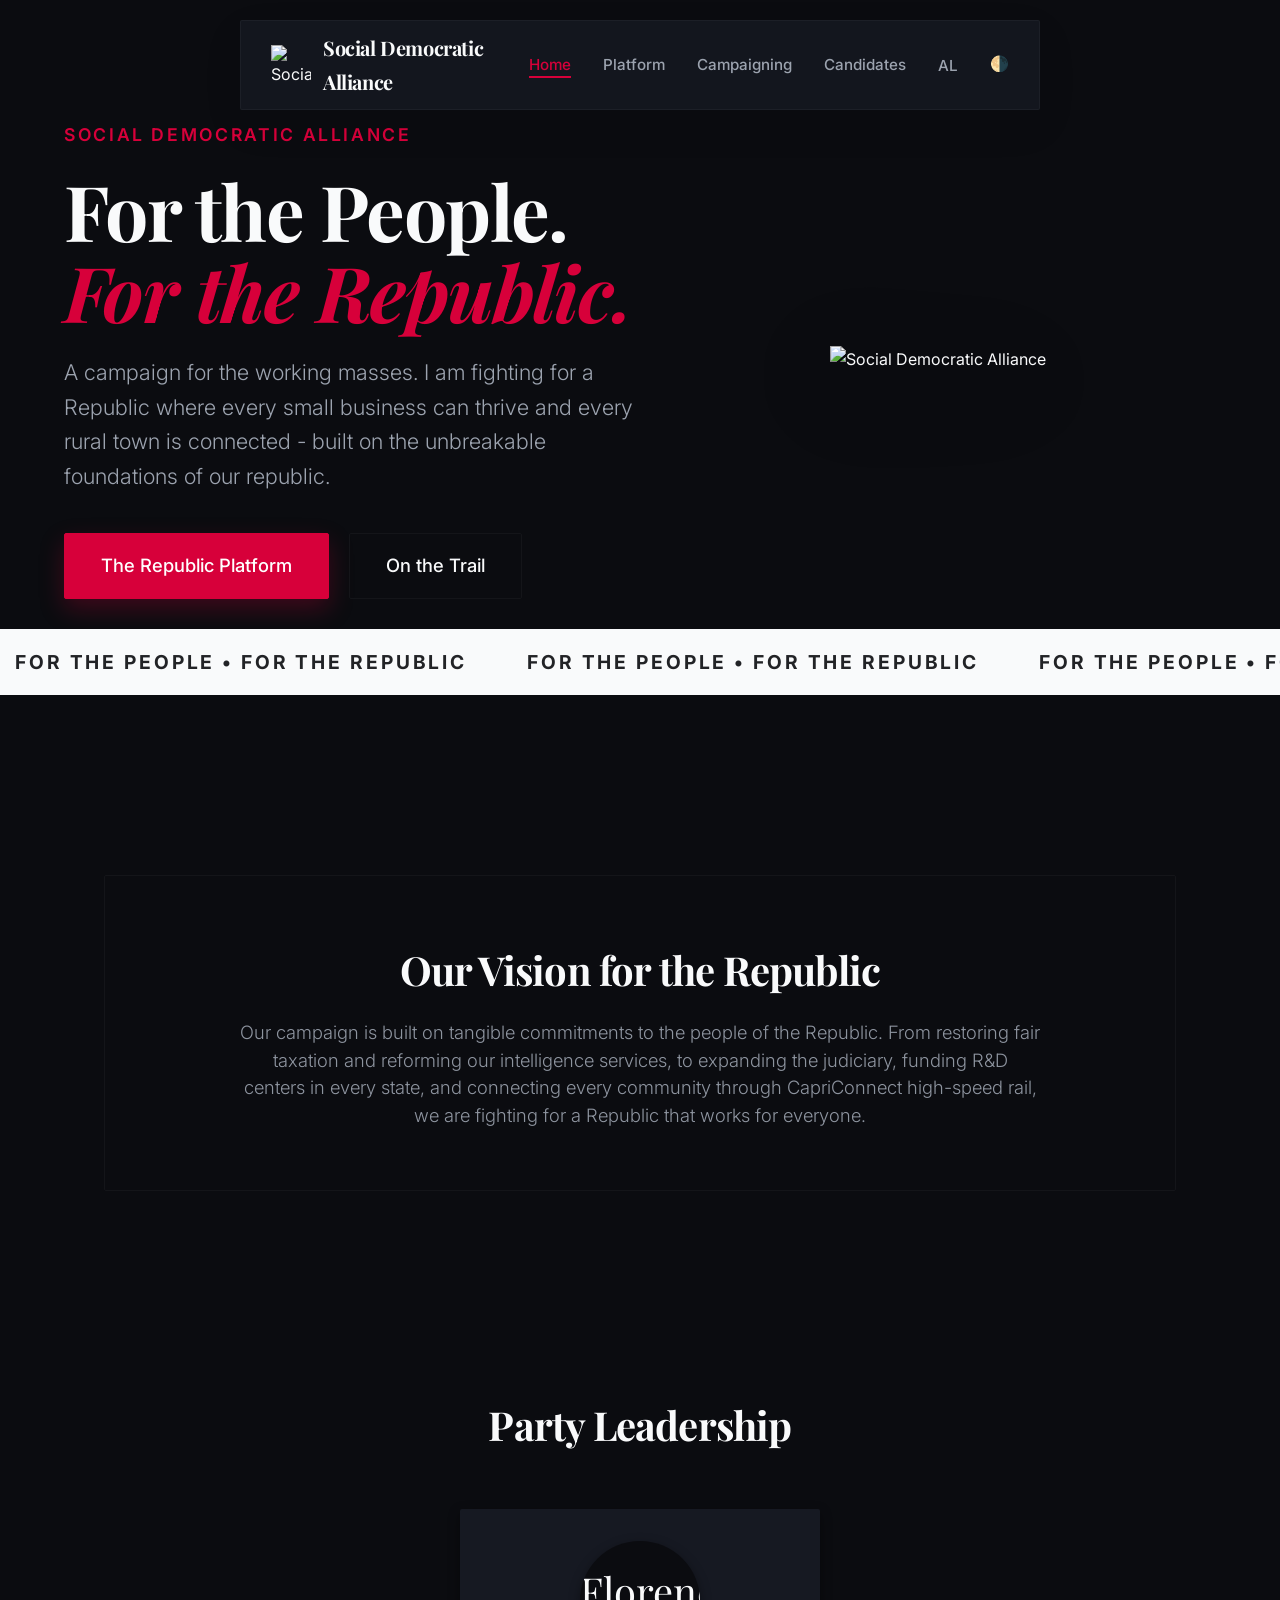
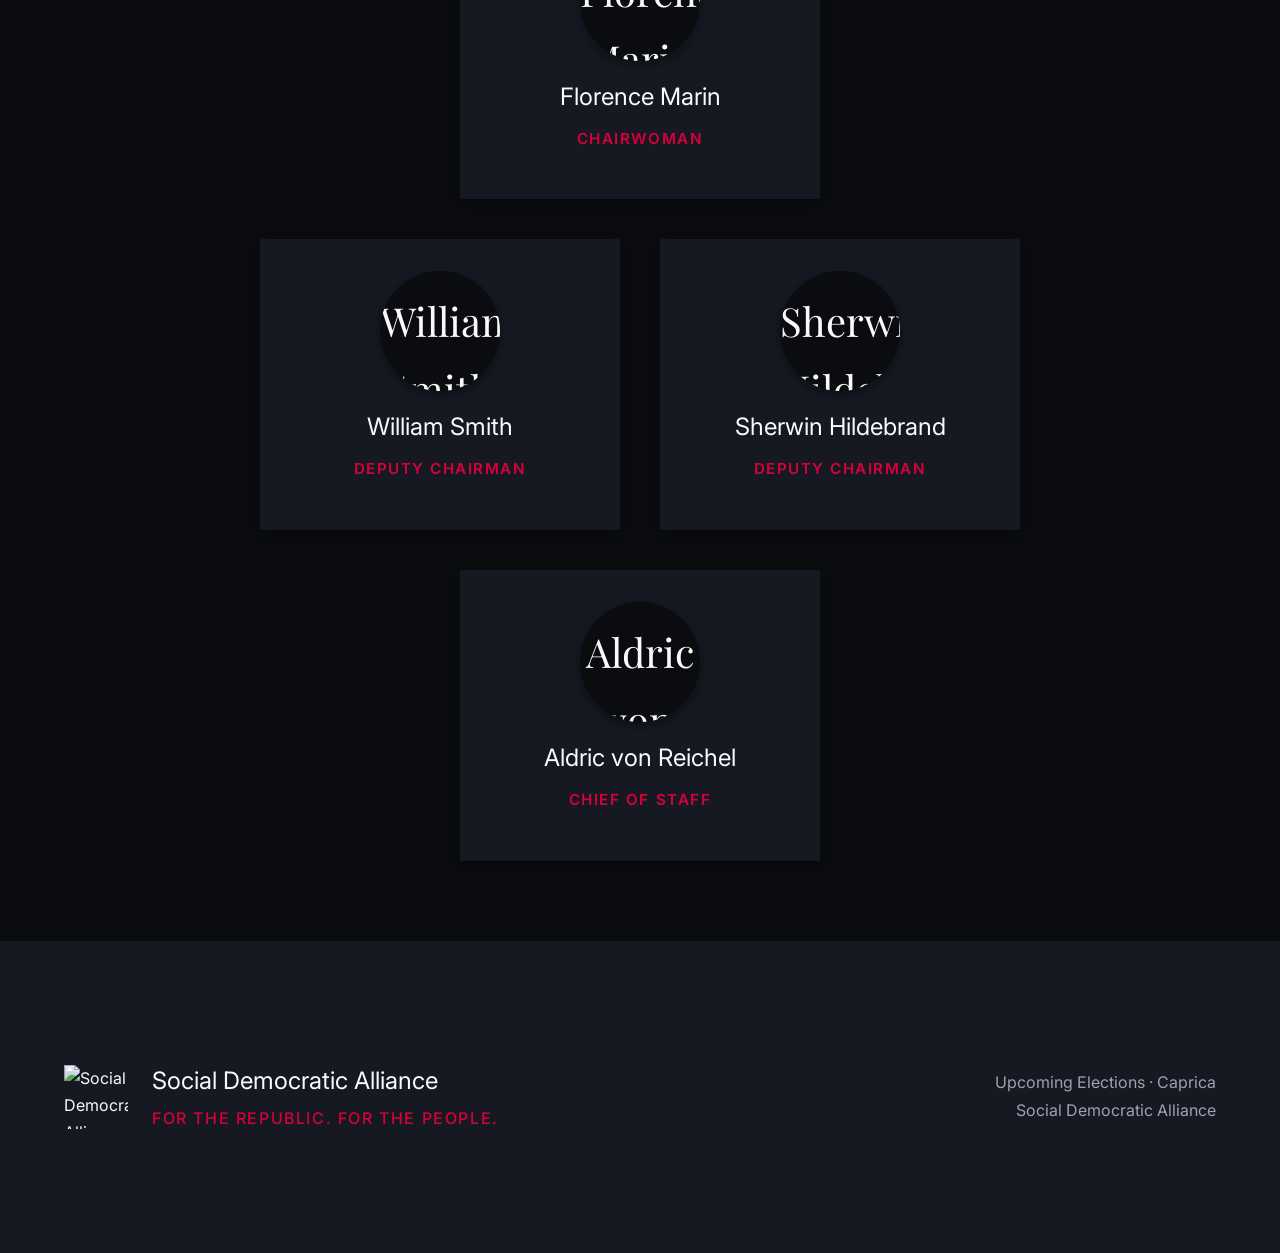
==== index.html @ 54a15a75 "fix: resolve mobile horizontal overflow and centering issues" ====
<!DOCTYPE html>

<html lang="en" translate="no">
<head>
<meta charset="utf-8"/>
<meta name="google" content="notranslate"/>
<meta content="width=device-width, initial-scale=1.0" name="viewport"/>
<title>Social Democratic Alliance - For the Republic</title>
<link href="https://fonts.googleapis.com/css2?family=Playfair+Display:wght@400;600;700;900&amp;family=Inter:wght@300;400;500;600&amp;display=swap" rel="stylesheet"/>
<link href="assets/css/style.css?v=7.1" rel="stylesheet"/>
<script>
    const savedTheme = localStorage.getItem('theme');
    if (savedTheme !== 'light') {
      document.documentElement.classList.add('dark-theme');
    }
  </script>
<script defer="" src="assets/js/translations.js?v=2.2"></script>
<link href="assets/images/favicon.png" rel="icon" type="image/png"/>
<meta content="Social Democratic Alliance" property="og:title"/>
<meta content="For the Republic. For the People." property="og:description"/>
<meta content="https://uumeet-zade.github.io/sdapage/assets/images/link_preview.png" property="og:image"/>
<meta content="website" property="og:type"/>
<meta content="summary_large_image" name="twitter:card"/>
<meta content="Social Democratic Alliance" name="twitter:title"/>
<meta content="For the Republic. For the People." name="twitter:description"/>
<meta content="https://uumeet-zade.github.io/sdapage/assets/images/link_preview.png" name="twitter:image"/>
</head>
<body>
<nav>
<a class="nav-brand" href="index.html" style="text-decoration: none; color: inherit;">
<img alt="Social Democratic Alliance Logo" class="nav-logo logo-light" src="assets/images/SDAlogo.svg"/>
<img alt="Social Democratic Alliance Logo" class="nav-logo logo-dark" src="assets/images/SDAlogo-dark.svg"/>
<span class="nav-name" data-i18n="nav-name">Social Democratic Alliance</span>
</a>
<button aria-label="Toggle Menu" class="mobile-menu-toggle" onclick="toggleMobileMenu()">☰</button>
<ul class="nav-links">
<li><a class="active" data-i18n="nav-home" href="index.html">Home</a></li>
<li><a data-i18n="nav-platform" href="platform.html">Platform</a></li>
<li><a data-i18n="nav-campaigning" href="events.html">Campaigning</a></li>
<li><a data-i18n="nav-candidates" href="candidates.html">Candidates</a></li>
<li class="lang-switcher">
<button aria-label="Change Language" class="lang-toggle">
<span class="lang-current">AL</span>
</button>
<div class="lang-dropdown">
<button class="lang-option active" data-i18n="auto-index-1" data-lang="al">Alanian</button>
<button class="lang-option" data-i18n="auto-index-2" data-lang="ga">Gallic</button>
<button class="lang-option" data-i18n="auto-index-3" data-lang="ac">Alcamerian</button>
<button class="lang-option" data-i18n="auto-index-4" data-lang="ra">Rälandic</button>
<button class="lang-option" data-i18n="auto-index-5" data-lang="my">Myrati</button>
<button class="lang-option" data-i18n="auto-index-6" data-lang="au">Austrumish</button>
<button class="lang-option" data-i18n="auto-index-7" data-lang="le">Leislandic</button>
</div>
</li>
<li><a class="theme-toggle" data-i18n="auto-index-9" href="#" onclick="toggleTheme(event)" title="Toggle Night Mode">🌗</a></li>
</ul>
</nav>
<section id="home" style="padding-top: 120px; padding-bottom: 20px;">
<div class="hero" style="display: flex; align-items: center; gap: 60px; padding: 0 5%; max-width: 1400px; margin: 0 auto; background: transparent; border: none; box-shadow: none; backdrop-filter: none;">
<div class="hero-content fade-up" style="flex: 1.2; z-index: 2;">
<div class="hero-eyebrow" data-i18n="idx-eyebrow" style="font-size: 1.1rem; color: var(--primary); letter-spacing: 0.15em; text-transform: uppercase; margin-bottom: 20px;">
          Social Democratic Alliance</div>
<h1 class="hero-title fade-up delay-1" data-i18n="idx-hero-title" style="font-size: clamp(3.5rem, 6vw, 6rem); line-height: 1.05; margin-bottom: 24px; ">For the
          People.<br/><span style="color: var(--primary);">For the Republic.</span></h1>
<p class="hero-subtitle fade-up delay-2" data-i18n="idx-hero-sub" style="font-size: 1.35rem; line-height: 1.6; color: var(--text-muted); margin-bottom: 40px; max-width: 600px;">
          A campaign for the working masses. I am fighting for a Republic where every small business can thrive and
          every
          rural town is connected - built on the unbreakable foundations of our republic.</p>
<div class="hero-buttons" style="display: flex; gap: 20px; align-items: center;">
<a class="btn-primary" data-i18n="idx-btn-plat" href="platform.html" style="text-decoration: none; padding: 16px 36px; font-size: 1.15rem;">The Republic Platform</a>
<a class="btn-outline" data-i18n="idx-btn-events" href="events.html" style="text-decoration: none; padding: 16px 36px; font-size: 1.15rem;">On the Trail</a>
</div>
</div>
<div class="hero-visual hover-float" style="flex: 0.8; display: flex; justify-content: center; position: relative; z-index: 2;">
<div style="position: relative; width: 100%; max-width: 420px; display: flex; justify-content: center; padding-top: 40px;">
<img alt="Social Democratic Alliance" class="logo-light" src="assets/images/SDAlogo.svg" style="width: 80%; height: auto; position: relative; z-index: 2; display: block; filter: drop-shadow(0 10px 30px rgba(0,0,0,0.1)); margin-bottom: 40px;"/>
<img alt="Social Democratic Alliance" class="logo-dark" src="assets/images/SDAlogo-dark.svg" style="width: 80%; height: auto; position: relative; z-index: 2; display: block; filter: drop-shadow(0 20px 50px rgba(0,0,0,0.4)); margin-bottom: 40px;"/>
</div>
</div>
</div>
<!-- Editorial Marquee -->
<div class="marquee-container" style="margin-top: 30px;">
<div class="marquee-track">
<div class="marquee-content">
<span class="marquee-text" data-i18n="marquee-text">For the People • For the Republic</span>
<span class="marquee-text" data-i18n="marquee-text">For the People • For the Republic</span>
<span class="marquee-text" data-i18n="marquee-text">For the People • For the Republic</span>
<span class="marquee-text" data-i18n="marquee-text">For the People • For the Republic</span>
<span class="marquee-text" data-i18n="marquee-text">For the People • For the Republic</span>
<span class="marquee-text" data-i18n="marquee-text">For the People • For the Republic</span>
<span class="marquee-text" data-i18n="marquee-text">For the People • For the Republic</span>
<span class="marquee-text" data-i18n="marquee-text">For the People • For the Republic</span>
<span class="marquee-text" data-i18n="marquee-text">For the People • For the Republic</span>
<span class="marquee-text" data-i18n="marquee-text">For the People • For the Republic</span>
</div>
<div aria-hidden="true" class="marquee-content">
<span class="marquee-text" data-i18n="marquee-text">For the People • For the Republic</span>
<span class="marquee-text" data-i18n="marquee-text">For the People • For the Republic</span>
<span class="marquee-text" data-i18n="marquee-text">For the People • For the Republic</span>
<span class="marquee-text" data-i18n="marquee-text">For the People • For the Republic</span>
<span class="marquee-text" data-i18n="marquee-text">For the People • For the Republic</span>
<span class="marquee-text" data-i18n="marquee-text">For the People • For the Republic</span>
<span class="marquee-text" data-i18n="marquee-text">For the People • For the Republic</span>
<span class="marquee-text" data-i18n="marquee-text">For the People • For the Republic</span>
<span class="marquee-text" data-i18n="marquee-text">For the People • For the Republic</span>
<span class="marquee-text" data-i18n="marquee-text">For the People • For the Republic</span>
</div>
</div>
</div>
</section>
<section class="bento-grid reveal-on-scroll" style="position: relative; z-index: 5; margin-top: 40px;">
<!-- Main Intro Card -->
<div class="bento-item bento-full" style="background: transparent; border: 1px solid var(--border-color); text-align: center; padding: 60px 20px; border-radius: 2px;">
<h2 data-i18n="idx-vision-title" style="font-size: 2.5rem;  margin-bottom: 15px; ">Our Vision for the Republic
      </h2>
<p data-i18n="idx-vision-desc" style="opacity: 0.9; font-size: 1.15rem; max-width: 800px; margin: 0 auto; line-height: 1.5;">Our campaign is
        built on tangible commitments to the people of the Republic. From restoring fair taxation and reforming our
        intelligence services, to expanding the judiciary, funding R&amp;D centers in every state, and connecting every
        community through CapriConnect high-speed rail, we are fighting for a Republic that works for everyone.</p>
</div>
</section>
<section class="leadership-section reveal-on-scroll" style="margin-top: 80px; text-align: center; padding: 0 5%;">
<h2 data-i18n="idx-leadership-title" style="font-size: 2.5rem; margin-bottom: 50px;">Party Leadership</h2>
<div class="leadership-tier" style="display: flex; justify-content: center; margin-bottom: 40px;">
<div class="featured-candidate-card hover-float" style="width: 100%; max-width: 360px; padding: 32px; flex-direction: column; text-align: center; gap: 16px;">
<img alt="Florence Marin" class="candidate-image" src="assets/images/portraits/FlorenceMarin.png" style="width: 120px; height: 120px; margin: 0 auto;"/>
<div class="candidate-details">
<div class="candidate-name" data-i18n="ld-name-florence" style="font-size: 1.5rem;">Florence Marin</div>
<div class="candidate-role" data-i18n="ld-role-chair">Chairwoman</div>
<div class="hidden-details" style="display: none;">
<p data-i18n="ld-bio-florence" style="margin-top: 15px;">Born on 5 April 2017 in Kazana, Florence Marin is a Former Senator and a prominent member of the well-known "Marin Family". Serving as the Leader of the Social Democratic Alliance since 2053, her strategic vision anchors our movement. She is the leading voice for our Foreign Policy and Economic revitalization, firmly opposing Caprexit, championing comprehensive CU Reform, and advocating for a progressive wealth tax that funds massive tax cuts for scaling small businesses.</p>
</div>
</div>
</div>
</div>
<div class="leadership-tier" style="display: flex; justify-content: center; gap: 40px; margin-bottom: 40px; flex-wrap: wrap;">
<div class="featured-candidate-card hover-float" style="width: 100%; max-width: 360px; padding: 32px; flex-direction: column; text-align: center; gap: 16px;">
<img alt="William Smith" class="candidate-image" src="assets/images/portraits/WillSmith.png" style="width: 120px; height: 120px; margin: 0 auto;"/>
<div class="candidate-details">
<div class="candidate-name" data-i18n="ld-name-william" style="font-size: 1.5rem;">William Smith</div>
<div class="candidate-role" data-i18n="ld-role-deputy">Deputy Chairman</div>
<div class="hidden-details" style="display: none;">
<p data-i18n="ld-bio-william" style="margin-top: 15px;">Born on 15 April 2028 in Cambria, William Smith is a dedicated Member of Parliament. Known for his steadfast advocacy on the national stage, he is the driving force behind our environmental and judicial agendas. He works tirelessly to push for MRP's nomination to the Supreme Court, empower the EPA, and promote regenerative agricultural practices to secure a sustainable future for the Republic.</p>
</div>
</div>
</div>
<div class="featured-candidate-card hover-float" style="width: 100%; max-width: 360px; padding: 32px; flex-direction: column; text-align: center; gap: 16px;">
<img alt="Sherwin Hildebrand" class="candidate-image" src="assets/images/portraits/SherwinHildebrand.png" style="width: 120px; height: 120px; margin: 0 auto;"/>
<div class="candidate-details">
<div class="candidate-name" data-i18n="ld-name-sherwin" style="font-size: 1.5rem;">Sherwin Hildebrand</div>
<div class="candidate-role" data-i18n="ld-role-deputy">Deputy Chairman</div>
<div class="hidden-details" style="display: none;">
<p data-i18n="ld-bio-sherwin" style="margin-top: 15px;">Born on 17 May 2024 in Mezata, Sherwin Hildebrand was elected Governor of Mezata in 2052. He played a crucial role in stabilizing the early phases of the Siege of the ManMan Building by directing local Mezata forces. Drawing from this frontline security experience, he spearheads our National Security agenda, advocating for the repeal of the Nuremberg Act and the strategic merging of domestic security back into COIN.</p>
</div>
</div>
</div>
</div>
<div class="leadership-tier" style="display: flex; justify-content: center; margin-bottom: 80px;">
<div class="featured-candidate-card hover-float" style="width: 100%; max-width: 360px; padding: 32px; flex-direction: column; text-align: center; gap: 16px;">
<img alt="Aldric von Reichel" class="candidate-image" src="assets/images/portraits/AldricvonReichel.png" style="width: 120px; height: 120px; margin: 0 auto;"/>
<div class="candidate-details">
<div class="candidate-name" data-i18n="ld-name-aldric" style="font-size: 1.5rem;">Aldric von Reichel</div>
<div class="candidate-role" data-i18n="ld-role-chief">Chief of Staff</div>
<div class="hidden-details" style="display: none;">
<p data-i18n="ld-bio-aldric" style="margin-top: 15px;">Born on 15 February 2035 in Ventura, Aldric von Reichel is a Member of Parliament and the architect of the Constitutional Review Commission. A former member of Res Publica (now Progressive Caprica), he joined the SDA in 2057. He leads the party's ambitious infrastructure and education agenda, fiercely championing the Caprican Archipelago Plan to expand rural express rail, the CapriConnect network, and the National Network of Regional R&amp;D Centers Act (NRRDA).</p>
</div>
</div>
</div>
</div>
</section>
<!-- Leadership Details Modal -->
<div class="modal-backdrop" id="leadership-modal">
<div class="modal-content" style="max-width: 600px;">
<button aria-label="Close modal" class="modal-close">×</button>
<div class="modal-header" style="margin-bottom: 24px;">
<h3 id="modal-ld-name">Name</h3>
<p class="candidate-role" data-i18n="auto-candidates-81" id="modal-ld-role" style="margin-bottom: 0;">Role</p>
</div>
<div class="modal-body" id="modal-ld-body" style="text-align: left; line-height: 1.6; color: var(--text-muted);">
<!-- Dynamic details go here -->
</div>
</div>
</div>
<footer>
<div class="footer-container">
<div class="footer-brand">
<img alt="Social Democratic Alliance" class="logo-light" src="assets/images/SDAlogo.svg"/>
<img alt="Social Democratic Alliance" class="logo-dark" src="assets/images/SDAlogo-dark.svg"/>
<div class="footer-brand-text">
<div class="footer-name" data-i18n="footer-name">Social Democratic Alliance</div>
<div class="footer-motto" data-i18n="footer-motto">For the Republic. For the People.</div>
</div>
</div>
<div class="footer-copy" data-i18n="footer-copy">
        Upcoming Elections · Caprica<br/>
        Social Democratic Alliance
      </div>
</div>
</footer>
<script>
    function toggleTheme(e) {
      if (e) e.preventDefault();
      const html = document.documentElement;
      if (html.classList.contains('dark-theme')) {
        html.classList.remove('dark-theme');
        localStorage.setItem('theme', 'light');
      } else {
        html.classList.add('dark-theme');
        localStorage.setItem('theme', 'dark');
      }
    }

    function toggleMobileMenu() {
      const navLinks = document.querySelector('.nav-links');
      navLinks.classList.toggle('mobile-active');
      document.body.style.overflow = navLinks.classList.contains('mobile-active') ? 'hidden' : '';
    }

    // Leadership Modal Logic
    const ldModal = document.getElementById('leadership-modal');
    if (ldModal) {
      const ldCloseBtn = ldModal.querySelector('.modal-close');
      const ldNameEl = document.getElementById('modal-ld-name');
      const ldRoleEl = document.getElementById('modal-ld-role');
      const ldBodyEl = document.getElementById('modal-ld-body');
      
      const ldCards = document.querySelectorAll('.leadership-section .featured-candidate-card');
      ldCards.forEach(card => {
        card.addEventListener('click', () => {
          const name = card.querySelector('.candidate-name').innerHTML;
          const role = card.querySelector('.candidate-role').innerHTML;
          const hiddenDetails = card.querySelector('.hidden-details').innerHTML;
          
          ldNameEl.innerHTML = name;
          ldRoleEl.innerHTML = role;
          
          // Re-create the structure beautifully inside the modal
          ldBodyEl.innerHTML = `
            <div style="border-top: 1px solid var(--border-color); padding-top: 24px;">
              ${hiddenDetails}
            </div>
          `;
          
          
          
          ldModal.classList.add('active');
          document.body.style.overflow = 'hidden';
        });
      });
      
      const closeLdModal = () => {
        ldModal.classList.remove('active');
        document.body.style.overflow = '';
      };
      
      ldCloseBtn.addEventListener('click', closeLdModal);
      ldModal.addEventListener('click', (e) => {
        if (e.target === ldModal) closeLdModal();
      });
      document.addEventListener('keydown', (e) => {
        if (e.key === 'Escape' && ldModal.classList.contains('active')) closeLdModal();
      });
    }

    // Scroll-Triggered Reveals
    document.addEventListener("DOMContentLoaded", function () {
      const observerOptions = {
        root: null,
        rootMargin: '0px',
        threshold: 0.15
      };

      const observer = new IntersectionObserver((entries, observer) => {
        entries.forEach(entry => {
          if (entry.isIntersecting) {
            entry.target.classList.add('is-visible');
            observer.unobserve(entry.target);
          }
        });
      }, observerOptions);

      document.querySelectorAll('.reveal-on-scroll').forEach((el) => {
        observer.observe(el);
      });
    });

  </script>
</body>
</html>
---- assets/css/style.css ----
/* SOCIAL DEMOCRATIC ALLIANCE - PREMIUM MINIMALIST DESIGN SYSTEM */

*,
*::before,
*::after {
  box-sizing: border-box;
  margin: 0;
  padding: 0;
}

:root {
  /* Core Palette */
  --primary: #D7003A;
  /* Official Rose Red */
  --primary-hover: #B0002F;
  --primary-glow: rgba(215, 0, 58, 0.15);

  /* Light Theme */
  --bg-body: #FFFFFF;
  --bg-surface: #F9FAFB;
  --text-main: #111827;
  --text-muted: #6B7280;
  --border-color: rgba(0, 0, 0, 0.04);

  /* Shared Elements */
  --radius-sm: 0px;
  --radius-md: 0px;
  --radius-lg: 2px;
  --radius-xl: 2px;
  --shadow-diffuse: 0 4px 12px rgba(0, 0, 0, 0.03);
  --shadow-hover: 0 8px 24px rgba(0, 0, 0, 0.06);
  --transition: all 0.4s cubic-bezier(0.16, 1, 0.3, 1);
}

html.dark-theme {
  --bg-body: #0B0C10;
  --bg-surface: #161922;
  --text-main: #F9FAFB;
  --text-muted: #9CA3AF;
  --border-color: rgba(255, 255, 255, 0.04);
  --shadow-diffuse: 0 4px 12px rgba(0, 0, 0, 0.4);
  --shadow-hover: 0 8px 24px rgba(0, 0, 0, 0.6);
  --primary-glow: rgba(215, 0, 58, 0.25);
}

html {
  scroll-behavior: smooth;
}

body {
  font-family: 'Inter', sans-serif;
  background: var(--bg-body);
  color: var(--text-main);
  min-height: 100vh;
  line-height: 1.7;
  -webkit-font-smoothing: antialiased;
  transition: background 0.4s ease, color 0.4s ease;
}

h1,
h2,
h3,
.nav-name {
  font-family: 'Playfair Display', serif;
  letter-spacing: -0.02em;
  color: var(--text-main);
}

/* ==========================================================================
   NAVIGATION
   ========================================================================== */
/* NAV (Glassmorphism) */
nav {
  position: fixed;
  top: 0;
  left: 0;
  right: 0;
  z-index: 100;
  background: rgba(255, 255, 255, 0.85);
  backdrop-filter: blur(12px);
  -webkit-backdrop-filter: blur(12px);
  border-bottom: 1px solid var(--border-color);
  padding: 16px 5%;
  display: flex;
  justify-content: space-between;
  align-items: center;
  transition: var(--transition);
}

.nav-brand {
  display: flex;
  align-items: center;
  gap: 12px;
  cursor: pointer;
}

.nav-logo {
  width: 40px;
  height: 40px;
  object-fit: contain;
  background-color: transparent;
  padding: 0;
}

.nav-name {
  font-size: 1.25rem;
  font-weight: 700;
  color: var(--text-main);
  letter-spacing: -0.02em;
}

.nav-links {
  display: flex;
  gap: 32px;
  list-style: none;
}

.nav-links a {
  text-decoration: none;
  color: var(--text-muted);
  font-size: 0.95rem;
  font-weight: 500;
  transition: var(--transition);
  position: relative;
}

.nav-links a:hover,
.nav-links a.active {
  color: var(--primary);
}

.nav-links a::after {
  content: '';
  position: absolute;
  left: 0;
  bottom: -4px;
  width: 100%;
  height: 2px;
  background: var(--primary);
  transform: scaleX(0);
  transform-origin: right;
  transition: transform 0.3s ease;
}

.nav-links a:hover::after,
.nav-links a.active::after {
  transform: scaleX(1);
  transform-origin: left;
}

/* LANG SWITCHER */
.lang-switcher {
  position: relative;
  display: flex;
  align-items: center;
  cursor: pointer;
}

.lang-toggle {
  background: none;
  border: none;
  font-size: 0.95rem;
  cursor: pointer;
  color: var(--text-muted);
  display: flex;
  align-items: center;
  gap: 6px;
  padding: 0;
  border-radius: 0;
  transition: var(--transition);
  font-weight: 500;
  font-family: inherit;
  position: relative;
}

.lang-toggle:hover,
.lang-switcher:hover .lang-toggle {
  background: none;
  color: var(--primary);
}

.lang-toggle::after {
  content: '';
  position: absolute;
  left: 0;
  bottom: -4px;
  width: 100%;
  height: 2px;
  background: var(--primary);
  transform: scaleX(0);
  transform-origin: right;
  transition: transform 0.3s ease;
}

.lang-toggle:hover::after,
.lang-switcher:hover .lang-toggle::after {
  transform: scaleX(1);
  transform-origin: left;
}

.lang-dropdown {
  position: absolute;
  top: 150%;
  right: 0;
  background: rgba(255, 255, 255, 0.95);
  backdrop-filter: blur(12px);
  -webkit-backdrop-filter: blur(12px);
  border: 1px solid var(--border-color);
  border-radius: 0;
  box-shadow: var(--shadow-md);
  min-width: 180px;
  opacity: 0;
  visibility: hidden;
  transform: translateY(-10px);
  transition: var(--transition);
  z-index: 200;
  overflow: hidden;
}

.lang-switcher:hover .lang-dropdown,
.lang-switcher:focus-within .lang-dropdown {
  opacity: 1;
  visibility: visible;
  transform: translateY(0);
}

.lang-option {
  display: flex;
  align-items: center;
  gap: 12px;
  padding: 12px 16px;
  width: 100%;
  background: none;
  border: none;
  text-align: left;
  font-size: 0.95rem;
  font-weight: 500;
  color: var(--text-main);
  cursor: pointer;
  transition: var(--transition);
  font-family: inherit;
}

.lang-option:hover {
  background: var(--primary-light);
  color: var(--primary);
}

.lang-option.active {
  color: var(--primary);
  background: rgba(215, 0, 58, 0.05);
  font-weight: 700;
}

/* PAGES */
.page {
  padding-top: 100px;
  /* offset for fixed nav */
}






html.dark-theme nav {
  background: rgba(30, 30, 30, 0.85);
  border-bottom: 1px solid var(--border-color);
}

html.dark-theme .lang-dropdown {
  background: rgba(30, 30, 30, 0.95);
}

html.dark-theme .lang-toggle:hover,
html.dark-theme .lang-option:hover {
  background: rgba(255, 255, 255, 0.1);
}

html.dark-theme .lang-option.active {
  background: rgba(215, 0, 58, 0.15);
}

.theme-toggle {
  font-size: 1.25rem;
  cursor: pointer;
  text-decoration: none;
  display: flex;
  align-items: center;
  justify-content: center;
  transition: transform 0.3s ease;
}

.theme-toggle:hover {
  transform: scale(1.1);
}



/* ==========================================================================
   BUTTONS
   ========================================================================== */
.btn-primary,
.btn-outline {
  padding: 18px 36px;
  font-size: 1.05rem;
  font-weight: 500;
  font-family: 'Inter', sans-serif;
  border-radius: 2px;
  cursor: pointer;
  transition: var(--transition);
  display: inline-flex;
  align-items: center;
  justify-content: center;
  text-decoration: none;
  position: relative;
  overflow: hidden;
  z-index: 1;
  white-space: nowrap;
}

.btn-primary {
  background: var(--primary);
  color: #FFFFFF;
  border: 1px solid var(--primary);
  box-shadow: 0 10px 25px var(--primary-glow);
}

.btn-primary:hover {
  transform: translateY(-4px);
  box-shadow: 0 15px 35px var(--primary-glow);
  background: var(--primary-hover);
}

.btn-outline {
  background: transparent;
  color: var(--text-main);
  border: 1px solid var(--border-color);
}

.btn-outline:hover {
  border-color: var(--primary);
  color: var(--primary);
  transform: translateY(-4px);
}

/* ==========================================================================
   HERO SECTION
   ========================================================================== */
.page-section {
  padding-top: 160px;
}

.hero {
  display: flex;
  align-items: center;
  gap: 80px;
  padding: 0 5%;
  max-width: 1400px;
  margin: 0 auto;
}

.hero-eyebrow {
  font-size: 0.9rem;
  font-weight: 600;
  color: var(--primary);
  text-transform: uppercase;
  letter-spacing: 0.2em;
  margin-bottom: 24px;
}

.hero-title {
  font-size: clamp(4rem, 7vw, 7rem);
  line-height: 1;
  margin-bottom: 32px;
}

.hero-title span {
  color: var(--primary);
  font-style: italic;
}

.hero-subtitle {
  font-size: 1.35rem;
  color: var(--text-muted);
  max-width: 600px;
  margin-bottom: 48px;
  font-weight: 300;
}

.hero-buttons {
  display: flex;
  gap: 24px;
}

.hero-visual img {
  width: 100%;
  max-width: 500px;
  opacity: 0.9;
}

/* Removed opacity reduction to keep logo bright in dark mode */
html.dark-theme .hero-visual img {
  opacity: 1;
}

/* ==========================================================================
   SHARED SECTIONS & BENTO
   ========================================================================== */
.bento-grid {
  padding: 120px 5%;
  max-width: 1200px;
  margin: 0 auto;
}

.bento-item {
  transition: transform 0.4s cubic-bezier(0.16, 1, 0.3, 1), border-color 0.4s cubic-bezier(0.16, 1, 0.3, 1), box-shadow 0.4s cubic-bezier(0.16, 1, 0.3, 1);
}

.bento-item:hover {
  transform: translateY(-4px);
  border-color: var(--primary) !important;
  box-shadow: 0 10px 30px var(--primary-glow) !important;
}

.bento-full {
  text-align: center;
  padding: 80px 20px;
}

.bento-full h2 {
  font-size: 3.5rem;
  margin-bottom: 24px;
}

.bento-full p {
  font-size: 1.25rem;
  max-width: 800px;
  margin: 0 auto;
  color: var(--text-muted);
  font-weight: 300;
}

/* ==========================================================================
   CANDIDATES
   ========================================================================== */
.candidates-section {
  padding: 80px 5% 160px;
  max-width: 1300px;
  margin: 0 auto;
}

.candidates-category {
  margin-bottom: 120px;
}

.category-label {
  font-size: 2rem;
  margin-bottom: 60px;
  color: var(--text-main);
  text-align: center;
}

.candidates-grid,
.masonry-candidates {
  display: grid;
  grid-template-columns: repeat(auto-fit, minmax(280px, 1fr));
  gap: 40px;
}

/* Feature Candidates (Executive) */
.featured-candidates {
  display: flex;
  flex-direction: column;
  gap: 40px;
  margin-bottom: 40px;
}

/* Universal Card Style for Candidates */
.candidate-card,
.featured-candidate-card {
  background: var(--bg-surface);
  border-radius: var(--radius-lg);
  padding: 48px;
  border: none;
  box-shadow: var(--shadow-diffuse);
  transition: var(--transition);
  cursor: pointer;
  text-align: center;
  display: flex;
  flex-direction: column;
  align-items: center;
}

.featured-candidate-card {
  flex-direction: row;
  text-align: left;
  align-items: center;
  gap: 48px;
}

.candidate-card:hover,
.featured-candidate-card:hover {
  transform: translateY(-8px);
  box-shadow: 0 15px 40px var(--primary-glow);
  border-color: var(--primary);
}

.candidate-image,
.candidate-initials {
  width: 120px;
  height: 120px;
  border-radius: 50%;
  object-fit: cover;
  margin-bottom: 32px;
  box-shadow: var(--shadow-diffuse);
  background: var(--bg-body);
  display: flex;
  align-items: center;
  justify-content: center;
  font-size: 2.5rem;
  font-family: 'Playfair Display', serif;
  color: var(--text-main);
}

.featured-candidate-card .candidate-image,
.featured-candidate-card .candidate-initials {
  width: 180px;
  height: 180px;
  margin-bottom: 0;
}

.candidate-name {
  font-size: 2rem;
  margin-bottom: 8px;
}

.candidate-role {
  font-family: 'Inter', sans-serif;
  font-size: 0.95rem;
  font-weight: 600;
  color: var(--primary);
  text-transform: uppercase;
  letter-spacing: 0.1em;
  margin-bottom: 16px;
}

.candidate-constituency {
  font-size: 0.95rem;
  color: var(--text-muted);
  margin-bottom: 24px;
}

.candidate-bio {
  font-size: 1.05rem;
  color: var(--text-muted);
  line-height: 1.7;
}

/* ==========================================================================
   EVENTS
   ========================================================================== */
.events-section {
  padding: 80px 5% 160px;
  max-width: 1100px;
  margin: 0 auto;
}

.event-filters {
  display: flex;
  justify-content: center;
  gap: 16px;
  margin-bottom: 80px;
  flex-wrap: wrap;
}

.filter-btn {
  background: transparent;
  border: none;
  padding: 12px 24px;
  font-size: 1rem;
  font-weight: 500;
  color: var(--text-muted);
  cursor: pointer;
  border-radius: 2px;
  transition: var(--transition);
}

.filter-btn:hover {
  color: var(--text-main);
}

.filter-btn.active {
  background: var(--text-main);
  color: var(--bg-body);
  box-shadow: var(--shadow-diffuse);
}

.events-list {
  display: flex;
  flex-direction: column;
  gap: 40px;
}

.event-card {
  background: var(--bg-surface);
  border-radius: var(--radius-lg);
  border: none;
  box-shadow: var(--shadow-diffuse);
  display: flex;
  transition: var(--transition);
  overflow: hidden;
}

.event-card:hover {
  transform: translateY(-8px);
  box-shadow: var(--shadow-hover);
}

.event-date {
  padding: 48px;
  display: flex;
  flex-direction: column;
  align-items: center;
  justify-content: center;
  background: var(--bg-body);
  min-width: 160px;
}

.event-date-month {
  font-size: 0.9rem;
  font-weight: 600;
  color: var(--primary);
  text-transform: uppercase;
  letter-spacing: 0.2em;
  margin-bottom: 8px;
}

.event-date-day {
  font-size: 4rem;
  font-weight: 300;
  font-family: 'Playfair Display', serif;
  line-height: 1;
}

.event-details {
  padding: 48px;
  flex-grow: 1;
}

.event-title {
  font-size: 2rem;
  margin-bottom: 16px;
}

.event-location,
.event-time {
  font-size: 1rem;
  color: var(--text-muted);
  margin-bottom: 12px;
  font-weight: 300;
}

.event-desc {
  margin-top: 24px;
  font-size: 1.1rem;
  color: var(--text-muted);
}

.event-action {
  padding: 48px;
  display: flex;
  align-items: center;
}

/* ==========================================================================
   PLATFORM ZIGZAG
   ========================================================================== */
.platform-zigzag {
  display: flex;
  flex-direction: column;
  gap: 120px;
  padding: 80px 5% 160px;
  max-width: 1200px;
  margin: 0 auto;
}

.zigzag-row {
  display: flex;
  align-items: center;
  gap: 80px;
}

.zigzag-row:nth-child(even) {
  flex-direction: row-reverse;
}

.zigzag-image-placeholder {
  flex: 0 0 auto;
  width: 100%;
  max-width: 440px;
  aspect-ratio: 4/3;
  background: var(--bg-surface);
  border-radius: var(--radius-lg);
  display: flex;
  align-items: center;
  justify-content: center;
  color: var(--text-muted);
  box-shadow: var(--shadow-diffuse);
}

.zigzag-content {
  flex: 1;
}

.zigzag-title {
  font-size: 2.5rem;
  margin-bottom: 24px;
}

.zigzag-desc {
  font-size: 1.15rem;
  color: var(--text-muted);
  font-weight: 300;
}

/* ==========================================================================
   PAGE HEADERS
   ========================================================================== */
.page-header {
  padding: 160px 5% 80px;
  max-width: 1000px;
  margin: 0 auto;
  text-align: center;
}

.page-header h1 {
  font-size: 4.5rem;
  margin-bottom: 24px;
}

.page-header p {
  font-size: 1.35rem;
  color: var(--text-muted);
  font-weight: 300;
}

/* ==========================================================================
   FOOTER
   ========================================================================== */
footer {
  padding: 120px 5%;
  background: var(--bg-surface);
}

.footer-container {
  max-width: 1400px;
  margin: 0 auto;
  display: flex;
  justify-content: space-between;
  align-items: center;
}

.footer-brand {
  display: flex;
  align-items: center;
  gap: 24px;
}

.footer-brand img {
  width: 64px;
  height: 64px;
}

.footer-name {
  font-size: 1.5rem;
  margin-bottom: 4px;
}

.footer-motto {
  font-size: 1rem;
  color: var(--primary);
  font-weight: 500;
  letter-spacing: 0.1em;
  text-transform: uppercase;
}

.footer-copy {
  text-align: right;
  font-size: 1rem;
  color: var(--text-muted);
}

/* ==========================================================================
   MODALS
   ========================================================================== */
.modal-backdrop {
  position: fixed;
  top: 0;
  left: 0;
  right: 0;
  bottom: 0;
  background: rgba(0, 0, 0, 0.4);
  backdrop-filter: blur(8px);
  -webkit-backdrop-filter: blur(8px);
  z-index: 1000;
  display: flex;
  justify-content: center;
  align-items: center;
  opacity: 0;
  visibility: hidden;
  transition: all 0.4s ease;
}

.modal-backdrop.active {
  opacity: 1;
  visibility: visible;
}

.modal-content {
  background: var(--bg-body);
  padding: 48px;
  border-radius: var(--radius-xl);
  width: 90%;
  max-width: 480px;
  position: relative;
  transform: translateY(40px) scale(0.95);
  opacity: 0;
  transition: all 0.5s cubic-bezier(0.16, 1, 0.3, 1);
  box-shadow: var(--shadow-hover);
}

.modal-backdrop.active .modal-content {
  transform: translateY(0) scale(1);
  opacity: 1;
}

.modal-close {
  position: absolute;
  top: 24px;
  right: 24px;
  background: none;
  border: none;
  font-size: 24px;
  cursor: pointer;
  color: var(--text-muted);
}

.modal-close:hover {
  color: var(--text-main);
}

.modal-header {
  text-align: center;
  margin-bottom: 40px;
}

.modal-header h3 {
  font-size: 2rem;
}

.modal-body {
  display: flex;
  flex-direction: column;
  gap: 20px;
}

.modal-action-btn {
  width: 100%;
  padding: 18px;
  border-radius: 2px;
  font-size: 1.05rem;
  font-weight: 500;
  cursor: pointer;
  border: none;
  font-family: 'Inter', sans-serif;
  transition: var(--transition);
}

.modal-action-btn.btn-primary {
  background: var(--primary);
  color: white;
}

.modal-action-btn.btn-primary:hover {
  background: var(--primary-hover);
  transform: translateY(-2px);
}

.modal-action-btn.btn-secondary {
  background: var(--bg-surface);
  color: var(--text-main);
}

.modal-action-btn.btn-secondary:hover {
  background: var(--bg-body);
  box-shadow: var(--shadow-diffuse);
  transform: translateY(-2px);
}

/* ==========================================================================
   MOBILE RESPONSIVENESS
   ========================================================================== */
@media (max-width: 1024px) {
  .hero {
    flex-direction: column;
    text-align: center;
    padding-top: 40px;
  }

  .hero-buttons {
    justify-content: center;
  }

  .featured-candidate-card {
    flex-direction: column;
    text-align: center;
  }

  .zigzag-row,
  .zigzag-row:nth-child(even) {
    flex-direction: column;
    text-align: center;
  }

  .event-card {
    flex-direction: column;
  }

  .event-date {
    flex-direction: row;
    gap: 16px;
    padding: 24px;
    border-bottom: 1px solid var(--border-color);
  }

  .event-action {
    padding: 24px;
    justify-content: center;
  }

  .footer-container {
    flex-direction: column;
    text-align: center;
    gap: 40px;
  }

  .footer-copy {
    text-align: center;
  }
}

.mobile-menu-toggle {
  display: none;
  background: none;
  border: none;
  font-size: 1.8rem;
  color: var(--text-main);
  cursor: pointer;
  z-index: 2001;
}

@media (max-width: 768px) {
  .mobile-menu-toggle {
    display: block;
  }

  .nav-links {
    position: fixed;
    top: 0;
    left: 0;
    right: 0;
    height: 100vh;
    background: var(--bg-surface);
    flex-direction: column;
    justify-content: center;
    align-items: center;
    gap: 32px;
    z-index: 1500;
    opacity: 0;
    visibility: hidden;
    transform: translateY(-20px);
    transition: var(--transition);
    margin: 0;
  }

  .nav-links.mobile-active {
    opacity: 1;
    visibility: visible;
    transform: translateY(0);
  }

  html.dark-theme .nav-links {
    background: #161922;
  }
  
  html, body {
    overflow-x: hidden;
    width: 100%;
  }

  .hero-buttons {
    flex-direction: column !important;
    width: 100%;
    gap: 16px !important;
  }

  .hero-buttons .btn-primary, 
  .hero-buttons .btn-outline {
    width: 100%;
    white-space: normal;
  }

  .hero-title {
    font-size: 2.8rem;
  }

  .bento-full h2 {
    font-size: 2.2rem;
  }

  .page-header h1 {
    font-size: 2.8rem;
  }
  
  .page-header {
    padding: 100px 5% 60px;
  }
  
  .platform-zigzag,
  .candidates-section,
  .events-section {
    padding: 60px 5% 80px;
  }
}


/* FLOATING HOVER NAV OVERRIDE */
nav {
  position: fixed !important;
  top: 20px !important;
  left: 50% !important;
  transform: translateX(-50%) !important;
  width: 90% !important;
  max-width: 800px !important;
  background: var(--bg-surface) !important;
  backdrop-filter: blur(20px) !important;
  -webkit-backdrop-filter: blur(20px) !important;
  border: 1px solid var(--border-color) !important;
  border-radius: 2px !important;
  padding: 10px 30px !important;
  z-index: 2000 !important;
  box-shadow: 0 15px 40px rgba(0, 0, 0, 0.08) !important;
  display: flex !important;
  justify-content: space-between !important;
  align-items: center !important;
  transition: all 0.3s ease !important;
}

html.dark-theme nav {
  background: rgba(22, 25, 34, 0.85) !important;
}

@media (max-width: 600px) {
  nav {
    padding: 10px 15px !important;
    width: 95% !important;
  }

  nav .nav-name {
    display: none !important;
  }
}

/* LOGO TOGGLING */
.logo-dark {
  display: none !important;
}

html.dark-theme .logo-light {
  display: none !important;
}

html.dark-theme .logo-dark {
  display: inline-block !important;
}

/* 2. Marquee Ticker */
.marquee-container {
  width: 100%;
  background: var(--text-main);
  color: var(--bg-body);
  padding: 16px 0;
  overflow: hidden;
  position: relative;
  z-index: 10;
  border-top: 1px solid var(--border-color);
  border-bottom: 1px solid var(--border-color);
  display: block;
}

.marquee-track {
  display: flex;
  width: max-content;
  animation: marquee-scroll 100s linear infinite;
}

.marquee-content {
  display: flex;
  flex-shrink: 0;
  white-space: nowrap;
  gap: 30px;
  padding-right: 30px;
}

.marquee-text {
  font-family: var(--font-heading);
  font-size: 1.2rem;
  letter-spacing: 0.15em;
  text-transform: uppercase;
  padding: 0 15px;
  opacity: 0.9;
  font-weight: 700;
}

@keyframes marquee-scroll {
  0% {
    transform: translate3d(0, 0, 0);
  }

  100% {
    transform: translate3d(-100%, 0, 0);
  }
}

/* 3. Entrance & Float Animations */
.fade-up {
  opacity: 0;
  transform: translateY(30px);
  animation: fadeUpAnim 1.2s forwards cubic-bezier(0.16, 1, 0.3, 1);
}

.delay-1 {
  animation-delay: 0.1s;
}

.delay-2 {
  animation-delay: 0.3s;
}

.delay-3 {
  animation-delay: 0.5s;
}

@keyframes fadeUpAnim {
  to {
    opacity: 1;
    transform: translateY(0);
  }
}

.reveal-on-scroll {
  opacity: 0;
  transform: translateY(30px);
  transition: opacity 1.2s cubic-bezier(0.16, 1, 0.3, 1), transform 1.2s cubic-bezier(0.16, 1, 0.3, 1);
}

.reveal-on-scroll.is-visible {
  opacity: 1;
  transform: translateY(0);
}

.hover-float {
  animation: gentle-float 6s ease-in-out infinite alternate;
}

@keyframes gentle-float {
  0% {
    transform: translateY(0);
  }

  100% {
    transform: translateY(-20px);
  }
}
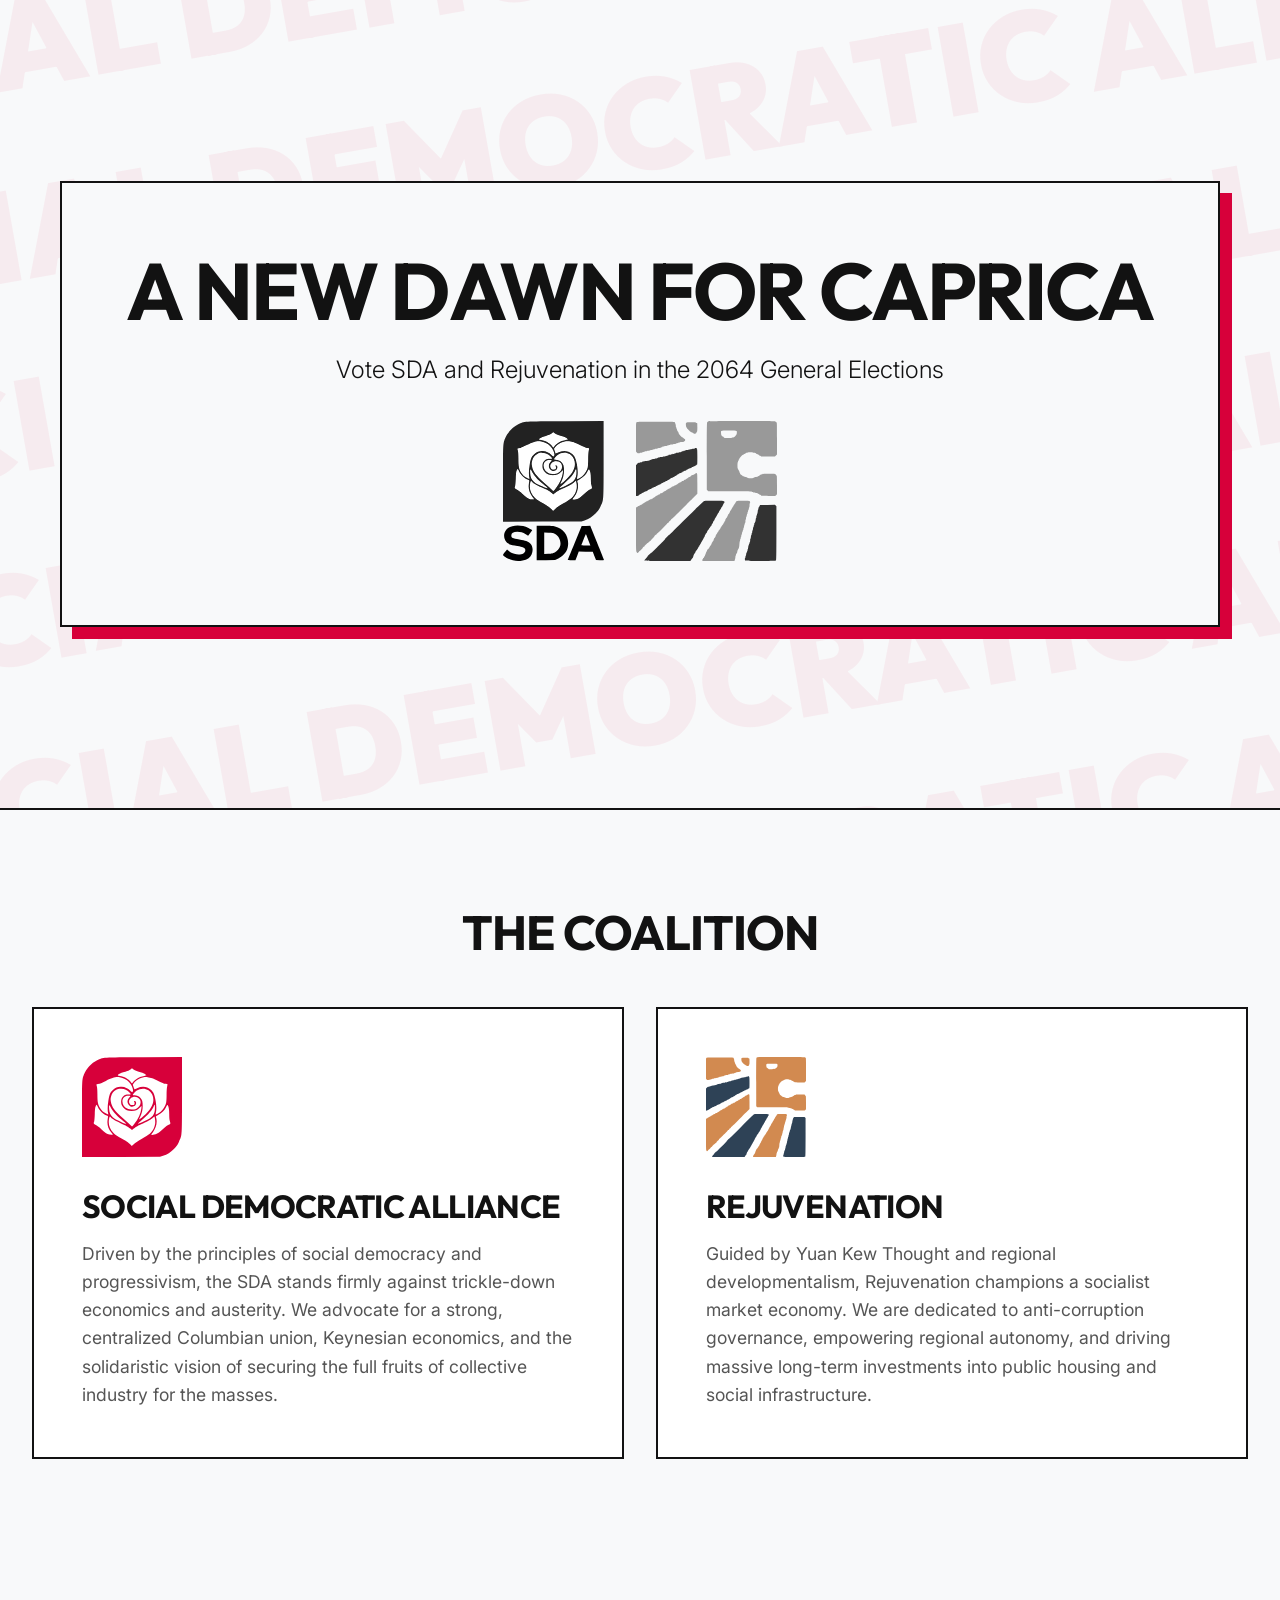
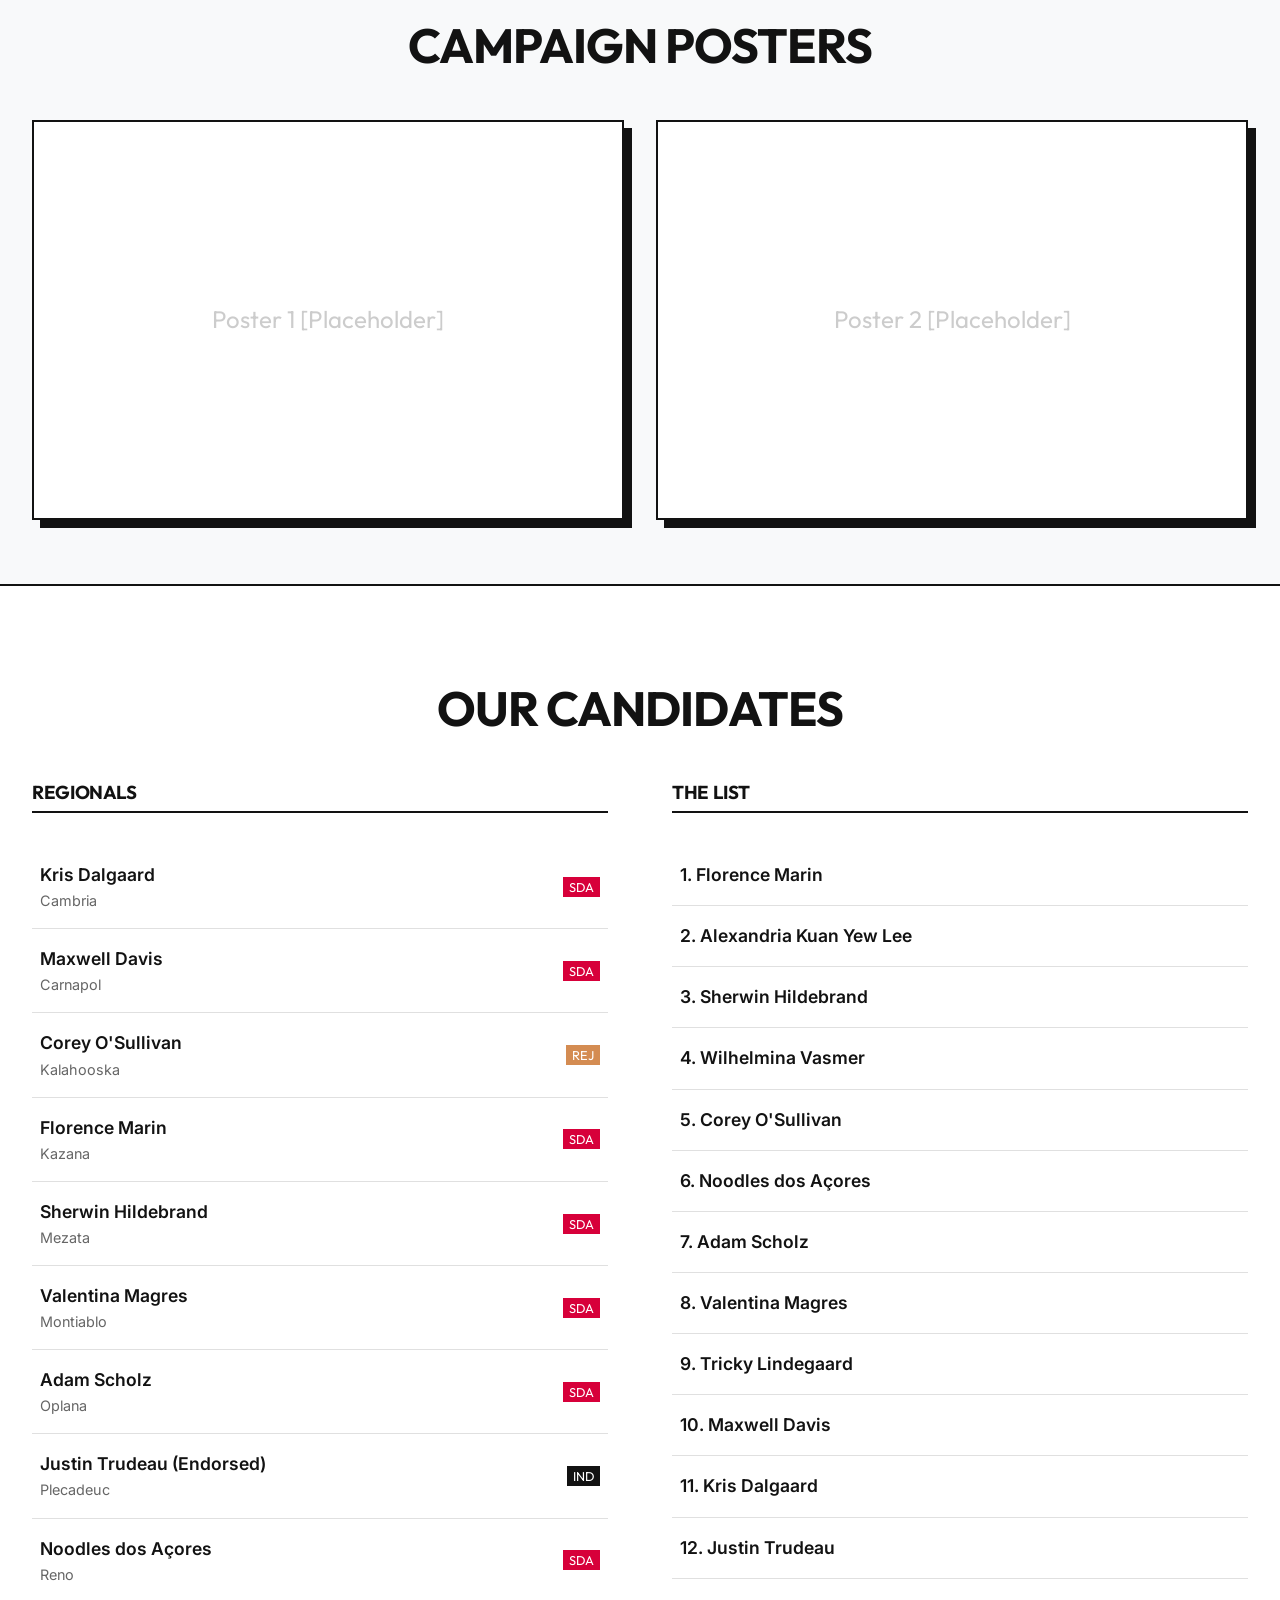
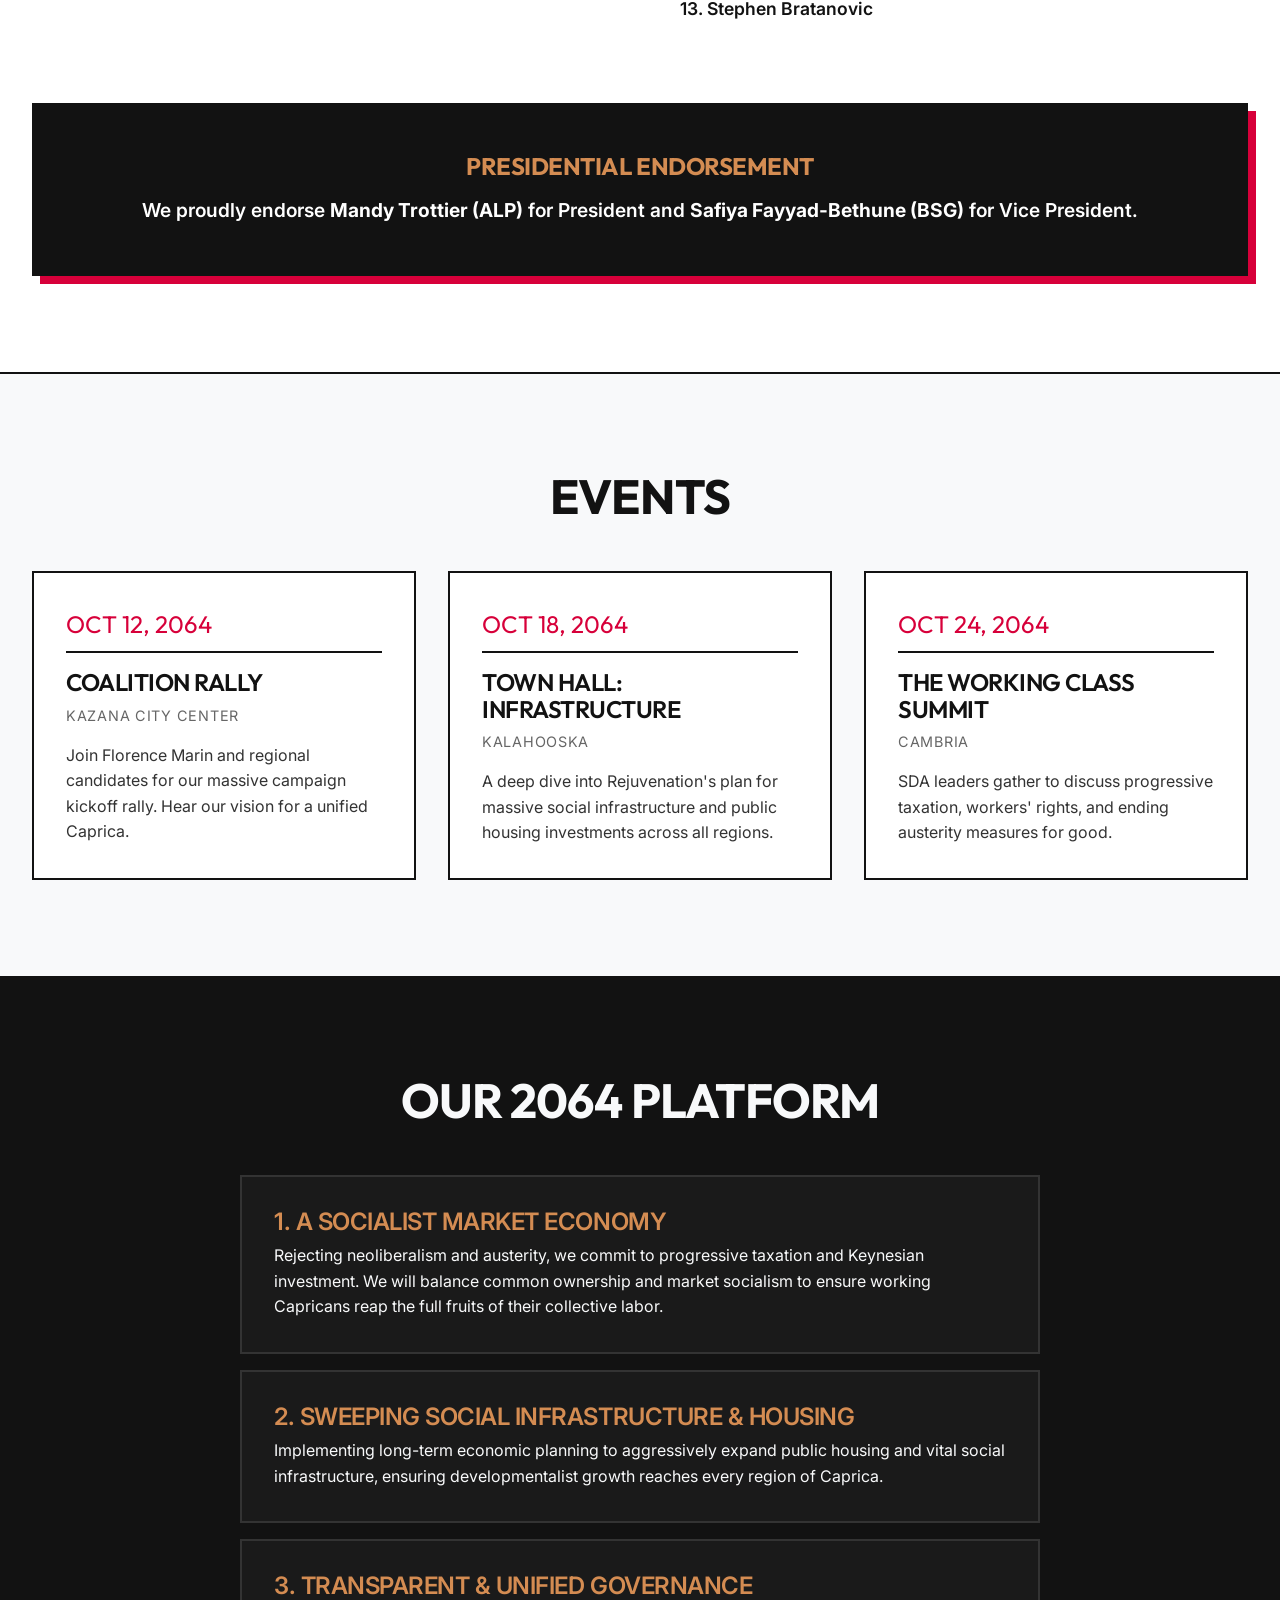
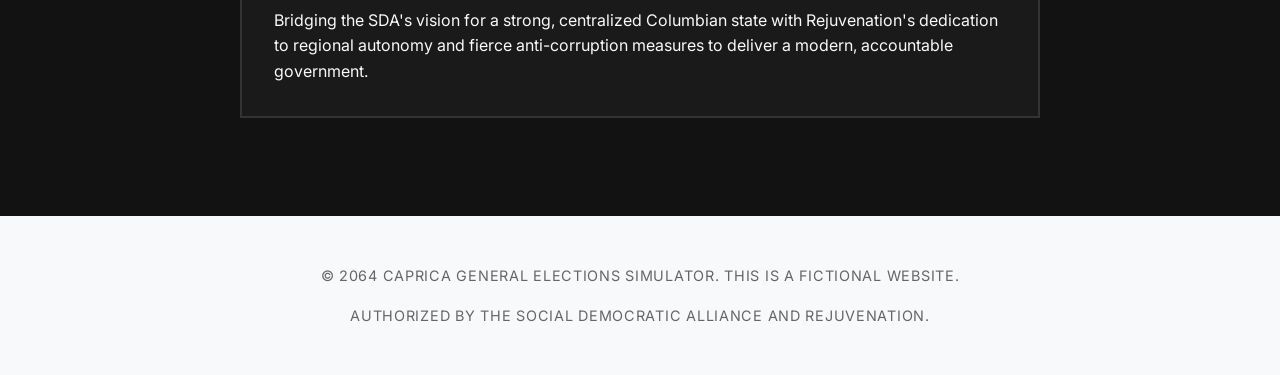
==== commit 15a336ce: "Initial commit" ====
--- a/index.html
+++ b/index.html
@@ -1,289 +1,245 @@
 <!DOCTYPE html>
-
-<html lang="en" translate="no">
+<html lang="en">
 <head>
-<meta charset="utf-8"/>
-<meta name="google" content="notranslate"/>
-<meta content="width=device-width, initial-scale=1.0" name="viewport"/>
-<title>Social Democratic Alliance - For the Republic</title>
-<link href="https://fonts.googleapis.com/css2?family=Playfair+Display:wght@400;600;700;900&amp;family=Inter:wght@300;400;500;600&amp;display=swap" rel="stylesheet"/>
-<link href="assets/css/style.css?v=7.1" rel="stylesheet"/>
-<script>
-    const savedTheme = localStorage.getItem('theme');
-    if (savedTheme !== 'light') {
-      document.documentElement.classList.add('dark-theme');
-    }
-  </script>
-<script defer="" src="assets/js/translations.js?v=2.2"></script>
-<link href="assets/images/favicon.png" rel="icon" type="image/png"/>
-<meta content="Social Democratic Alliance" property="og:title"/>
-<meta content="For the Republic. For the People." property="og:description"/>
-<meta content="https://uumeet-zade.github.io/sdapage/assets/images/link_preview.png" property="og:image"/>
-<meta content="website" property="og:type"/>
-<meta content="summary_large_image" name="twitter:card"/>
-<meta content="Social Democratic Alliance" name="twitter:title"/>
-<meta content="For the Republic. For the People." name="twitter:description"/>
-<meta content="https://uumeet-zade.github.io/sdapage/assets/images/link_preview.png" name="twitter:image"/>
+    <meta charset="UTF-8">
+    <meta name="viewport" content="width=device-width, initial-scale=1.0">
+    <title>SDA & Rejuvenation | 2064 Caprica Elections</title>
+    <meta name="description" content="The official campaign website for the Social Democratic Alliance and Rejuvenation for the 2064 General Elections of Caprica.">
+    <link rel="stylesheet" href="css/style.css">
 </head>
 <body>
-<nav>
-<a class="nav-brand" href="index.html" style="text-decoration: none; color: inherit;">
-<img alt="Social Democratic Alliance Logo" class="nav-logo logo-light" src="assets/images/SDAlogo.svg"/>
-<img alt="Social Democratic Alliance Logo" class="nav-logo logo-dark" src="assets/images/SDAlogo-dark.svg"/>
-<span class="nav-name" data-i18n="nav-name">Social Democratic Alliance</span>
-</a>
-<button aria-label="Toggle Menu" class="mobile-menu-toggle" onclick="toggleMobileMenu()">☰</button>
-<ul class="nav-links">
-<li><a class="active" data-i18n="nav-home" href="index.html">Home</a></li>
-<li><a data-i18n="nav-platform" href="platform.html">Platform</a></li>
-<li><a data-i18n="nav-campaigning" href="events.html">Campaigning</a></li>
-<li><a data-i18n="nav-candidates" href="candidates.html">Candidates</a></li>
-<li class="lang-switcher">
-<button aria-label="Change Language" class="lang-toggle">
-<span class="lang-current">AL</span>
-</button>
-<div class="lang-dropdown">
-<button class="lang-option active" data-i18n="auto-index-1" data-lang="al">Alanian</button>
-<button class="lang-option" data-i18n="auto-index-2" data-lang="ga">Gallic</button>
-<button class="lang-option" data-i18n="auto-index-3" data-lang="ac">Alcamerian</button>
-<button class="lang-option" data-i18n="auto-index-4" data-lang="ra">Rälandic</button>
-<button class="lang-option" data-i18n="auto-index-5" data-lang="my">Myrati</button>
-<button class="lang-option" data-i18n="auto-index-6" data-lang="au">Austrumish</button>
-<button class="lang-option" data-i18n="auto-index-7" data-lang="le">Leislandic</button>
-</div>
-</li>
-<li><a class="theme-toggle" data-i18n="auto-index-9" href="#" onclick="toggleTheme(event)" title="Toggle Night Mode">🌗</a></li>
-</ul>
-</nav>
-<section id="home" style="padding-top: 120px; padding-bottom: 20px;">
-<div class="hero" style="display: flex; align-items: center; gap: 60px; padding: 0 5%; max-width: 1400px; margin: 0 auto; background: transparent; border: none; box-shadow: none; backdrop-filter: none;">
-<div class="hero-content fade-up" style="flex: 1.2; z-index: 2;">
-<div class="hero-eyebrow" data-i18n="idx-eyebrow" style="font-size: 1.1rem; color: var(--primary); letter-spacing: 0.15em; text-transform: uppercase; margin-bottom: 20px;">
-          Social Democratic Alliance</div>
-<h1 class="hero-title fade-up delay-1" data-i18n="idx-hero-title" style="font-size: clamp(3.5rem, 6vw, 6rem); line-height: 1.05; margin-bottom: 24px; ">For the
-          People.<br/><span style="color: var(--primary);">For the Republic.</span></h1>
-<p class="hero-subtitle fade-up delay-2" data-i18n="idx-hero-sub" style="font-size: 1.35rem; line-height: 1.6; color: var(--text-muted); margin-bottom: 40px; max-width: 600px;">
-          A campaign for the working masses. I am fighting for a Republic where every small business can thrive and
-          every
-          rural town is connected - built on the unbreakable foundations of our republic.</p>
-<div class="hero-buttons" style="display: flex; gap: 20px; align-items: center;">
-<a class="btn-primary" data-i18n="idx-btn-plat" href="platform.html" style="text-decoration: none; padding: 16px 36px; font-size: 1.15rem;">The Republic Platform</a>
-<a class="btn-outline" data-i18n="idx-btn-events" href="events.html" style="text-decoration: none; padding: 16px 36px; font-size: 1.15rem;">On the Trail</a>
-</div>
-</div>
-<div class="hero-visual hover-float" style="flex: 0.8; display: flex; justify-content: center; position: relative; z-index: 2;">
-<div style="position: relative; width: 100%; max-width: 420px; display: flex; justify-content: center; padding-top: 40px;">
-<img alt="Social Democratic Alliance" class="logo-light" src="assets/images/SDAlogo.svg" style="width: 80%; height: auto; position: relative; z-index: 2; display: block; filter: drop-shadow(0 10px 30px rgba(0,0,0,0.1)); margin-bottom: 40px;"/>
-<img alt="Social Democratic Alliance" class="logo-dark" src="assets/images/SDAlogo-dark.svg" style="width: 80%; height: auto; position: relative; z-index: 2; display: block; filter: drop-shadow(0 20px 50px rgba(0,0,0,0.4)); margin-bottom: 40px;"/>
-</div>
-</div>
-</div>
-<!-- Editorial Marquee -->
-<div class="marquee-container" style="margin-top: 30px;">
-<div class="marquee-track">
-<div class="marquee-content">
-<span class="marquee-text" data-i18n="marquee-text">For the People • For the Republic</span>
-<span class="marquee-text" data-i18n="marquee-text">For the People • For the Republic</span>
-<span class="marquee-text" data-i18n="marquee-text">For the People • For the Republic</span>
-<span class="marquee-text" data-i18n="marquee-text">For the People • For the Republic</span>
-<span class="marquee-text" data-i18n="marquee-text">For the People • For the Republic</span>
-<span class="marquee-text" data-i18n="marquee-text">For the People • For the Republic</span>
-<span class="marquee-text" data-i18n="marquee-text">For the People • For the Republic</span>
-<span class="marquee-text" data-i18n="marquee-text">For the People • For the Republic</span>
-<span class="marquee-text" data-i18n="marquee-text">For the People • For the Republic</span>
-<span class="marquee-text" data-i18n="marquee-text">For the People • For the Republic</span>
-</div>
-<div aria-hidden="true" class="marquee-content">
-<span class="marquee-text" data-i18n="marquee-text">For the People • For the Republic</span>
-<span class="marquee-text" data-i18n="marquee-text">For the People • For the Republic</span>
-<span class="marquee-text" data-i18n="marquee-text">For the People • For the Republic</span>
-<span class="marquee-text" data-i18n="marquee-text">For the People • For the Republic</span>
-<span class="marquee-text" data-i18n="marquee-text">For the People • For the Republic</span>
-<span class="marquee-text" data-i18n="marquee-text">For the People • For the Republic</span>
-<span class="marquee-text" data-i18n="marquee-text">For the People • For the Republic</span>
-<span class="marquee-text" data-i18n="marquee-text">For the People • For the Republic</span>
-<span class="marquee-text" data-i18n="marquee-text">For the People • For the Republic</span>
-<span class="marquee-text" data-i18n="marquee-text">For the People • For the Republic</span>
-</div>
-</div>
-</div>
-</section>
-<section class="bento-grid reveal-on-scroll" style="position: relative; z-index: 5; margin-top: 40px;">
-<!-- Main Intro Card -->
-<div class="bento-item bento-full" style="background: transparent; border: 1px solid var(--border-color); text-align: center; padding: 60px 20px; border-radius: 2px;">
-<h2 data-i18n="idx-vision-title" style="font-size: 2.5rem;  margin-bottom: 15px; ">Our Vision for the Republic
-      </h2>
-<p data-i18n="idx-vision-desc" style="opacity: 0.9; font-size: 1.15rem; max-width: 800px; margin: 0 auto; line-height: 1.5;">Our campaign is
-        built on tangible commitments to the people of the Republic. From restoring fair taxation and reforming our
-        intelligence services, to expanding the judiciary, funding R&amp;D centers in every state, and connecting every
-        community through CapriConnect high-speed rail, we are fighting for a Republic that works for everyone.</p>
-</div>
-</section>
-<section class="leadership-section reveal-on-scroll" style="margin-top: 80px; text-align: center; padding: 0 5%;">
-<h2 data-i18n="idx-leadership-title" style="font-size: 2.5rem; margin-bottom: 50px;">Party Leadership</h2>
-<div class="leadership-tier" style="display: flex; justify-content: center; margin-bottom: 40px;">
-<div class="featured-candidate-card hover-float" style="width: 100%; max-width: 360px; padding: 32px; flex-direction: column; text-align: center; gap: 16px;">
-<img alt="Florence Marin" class="candidate-image" src="assets/images/portraits/FlorenceMarin.png" style="width: 120px; height: 120px; margin: 0 auto;"/>
-<div class="candidate-details">
-<div class="candidate-name" data-i18n="ld-name-florence" style="font-size: 1.5rem;">Florence Marin</div>
-<div class="candidate-role" data-i18n="ld-role-chair">Chairwoman</div>
-<div class="hidden-details" style="display: none;">
-<p data-i18n="ld-bio-florence" style="margin-top: 15px;">Born on 5 April 2017 in Kazana, Florence Marin is a Former Senator and a prominent member of the well-known "Marin Family". Serving as the Leader of the Social Democratic Alliance since 2053, her strategic vision anchors our movement. She is the leading voice for our Foreign Policy and Economic revitalization, firmly opposing Caprexit, championing comprehensive CU Reform, and advocating for a progressive wealth tax that funds massive tax cuts for scaling small businesses.</p>
-</div>
-</div>
-</div>
-</div>
-<div class="leadership-tier" style="display: flex; justify-content: center; gap: 40px; margin-bottom: 40px; flex-wrap: wrap;">
-<div class="featured-candidate-card hover-float" style="width: 100%; max-width: 360px; padding: 32px; flex-direction: column; text-align: center; gap: 16px;">
-<img alt="William Smith" class="candidate-image" src="assets/images/portraits/WillSmith.png" style="width: 120px; height: 120px; margin: 0 auto;"/>
-<div class="candidate-details">
-<div class="candidate-name" data-i18n="ld-name-william" style="font-size: 1.5rem;">William Smith</div>
-<div class="candidate-role" data-i18n="ld-role-deputy">Deputy Chairman</div>
-<div class="hidden-details" style="display: none;">
-<p data-i18n="ld-bio-william" style="margin-top: 15px;">Born on 15 April 2028 in Cambria, William Smith is a dedicated Member of Parliament. Known for his steadfast advocacy on the national stage, he is the driving force behind our environmental and judicial agendas. He works tirelessly to push for MRP's nomination to the Supreme Court, empower the EPA, and promote regenerative agricultural practices to secure a sustainable future for the Republic.</p>
-</div>
-</div>
-</div>
-<div class="featured-candidate-card hover-float" style="width: 100%; max-width: 360px; padding: 32px; flex-direction: column; text-align: center; gap: 16px;">
-<img alt="Sherwin Hildebrand" class="candidate-image" src="assets/images/portraits/SherwinHildebrand.png" style="width: 120px; height: 120px; margin: 0 auto;"/>
-<div class="candidate-details">
-<div class="candidate-name" data-i18n="ld-name-sherwin" style="font-size: 1.5rem;">Sherwin Hildebrand</div>
-<div class="candidate-role" data-i18n="ld-role-deputy">Deputy Chairman</div>
-<div class="hidden-details" style="display: none;">
-<p data-i18n="ld-bio-sherwin" style="margin-top: 15px;">Born on 17 May 2024 in Mezata, Sherwin Hildebrand was elected Governor of Mezata in 2052. He played a crucial role in stabilizing the early phases of the Siege of the ManMan Building by directing local Mezata forces. Drawing from this frontline security experience, he spearheads our National Security agenda, advocating for the repeal of the Nuremberg Act and the strategic merging of domestic security back into COIN.</p>
-</div>
-</div>
-</div>
-</div>
-<div class="leadership-tier" style="display: flex; justify-content: center; margin-bottom: 80px;">
-<div class="featured-candidate-card hover-float" style="width: 100%; max-width: 360px; padding: 32px; flex-direction: column; text-align: center; gap: 16px;">
-<img alt="Aldric von Reichel" class="candidate-image" src="assets/images/portraits/AldricvonReichel.png" style="width: 120px; height: 120px; margin: 0 auto;"/>
-<div class="candidate-details">
-<div class="candidate-name" data-i18n="ld-name-aldric" style="font-size: 1.5rem;">Aldric von Reichel</div>
-<div class="candidate-role" data-i18n="ld-role-chief">Chief of Staff</div>
-<div class="hidden-details" style="display: none;">
-<p data-i18n="ld-bio-aldric" style="margin-top: 15px;">Born on 15 February 2035 in Ventura, Aldric von Reichel is a Member of Parliament and the architect of the Constitutional Review Commission. A former member of Res Publica (now Progressive Caprica), he joined the SDA in 2057. He leads the party's ambitious infrastructure and education agenda, fiercely championing the Caprican Archipelago Plan to expand rural express rail, the CapriConnect network, and the National Network of Regional R&amp;D Centers Act (NRRDA).</p>
-</div>
-</div>
-</div>
-</div>
-</section>
-<!-- Leadership Details Modal -->
-<div class="modal-backdrop" id="leadership-modal">
-<div class="modal-content" style="max-width: 600px;">
-<button aria-label="Close modal" class="modal-close">×</button>
-<div class="modal-header" style="margin-bottom: 24px;">
-<h3 id="modal-ld-name">Name</h3>
-<p class="candidate-role" data-i18n="auto-candidates-81" id="modal-ld-role" style="margin-bottom: 0;">Role</p>
-</div>
-<div class="modal-body" id="modal-ld-body" style="text-align: left; line-height: 1.6; color: var(--text-muted);">
-<!-- Dynamic details go here -->
-</div>
-</div>
-</div>
-<footer>
-<div class="footer-container">
-<div class="footer-brand">
-<img alt="Social Democratic Alliance" class="logo-light" src="assets/images/SDAlogo.svg"/>
-<img alt="Social Democratic Alliance" class="logo-dark" src="assets/images/SDAlogo-dark.svg"/>
-<div class="footer-brand-text">
-<div class="footer-name" data-i18n="footer-name">Social Democratic Alliance</div>
-<div class="footer-motto" data-i18n="footer-motto">For the Republic. For the People.</div>
-</div>
-</div>
-<div class="footer-copy" data-i18n="footer-copy">
-        Upcoming Elections · Caprica<br/>
-        Social Democratic Alliance
-      </div>
-</div>
-</footer>
-<script>
-    function toggleTheme(e) {
-      if (e) e.preventDefault();
-      const html = document.documentElement;
-      if (html.classList.contains('dark-theme')) {
-        html.classList.remove('dark-theme');
-        localStorage.setItem('theme', 'light');
-      } else {
-        html.classList.add('dark-theme');
-        localStorage.setItem('theme', 'dark');
-      }
-    }
-
-    function toggleMobileMenu() {
-      const navLinks = document.querySelector('.nav-links');
-      navLinks.classList.toggle('mobile-active');
-      document.body.style.overflow = navLinks.classList.contains('mobile-active') ? 'hidden' : '';
-    }
-
-    // Leadership Modal Logic
-    const ldModal = document.getElementById('leadership-modal');
-    if (ldModal) {
-      const ldCloseBtn = ldModal.querySelector('.modal-close');
-      const ldNameEl = document.getElementById('modal-ld-name');
-      const ldRoleEl = document.getElementById('modal-ld-role');
-      const ldBodyEl = document.getElementById('modal-ld-body');
-      
-      const ldCards = document.querySelectorAll('.leadership-section .featured-candidate-card');
-      ldCards.forEach(card => {
-        card.addEventListener('click', () => {
-          const name = card.querySelector('.candidate-name').innerHTML;
-          const role = card.querySelector('.candidate-role').innerHTML;
-          const hiddenDetails = card.querySelector('.hidden-details').innerHTML;
-          
-          ldNameEl.innerHTML = name;
-          ldRoleEl.innerHTML = role;
-          
-          // Re-create the structure beautifully inside the modal
-          ldBodyEl.innerHTML = `
-            <div style="border-top: 1px solid var(--border-color); padding-top: 24px;">
-              ${hiddenDetails}
-            </div>
-          `;
-          
-          
-          
-          ldModal.classList.add('active');
-          document.body.style.overflow = 'hidden';
-        });
-      });
-      
-      const closeLdModal = () => {
-        ldModal.classList.remove('active');
-        document.body.style.overflow = '';
-      };
-      
-      ldCloseBtn.addEventListener('click', closeLdModal);
-      ldModal.addEventListener('click', (e) => {
-        if (e.target === ldModal) closeLdModal();
-      });
-      document.addEventListener('keydown', (e) => {
-        if (e.key === 'Escape' && ldModal.classList.contains('active')) closeLdModal();
-      });
-    }
-
-    // Scroll-Triggered Reveals
-    document.addEventListener("DOMContentLoaded", function () {
-      const observerOptions = {
-        root: null,
-        rootMargin: '0px',
-        threshold: 0.15
-      };
-
-      const observer = new IntersectionObserver((entries, observer) => {
-        entries.forEach(entry => {
-          if (entry.isIntersecting) {
-            entry.target.classList.add('is-visible');
-            observer.unobserve(entry.target);
-          }
-        });
-      }, observerOptions);
-
-      document.querySelectorAll('.reveal-on-scroll').forEach((el) => {
-        observer.observe(el);
-      });
-    });
-
-  </script>
+
+    <!-- Hero Section -->
+    <section class="hero">
+        <!-- Marquee Background -->
+        <div class="marquee-container" id="marquee-container">
+            <!-- Rows will be injected via JS for cleaner HTML, or we can hardcode a few -->
+        </div>
+
+        <!-- Foreground Content -->
+        <div class="hero-content">
+            <h1 class="hero-title">A New Dawn For Caprica</h1>
+            <p class="hero-subtitle">Vote SDA and Rejuvenation in the 2064 General Elections</p>
+            <div class="hero-logos">
+                <img src="assets/SDAlogo.svg" alt="Social Democratic Alliance Logo">
+                <img src="assets/RejuvenationLogo.svg" alt="Rejuvenation Logo">
+            </div>
+        </div>
+    </section>
+
+    <!-- Featured Parties Section -->
+    <section class="parties-section">
+        <div class="container">
+            <h2 class="section-header">The Coalition</h2>
+            <div class="parties-grid">
+                
+                <!-- SDA Card -->
+                <div class="party-card sda">
+                    <div class="party-logo-wrapper">
+                        <img src="assets/SDAsmall.svg" alt="SDA Logo">
+                    </div>
+                    <h3 class="party-name">Social Democratic Alliance</h3>
+                    <p class="party-desc">Driven by the principles of social democracy and progressivism, the SDA stands firmly against trickle-down economics and austerity. We advocate for a strong, centralized Columbian union, Keynesian economics, and the solidaristic vision of securing the full fruits of collective industry for the masses.</p>
+                </div>
+
+                <!-- Rejuvenation Card -->
+                <div class="party-card rej">
+                    <div class="party-logo-wrapper">
+                        <img src="assets/RejuvenationLogo.svg" alt="Rejuvenation Logo">
+                    </div>
+                    <h3 class="party-name">Rejuvenation</h3>
+                    <p class="party-desc">Guided by Yuan Kew Thought and regional developmentalism, Rejuvenation champions a socialist market economy. We are dedicated to anti-corruption governance, empowering regional autonomy, and driving massive long-term investments into public housing and social infrastructure.</p>
+                </div>
+
+            </div>
+        </div>
+    </section>
+
+    <!-- Posters Section -->
+    <section class="posters-section">
+        <div class="container">
+            <h2 class="section-header">Campaign Posters</h2>
+            <div class="posters-grid">
+                <div class="poster-placeholder">Poster 1 [Placeholder]</div>
+                <div class="poster-placeholder">Poster 2 [Placeholder]</div>
+            </div>
+        </div>
+    </section>
+
+    <!-- Candidates & Endorsements Section -->
+    <section class="candidates-section">
+        <div class="container">
+            <h2 class="section-header">Our Candidates</h2>
+            <div class="candidates-grid">
+                <!-- Regionals -->
+                <div class="list-box">
+                    <h3>Regionals</h3>
+                    
+                    <div class="candidate-item">
+                        <div>
+                            <div class="candidate-name">Kris Dalgaard</div>
+                            <div class="candidate-region">Cambria</div>
+                        </div>
+                        <div class="candidate-meta"><span class="candidate-party sda">SDA</span></div>
+                    </div>
+                    
+                    <div class="candidate-item">
+                        <div>
+                            <div class="candidate-name">Maxwell Davis</div>
+                            <div class="candidate-region">Carnapol</div>
+                        </div>
+                        <div class="candidate-meta"><span class="candidate-party sda">SDA</span></div>
+                    </div>
+                    
+                    <div class="candidate-item">
+                        <div>
+                            <div class="candidate-name">Corey O'Sullivan</div>
+                            <div class="candidate-region">Kalahooska</div>
+                        </div>
+                        <div class="candidate-meta"><span class="candidate-party rej">REJ</span></div>
+                    </div>
+                    
+                    <div class="candidate-item">
+                        <div>
+                            <div class="candidate-name">Florence Marin</div>
+                            <div class="candidate-region">Kazana</div>
+                        </div>
+                        <div class="candidate-meta"><span class="candidate-party sda">SDA</span></div>
+                    </div>
+                    
+                    <div class="candidate-item">
+                        <div>
+                            <div class="candidate-name">Sherwin Hildebrand</div>
+                            <div class="candidate-region">Mezata</div>
+                        </div>
+                        <div class="candidate-meta"><span class="candidate-party sda">SDA</span></div>
+                    </div>
+                    
+                    <div class="candidate-item">
+                        <div>
+                            <div class="candidate-name">Valentina Magres</div>
+                            <div class="candidate-region">Montiablo</div>
+                        </div>
+                        <div class="candidate-meta"><span class="candidate-party sda">SDA</span></div>
+                    </div>
+                    
+                    <div class="candidate-item">
+                        <div>
+                            <div class="candidate-name">Adam Scholz</div>
+                            <div class="candidate-region">Oplana</div>
+                        </div>
+                        <div class="candidate-meta"><span class="candidate-party sda">SDA</span></div>
+                    </div>
+                    
+                    <div class="candidate-item">
+                        <div>
+                            <div class="candidate-name">Justin Trudeau (Endorsed)</div>
+                            <div class="candidate-region">Plecadeuc</div>
+                        </div>
+                        <div class="candidate-meta"><span class="candidate-party">IND</span></div>
+                    </div>
+                    
+                    <div class="candidate-item">
+                        <div>
+                            <div class="candidate-name">Noodles dos Açores</div>
+                            <div class="candidate-region">Reno</div>
+                        </div>
+                        <div class="candidate-meta"><span class="candidate-party sda">SDA</span></div>
+                    </div>
+                    
+                </div>
+                
+                <!-- The List -->
+                <div class="list-box">
+                    <h3>The List</h3>
+                    <div class="candidate-item"><div class="candidate-name">1. Florence Marin</div></div>
+                    <div class="candidate-item"><div class="candidate-name">2. Alexandria Kuan Yew Lee</div></div>
+                    <div class="candidate-item"><div class="candidate-name">3. Sherwin Hildebrand</div></div>
+                    <div class="candidate-item"><div class="candidate-name">4. Wilhelmina Vasmer</div></div>
+                    <div class="candidate-item"><div class="candidate-name">5. Corey O'Sullivan</div></div>
+                    <div class="candidate-item"><div class="candidate-name">6. Noodles dos Açores</div></div>
+                    <div class="candidate-item"><div class="candidate-name">7. Adam Scholz</div></div>
+                    <div class="candidate-item"><div class="candidate-name">8. Valentina Magres</div></div>
+                    <div class="candidate-item"><div class="candidate-name">9. Tricky Lindegaard</div></div>
+                    <div class="candidate-item"><div class="candidate-name">10. Maxwell Davis</div></div>
+                    <div class="candidate-item"><div class="candidate-name">11. Kris Dalgaard</div></div>
+                    <div class="candidate-item"><div class="candidate-name">12. Justin Trudeau</div></div>
+                    <div class="candidate-item"><div class="candidate-name">13. Stephen Bratanovic</div></div>
+                </div>
+            </div>
+            
+            <div class="endorsement-banner">
+                <h2>Presidential Endorsement</h2>
+                <p>We proudly endorse <strong>Mandy Trottier (ALP)</strong> for President and <strong>Safiya Fayyad-Bethune (BSG)</strong> for Vice President.</p>
+            </div>
+        </div>
+    </section>
+
+    <!-- Events Section -->
+    <section class="events-section">
+        <div class="container">
+            <h2 class="section-header">Events</h2>
+            <div class="events-grid">
+                
+                <div class="event-card">
+                    <div class="event-date">OCT 12, 2064</div>
+                    <h3 class="event-title">Coalition Rally</h3>
+                    <div class="event-location">Kazana City Center</div>
+                    <p class="event-desc">Join Florence Marin and regional candidates for our massive campaign kickoff rally. Hear our vision for a unified Caprica.</p>
+                </div>
+
+                <div class="event-card">
+                    <div class="event-date">OCT 18, 2064</div>
+                    <h3 class="event-title">Town Hall: Infrastructure</h3>
+                    <div class="event-location">Kalahooska</div>
+                    <p class="event-desc">A deep dive into Rejuvenation's plan for massive social infrastructure and public housing investments across all regions.</p>
+                </div>
+
+                <div class="event-card">
+                    <div class="event-date">OCT 24, 2064</div>
+                    <h3 class="event-title">The Working Class Summit</h3>
+                    <div class="event-location">Cambria</div>
+                    <p class="event-desc">SDA leaders gather to discuss progressive taxation, workers' rights, and ending austerity measures for good.</p>
+                </div>
+
+            </div>
+        </div>
+    </section>
+
+    <!-- Manifesto / Platform Section -->
+    <section class="manifesto-section">
+        <div class="container">
+            <h2 class="section-header">Our 2064 Platform</h2>
+            <div class="manifesto-grid">
+                
+                <div class="manifesto-item">
+                    <h3>1. A Socialist Market Economy</h3>
+                    <p>Rejecting neoliberalism and austerity, we commit to progressive taxation and Keynesian investment. We will balance common ownership and market socialism to ensure working Capricans reap the full fruits of their collective labor.</p>
+                </div>
+                
+                <div class="manifesto-item">
+                    <h3>2. Sweeping Social Infrastructure & Housing</h3>
+                    <p>Implementing long-term economic planning to aggressively expand public housing and vital social infrastructure, ensuring developmentalist growth reaches every region of Caprica.</p>
+                </div>
+
+                <div class="manifesto-item">
+                    <h3>3. Transparent & Unified Governance</h3>
+                    <p>Bridging the SDA's vision for a strong, centralized Columbian state with Rejuvenation's dedication to regional autonomy and fierce anti-corruption measures to deliver a modern, accountable government.</p>
+                </div>
+
+            </div>
+        </div>
+    </section>
+
+    <!-- Footer -->
+    <footer>
+        <div class="container footer-content">
+            <p>&copy; 2064 Caprica General Elections Simulator. This is a fictional website.</p>
+            <p style="margin-top: 1rem;">Authorized by the Social Democratic Alliance and Rejuvenation.</p>
+        </div>
+    </footer>
+
+    <!-- JavaScript for Marquee injection -->
+    <script src="js/main.js"></script>
 </body>
-</html>+</html>
--- a/css/style.css
+++ b/css/style.css
@@ -0,0 +1,434 @@
+@import url('https://fonts.googleapis.com/css2?family=Inter:wght@300;400;600;800&family=Outfit:wght@800;900&display=swap');
+
+:root {
+  /* Core Colors */
+  --sda-red: #D7003A;
+  --rej-gold: #D48C52;
+  --bg-color: #F8F9FA;
+  --text-main: #121212;
+  --border-color: #121212;
+
+  /* Typography */
+  --font-main: 'Inter', sans-serif;
+  --font-display: 'Outfit', sans-serif;
+
+  /* Structural */
+  --border-width: 2px;
+  --border-radius: 0;
+}
+
+* {
+  box-sizing: border-box;
+  margin: 0;
+  padding: 0;
+}
+
+body {
+  font-family: var(--font-main);
+  background-color: var(--bg-color);
+  color: var(--text-main);
+  line-height: 1.6;
+  overflow-x: hidden;
+}
+
+/* Typography basics */
+h1, h2, h3, h4 {
+  font-family: var(--font-display);
+  text-transform: uppercase;
+  line-height: 1.1;
+  letter-spacing: -0.02em;
+}
+
+/* Sharp, structured container */
+.container {
+  max-width: 1400px;
+  margin: 0 auto;
+  padding: 0 2rem;
+}
+
+/* Characteristic Borders */
+.bordered-section {
+  border: var(--border-width) solid var(--border-color);
+  border-radius: var(--border-radius);
+  background-color: #FFFFFF;
+}
+
+/* Hero Section */
+.hero {
+  position: relative;
+  min-height: 90vh;
+  display: flex;
+  align-items: center;
+  justify-content: center;
+  overflow: hidden;
+  border-bottom: var(--border-width) solid var(--border-color);
+  background-color: var(--bg-color);
+}
+
+.hero-content {
+  position: relative;
+  z-index: 10;
+  text-align: center;
+  background: var(--bg-color);
+  padding: 4rem;
+  border: var(--border-width) solid var(--border-color);
+  box-shadow: 12px 12px 0 var(--sda-red);
+}
+
+.hero-title {
+  font-size: 5rem;
+  margin-bottom: 1rem;
+}
+
+.hero-subtitle {
+  font-size: 1.5rem;
+  font-weight: 300;
+  margin-bottom: 2rem;
+}
+
+.hero-logos {
+  display: flex;
+  justify-content: center;
+  gap: 2rem;
+  margin-top: 2rem;
+}
+
+.hero-logos img {
+  height: 140px;
+  width: auto;
+  filter: grayscale(100%) contrast(120%);
+  transition: filter 0.3s ease, transform 0.3s ease;
+}
+
+.hero-logos img:hover {
+  filter: grayscale(0%);
+  transform: scale(1.05);
+}
+
+/* Marquee Background */
+.marquee-container {
+  position: absolute;
+  top: -20%;
+  left: -20%;
+  width: 140%;
+  height: 140%;
+  z-index: 1;
+  pointer-events: none;
+  overflow: hidden;
+  display: flex;
+  flex-direction: column;
+  justify-content: center;
+  transform: rotate(-10deg);
+  opacity: 0.05;
+}
+
+.marquee-row {
+  display: flex;
+  white-space: nowrap;
+  margin-bottom: -1rem;
+  width: max-content;
+}
+
+.marquee-text {
+  font-family: var(--font-display);
+  font-size: 8rem;
+  font-weight: 900;
+  color: var(--border-color);
+  padding-right: 2rem;
+  text-transform: uppercase;
+}
+.marquee-sda {
+  color: var(--sda-red);
+}
+.marquee-rej {
+  color: var(--rej-gold);
+}
+
+/* Alternate directions for marquee */
+.marquee-row:nth-child(odd) {
+  animation: scroll-left 180s linear infinite;
+}
+.marquee-row:nth-child(even) {
+  animation: scroll-right 180s linear infinite;
+}
+
+@keyframes scroll-left {
+  0% { transform: translateX(0); }
+  100% { transform: translateX(-50%); }
+}
+
+@keyframes scroll-right {
+  0% { transform: translateX(-50%); }
+  100% { transform: translateX(0); }
+}
+
+/* Featured Parties */
+.parties-section {
+  padding: 6rem 0;
+}
+
+.section-header {
+  font-size: 3rem;
+  margin-bottom: 3rem;
+  text-align: center;
+}
+
+.parties-grid {
+  display: grid;
+  grid-template-columns: repeat(auto-fit, minmax(300px, 1fr));
+  gap: 2rem;
+}
+
+.party-card {
+  padding: 3rem;
+  border: var(--border-width) solid var(--border-color);
+  background: #FFF;
+  transition: transform 0.2s ease, box-shadow 0.2s ease;
+  position: relative;
+}
+
+.party-card:hover {
+  transform: translateY(-5px);
+}
+
+.party-card.sda:hover {
+  box-shadow: 8px 8px 0 var(--sda-red);
+}
+
+.party-card.rej:hover {
+  box-shadow: 8px 8px 0 var(--rej-gold);
+}
+
+.party-logo-wrapper {
+  height: 100px;
+  margin-bottom: 2rem;
+  display: flex;
+  align-items: center;
+}
+
+.party-logo-wrapper img {
+  max-height: 100%;
+  max-width: 100%;
+}
+
+.party-name {
+  font-size: 2rem;
+  margin-bottom: 1rem;
+}
+
+.party-desc {
+  font-size: 1.1rem;
+  color: #555;
+}
+
+/* Manifesto Section */
+.manifesto-section {
+  padding: 6rem 0;
+  background-color: #121212;
+  color: #F8F9FA;
+  border-top: var(--border-width) solid var(--border-color);
+}
+
+.manifesto-section .section-header {
+  color: #F8F9FA;
+}
+
+.manifesto-grid {
+  display: grid;
+  grid-template-columns: 1fr;
+  gap: 1rem;
+  max-width: 800px;
+  margin: 0 auto;
+}
+
+.manifesto-item {
+  border: var(--border-width) solid #333;
+  padding: 2rem;
+  background: #1A1A1A;
+  transition: all 0.3s ease;
+}
+
+.manifesto-item:hover {
+  border-color: var(--sda-red);
+  background: #121212;
+  box-shadow: -8px 8px 0 var(--sda-red);
+  transform: translateX(5px);
+}
+
+.manifesto-item h3 {
+  font-family: var(--font-main);
+  font-weight: 600;
+  font-size: 1.5rem;
+  margin-bottom: 0.5rem;
+  color: var(--rej-gold);
+}
+
+/* Footer */
+footer {
+  border-top: var(--border-width) solid var(--border-color);
+  padding: 3rem 0;
+  text-align: center;
+  background-color: var(--bg-color);
+}
+
+.footer-content {
+  font-size: 0.9rem;
+  color: #666;
+  text-transform: uppercase;
+  letter-spacing: 0.05em;
+}
+
+/* Responsive adjustments */
+@media (max-width: 768px) {
+  .hero-title { font-size: 3rem; }
+  .hero-content { padding: 2rem; }
+  .marquee-text { font-size: 4rem; }
+}
+
+/* Posters Section */
+.posters-section {
+  padding: 4rem 0;
+  background: var(--bg-color);
+}
+.posters-grid {
+  display: grid;
+  grid-template-columns: repeat(auto-fit, minmax(300px, 1fr));
+  gap: 2rem;
+}
+.poster-placeholder {
+  border: var(--border-width) solid var(--border-color);
+  background: #FFF;
+  min-height: 400px;
+  display: flex;
+  align-items: center;
+  justify-content: center;
+  font-family: var(--font-display);
+  font-size: 1.5rem;
+  color: #CCC;
+  box-shadow: 8px 8px 0 var(--border-color);
+}
+
+/* Candidates & Endorsements */
+.candidates-section {
+  padding: 6rem 0;
+  background: #FFF;
+  border-top: var(--border-width) solid var(--border-color);
+}
+.candidates-grid {
+  display: grid;
+  grid-template-columns: 1fr 1fr;
+  gap: 4rem;
+}
+@media (max-width: 768px) {
+  .candidates-grid { grid-template-columns: 1fr; gap: 2rem; }
+}
+
+.list-box h3 { 
+  margin-bottom: 2rem; 
+  color: var(--text-main); 
+  border-bottom: var(--border-width) solid var(--border-color);
+  padding-bottom: 0.5rem;
+}
+
+.candidate-item {
+  padding: 1rem 0.5rem;
+  border-bottom: 1px solid #E0E0E0;
+  display: flex;
+  justify-content: space-between;
+  align-items: center;
+  transition: all 0.2s ease;
+  border-left: 0px solid transparent;
+}
+.candidate-item:hover {
+  background-color: var(--bg-color);
+  padding-left: 1rem;
+  border-left: 4px solid var(--sda-red);
+  transform: translateX(5px);
+}
+.candidate-item:last-child { border-bottom: none; }
+.candidate-name { font-weight: 600; font-size: 1.1rem; }
+.candidate-region { color: #666; font-size: 0.9rem; }
+.candidate-meta { text-align: right; }
+.candidate-party { 
+  font-family: var(--font-display);
+  font-size: 0.8rem;
+  background: var(--text-main);
+  color: #FFF;
+  padding: 2px 6px;
+  margin-left: 10px;
+}
+.candidate-party.sda { background: var(--sda-red); }
+.candidate-party.rej { background: var(--rej-gold); }
+
+/* Endorsement Banner */
+@keyframes endorsement-pulse {
+  0% { box-shadow: 8px 8px 0 var(--sda-red); }
+  100% { box-shadow: 12px 12px 0 var(--rej-gold); }
+}
+
+.endorsement-banner {
+  margin-top: 4rem;
+  padding: 3rem;
+  background: var(--text-main);
+  color: #FFF;
+  text-align: center;
+  border: var(--border-width) solid var(--border-color);
+  box-shadow: 8px 8px 0 var(--sda-red);
+  animation: endorsement-pulse 3s infinite alternate;
+  transition: transform 0.3s ease;
+}
+.endorsement-banner:hover {
+  transform: translateY(-5px);
+}
+.endorsement-banner h2 { color: var(--rej-gold); margin-bottom: 1rem; }
+.endorsement-banner p { font-size: 1.2rem; font-weight: 600; }
+
+/* Events Section */
+.events-section {
+  padding: 6rem 0;
+  background: var(--bg-color);
+  border-top: var(--border-width) solid var(--border-color);
+}
+.events-grid {
+  display: grid;
+  grid-template-columns: repeat(auto-fit, minmax(300px, 1fr));
+  gap: 2rem;
+}
+.event-card {
+  background: #FFF;
+  border: var(--border-width) solid var(--border-color);
+  padding: 2rem;
+  transition: transform 0.2s ease, box-shadow 0.2s ease;
+  display: flex;
+  flex-direction: column;
+}
+.event-card:hover {
+  transform: translateY(-5px);
+  box-shadow: 8px 8px 0 var(--text-main);
+}
+.event-date {
+  font-family: var(--font-display);
+  font-size: 1.5rem;
+  color: var(--sda-red);
+  margin-bottom: 1rem;
+  border-bottom: 2px solid var(--border-color);
+  padding-bottom: 0.5rem;
+}
+.event-title {
+  font-size: 1.5rem;
+  font-weight: 600;
+  margin-bottom: 0.5rem;
+}
+.event-location {
+  font-size: 0.9rem;
+  color: #666;
+  text-transform: uppercase;
+  letter-spacing: 0.05em;
+  margin-bottom: 1rem;
+}
+.event-desc {
+  font-size: 1rem;
+  color: #333;
+  flex-grow: 1;
+}
+
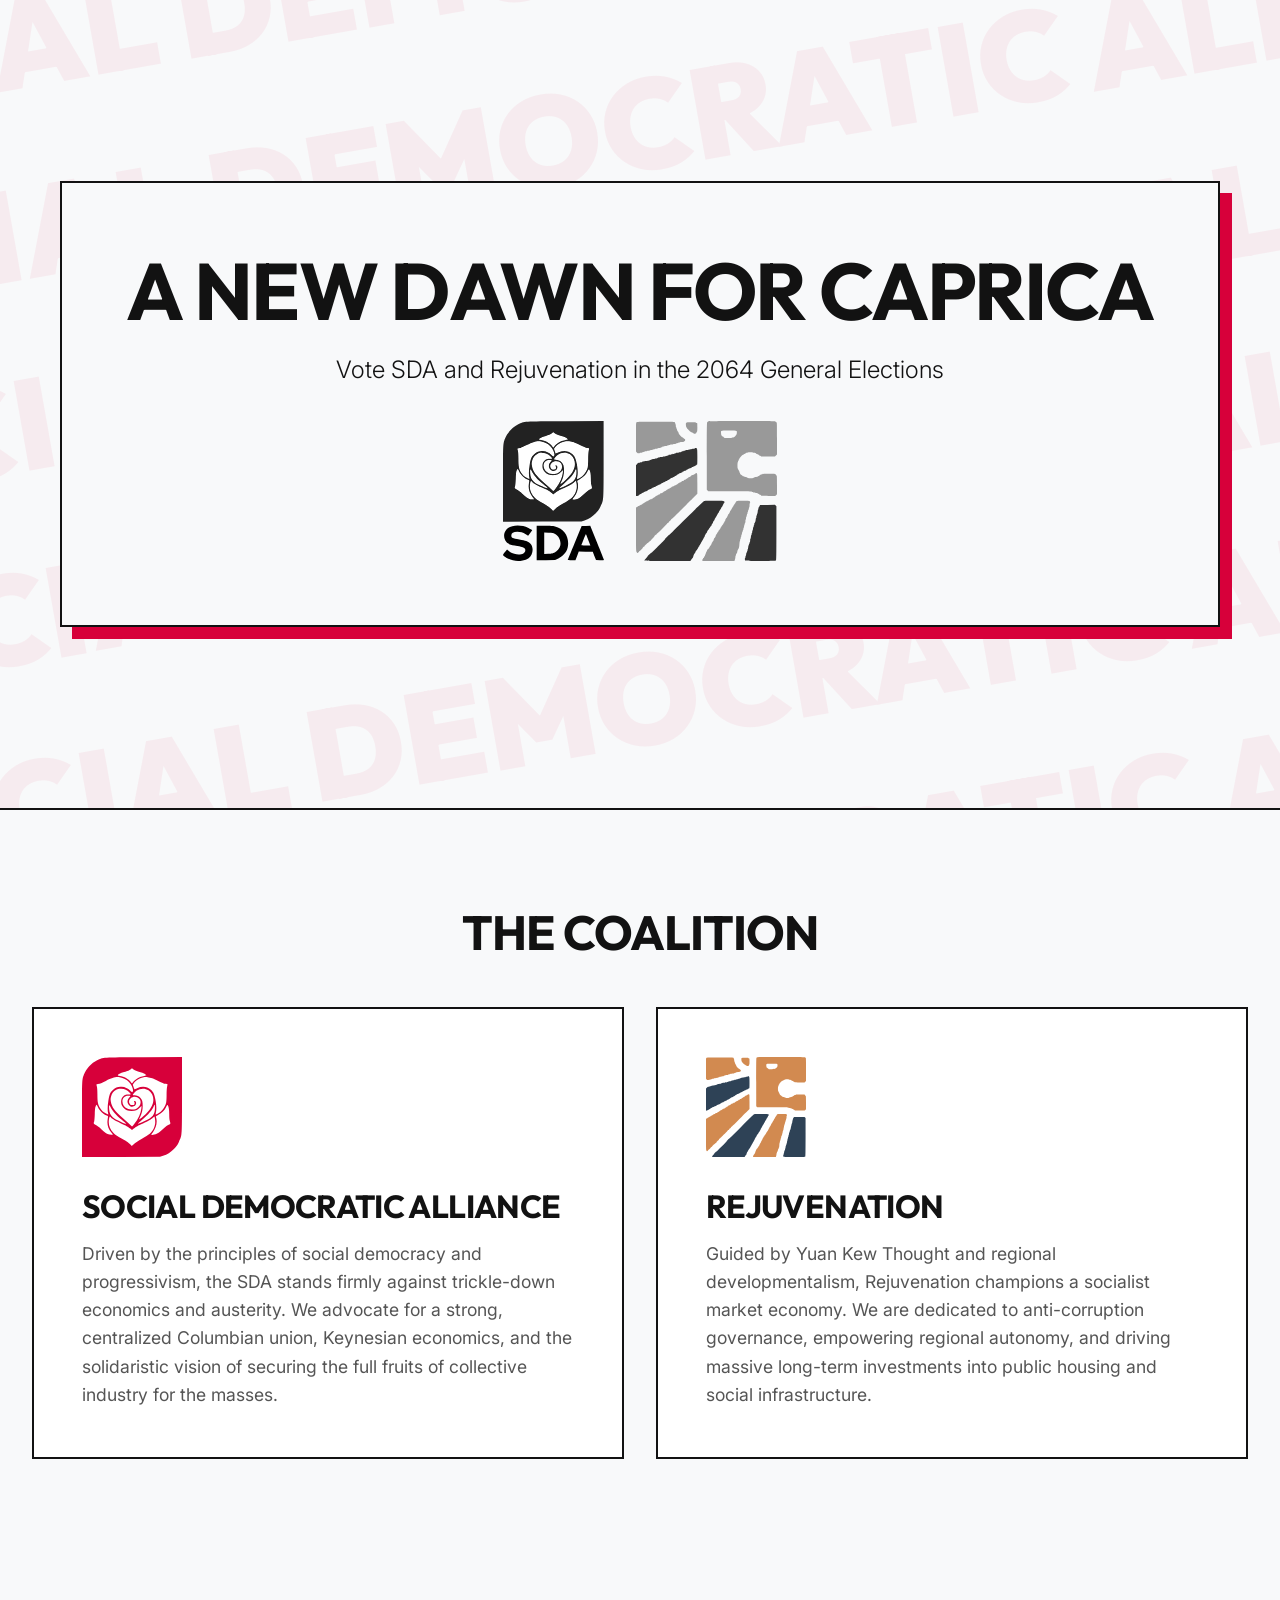
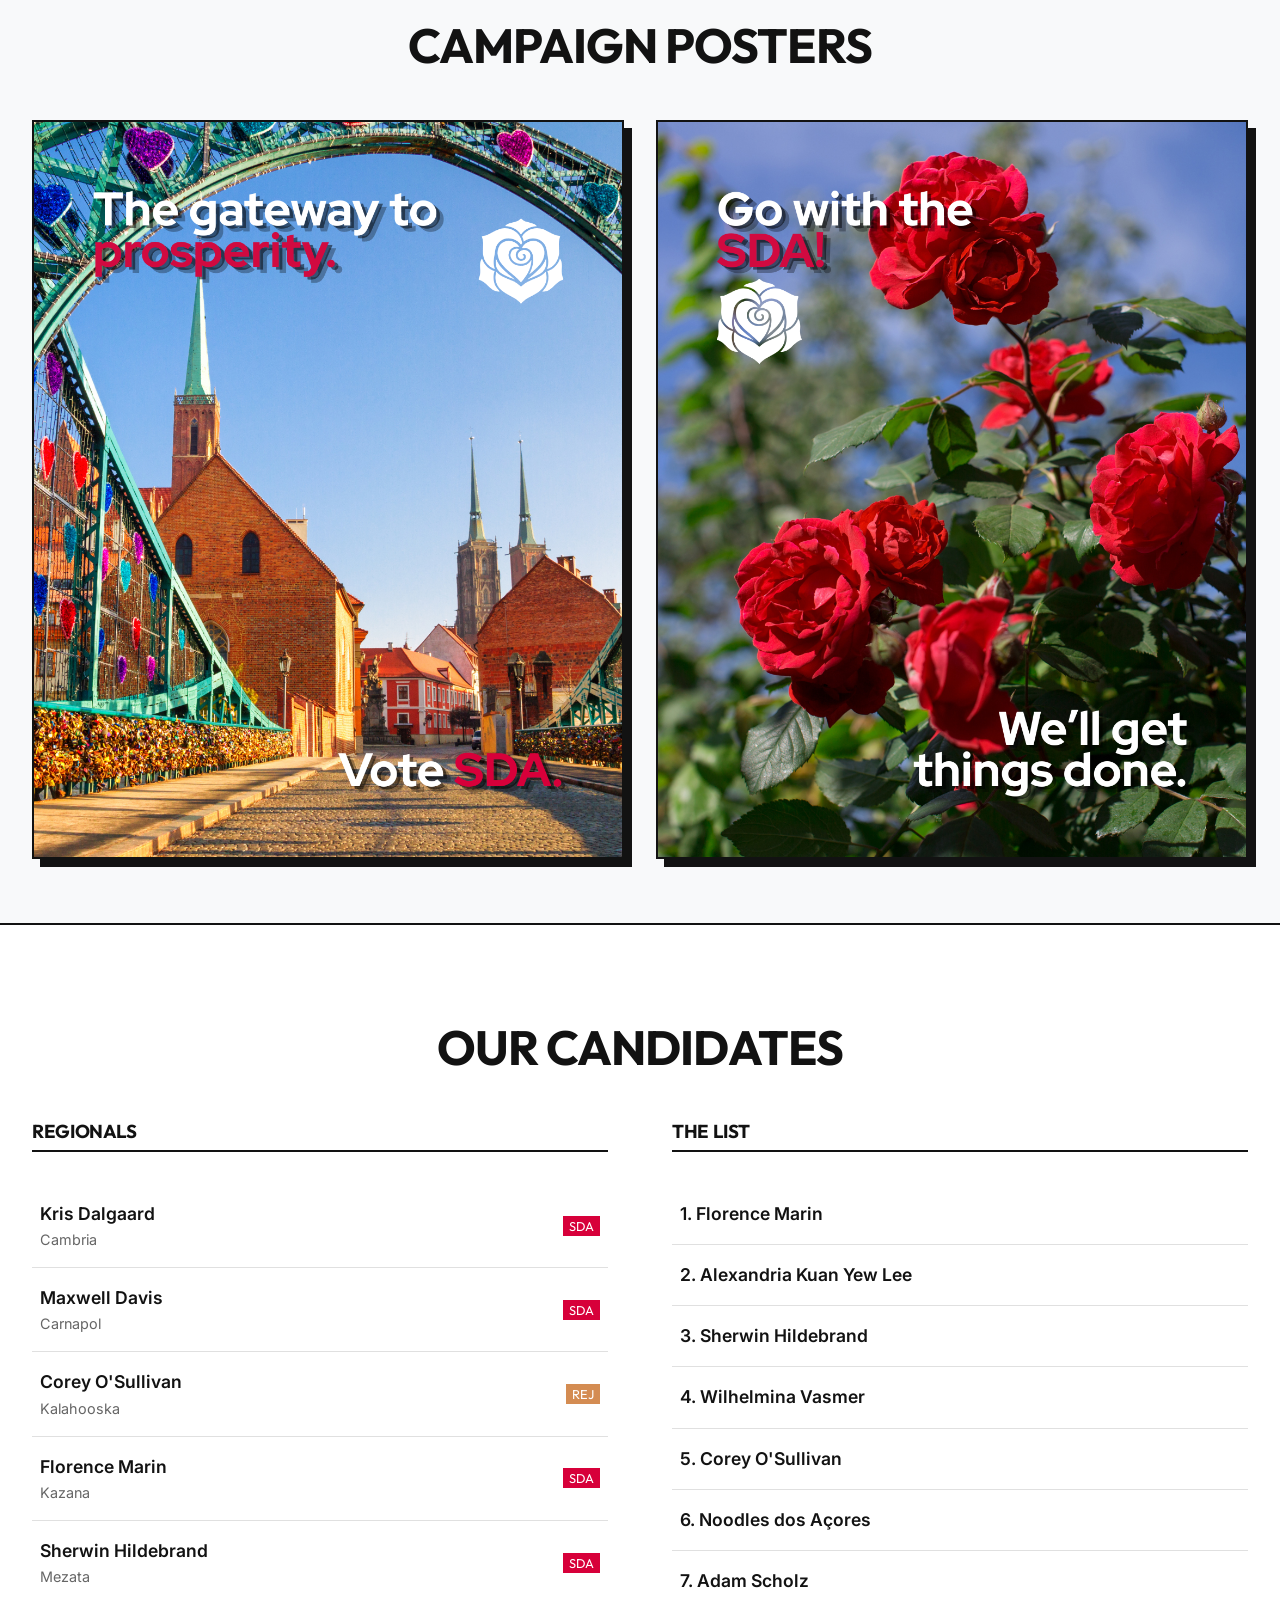
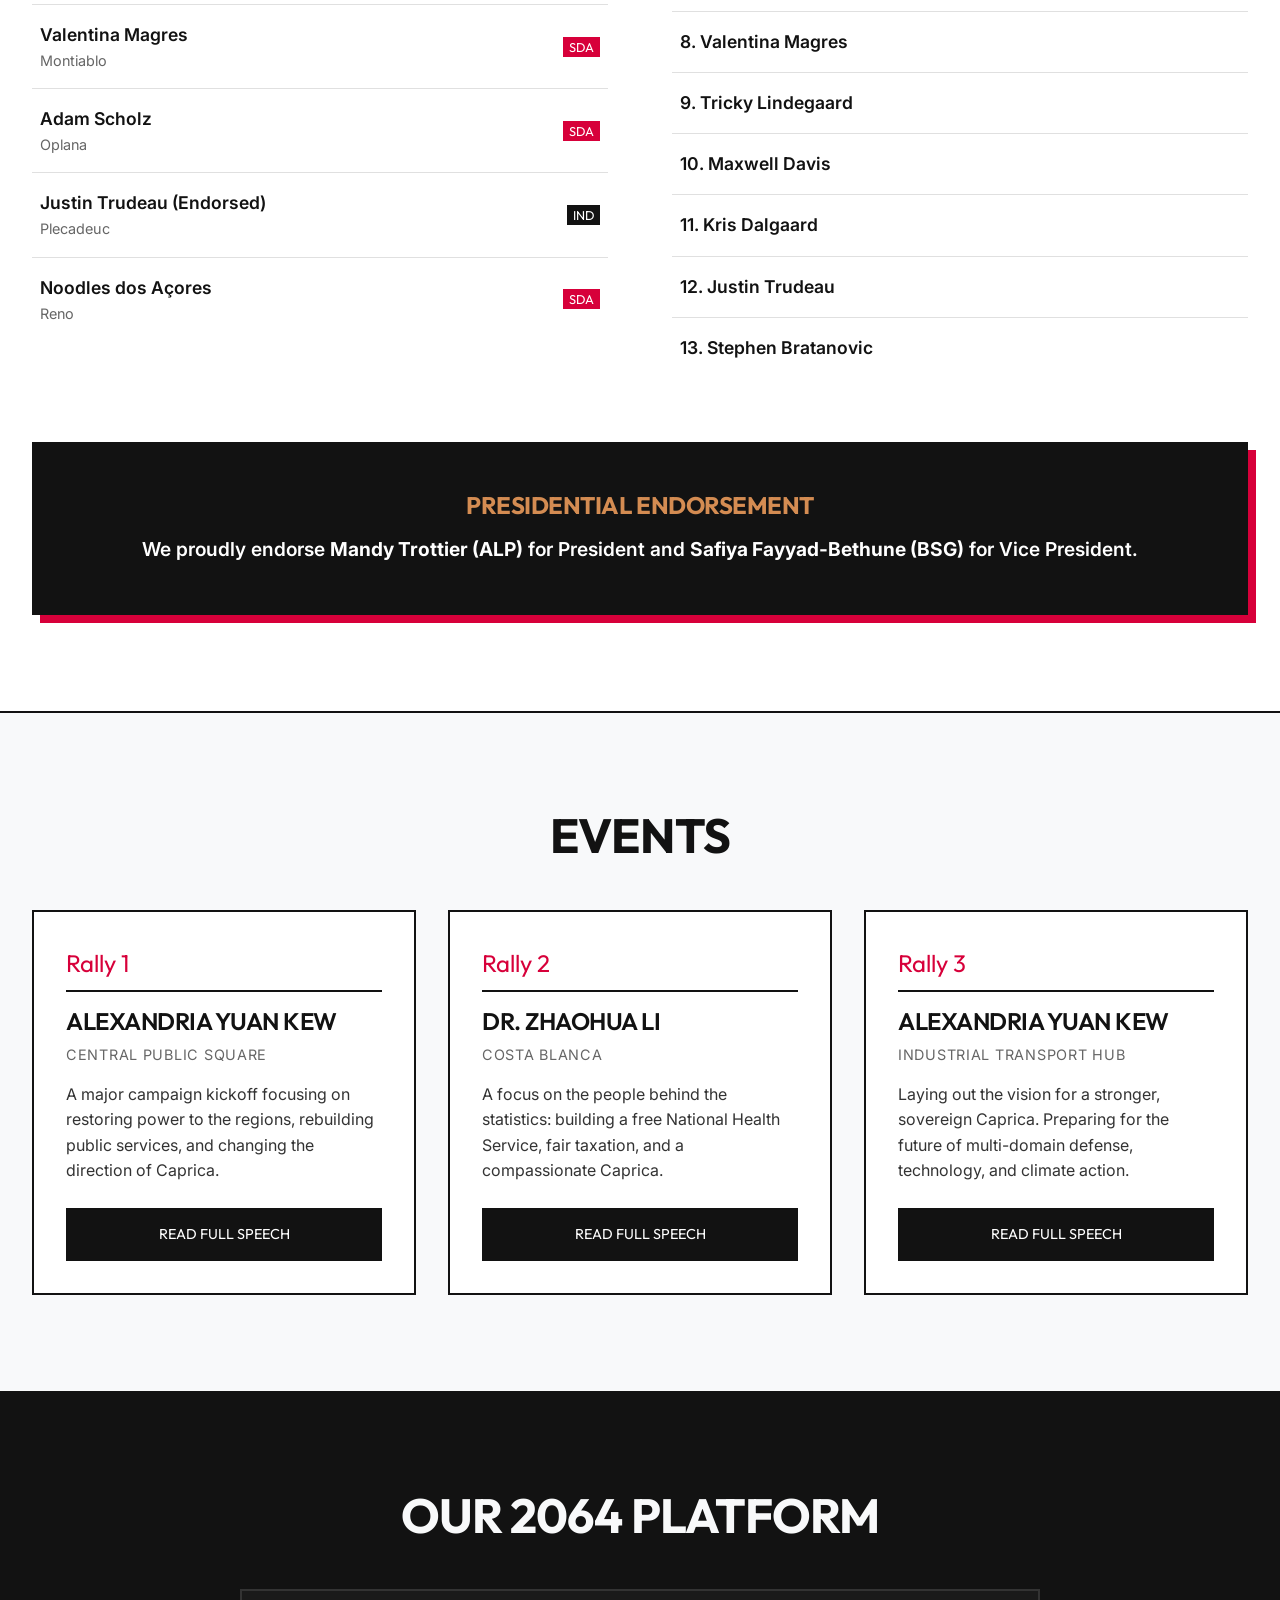
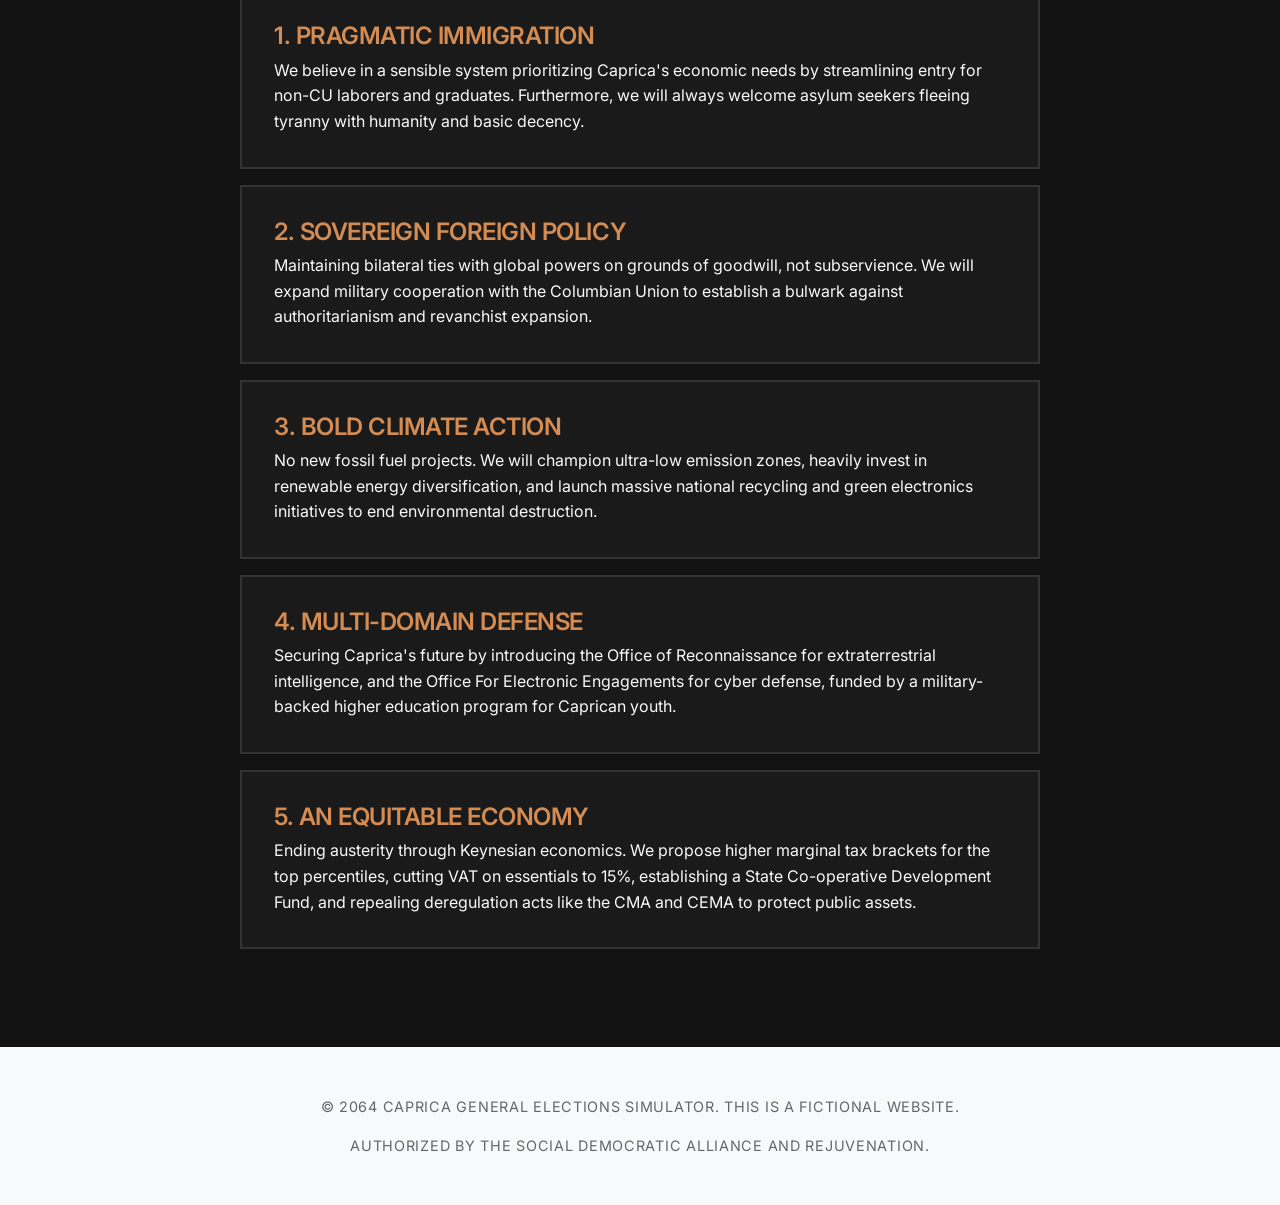
==== commit a86cd971: "ooughh" ====
--- a/index.html
+++ b/index.html
@@ -60,8 +60,8 @@
         <div class="container">
             <h2 class="section-header">Campaign Posters</h2>
             <div class="posters-grid">
-                <div class="poster-placeholder">Poster 1 [Placeholder]</div>
-                <div class="poster-placeholder">Poster 2 [Placeholder]</div>
+                <img src="assets/HMolAAiXUAAPQu2.png" alt="Campaign Poster 1" style="width: 100%; height: auto; border: var(--border-width) solid var(--border-color); box-shadow: 8px 8px 0 var(--border-color);">
+                <img src="assets/Hope_for_Caprica.4.png" alt="Campaign Poster 2" style="width: 100%; height: auto; border: var(--border-width) solid var(--border-color); box-shadow: 8px 8px 0 var(--border-color);">
             </div>
         </div>
     </section>
@@ -182,24 +182,27 @@
             <div class="events-grid">
                 
                 <div class="event-card">
-                    <div class="event-date">OCT 12, 2064</div>
-                    <h3 class="event-title">Coalition Rally</h3>
-                    <div class="event-location">Kazana City Center</div>
-                    <p class="event-desc">Join Florence Marin and regional candidates for our massive campaign kickoff rally. Hear our vision for a unified Caprica.</p>
+                    <div class="event-date">Rally 1</div>
+                    <h3 class="event-title">Alexandria Yuan Kew</h3>
+                    <div class="event-location">Central Public Square</div>
+                    <p class="event-desc">A major campaign kickoff focusing on restoring power to the regions, rebuilding public services, and changing the direction of Caprica.</p>
+                    <a href="event1.html" class="read-more-btn">Read Full Speech</a>
                 </div>
 
                 <div class="event-card">
-                    <div class="event-date">OCT 18, 2064</div>
-                    <h3 class="event-title">Town Hall: Infrastructure</h3>
-                    <div class="event-location">Kalahooska</div>
-                    <p class="event-desc">A deep dive into Rejuvenation's plan for massive social infrastructure and public housing investments across all regions.</p>
+                    <div class="event-date">Rally 2</div>
+                    <h3 class="event-title">Dr. Zhaohua Li</h3>
+                    <div class="event-location">Costa Blanca</div>
+                    <p class="event-desc">A focus on the people behind the statistics: building a free National Health Service, fair taxation, and a compassionate Caprica.</p>
+                    <a href="event2.html" class="read-more-btn">Read Full Speech</a>
                 </div>
 
                 <div class="event-card">
-                    <div class="event-date">OCT 24, 2064</div>
-                    <h3 class="event-title">The Working Class Summit</h3>
-                    <div class="event-location">Cambria</div>
-                    <p class="event-desc">SDA leaders gather to discuss progressive taxation, workers' rights, and ending austerity measures for good.</p>
+                    <div class="event-date">Rally 3</div>
+                    <h3 class="event-title">Alexandria Yuan Kew</h3>
+                    <div class="event-location">Industrial Transport Hub</div>
+                    <p class="event-desc">Laying out the vision for a stronger, sovereign Caprica. Preparing for the future of multi-domain defense, technology, and climate action.</p>
+                    <a href="event3.html" class="read-more-btn">Read Full Speech</a>
                 </div>
 
             </div>
@@ -213,18 +216,28 @@
             <div class="manifesto-grid">
                 
                 <div class="manifesto-item">
-                    <h3>1. A Socialist Market Economy</h3>
-                    <p>Rejecting neoliberalism and austerity, we commit to progressive taxation and Keynesian investment. We will balance common ownership and market socialism to ensure working Capricans reap the full fruits of their collective labor.</p>
-                </div>
-                
-                <div class="manifesto-item">
-                    <h3>2. Sweeping Social Infrastructure & Housing</h3>
-                    <p>Implementing long-term economic planning to aggressively expand public housing and vital social infrastructure, ensuring developmentalist growth reaches every region of Caprica.</p>
-                </div>
-
-                <div class="manifesto-item">
-                    <h3>3. Transparent & Unified Governance</h3>
-                    <p>Bridging the SDA's vision for a strong, centralized Columbian state with Rejuvenation's dedication to regional autonomy and fierce anti-corruption measures to deliver a modern, accountable government.</p>
+                    <h3>1. Pragmatic Immigration</h3>
+                    <p>We believe in a sensible system prioritizing Caprica's economic needs by streamlining entry for non-CU laborers and graduates. Furthermore, we will always welcome asylum seekers fleeing tyranny with humanity and basic decency.</p>
+                </div>
+                
+                <div class="manifesto-item">
+                    <h3>2. Sovereign Foreign Policy</h3>
+                    <p>Maintaining bilateral ties with global powers on grounds of goodwill, not subservience. We will expand military cooperation with the Columbian Union to establish a bulwark against authoritarianism and revanchist expansion.</p>
+                </div>
+
+                <div class="manifesto-item">
+                    <h3>3. Bold Climate Action</h3>
+                    <p>No new fossil fuel projects. We will champion ultra-low emission zones, heavily invest in renewable energy diversification, and launch massive national recycling and green electronics initiatives to end environmental destruction.</p>
+                </div>
+
+                <div class="manifesto-item">
+                    <h3>4. Multi-Domain Defense</h3>
+                    <p>Securing Caprica's future by introducing the Office of Reconnaissance for extraterrestrial intelligence, and the Office For Electronic Engagements for cyber defense, funded by a military-backed higher education program for Caprican youth.</p>
+                </div>
+
+                <div class="manifesto-item">
+                    <h3>5. An Equitable Economy</h3>
+                    <p>Ending austerity through Keynesian economics. We propose higher marginal tax brackets for the top percentiles, cutting VAT on essentials to 15%, establishing a State Co-operative Development Fund, and repealing deregulation acts like the CMA and CEMA to protect public assets.</p>
                 </div>
 
             </div>
--- a/css/style.css
+++ b/css/style.css
@@ -430,5 +430,88 @@
   font-size: 1rem;
   color: #333;
   flex-grow: 1;
-}
-
+  margin-bottom: 1.5rem;
+}
+
+.read-more-btn {
+  display: inline-block;
+  background-color: var(--text-main);
+  color: #FFF;
+  font-family: var(--font-display);
+  text-decoration: none;
+  padding: 0.8rem 1.5rem;
+  border: var(--border-width) solid var(--text-main);
+  text-align: center;
+  text-transform: uppercase;
+  transition: all 0.2s ease;
+  font-size: 0.9rem;
+}
+.read-more-btn:hover {
+  background-color: #FFF;
+  color: var(--text-main);
+  box-shadow: 4px 4px 0 var(--sda-red);
+}
+
+/* Event Pages (Reading mode) */
+.event-page {
+  padding: 8rem 0 4rem;
+  background: var(--bg-color);
+  min-height: 100vh;
+}
+.back-btn {
+  display: inline-block;
+  margin-bottom: 2rem;
+  font-family: var(--font-display);
+  font-weight: 600;
+  text-transform: uppercase;
+  color: var(--text-main);
+  text-decoration: none;
+  border-bottom: 2px solid transparent;
+  transition: border-color 0.2s ease;
+}
+.back-btn:hover {
+  border-bottom: 2px solid var(--sda-red);
+}
+.event-article {
+  background: #FFF;
+  border: var(--border-width) solid var(--border-color);
+  padding: 4rem;
+  box-shadow: 12px 12px 0 var(--border-color);
+  max-width: 800px;
+  margin: 0 auto;
+}
+.event-article-header {
+  margin-bottom: 3rem;
+  border-bottom: 4px solid var(--border-color);
+  padding-bottom: 2rem;
+}
+.event-article-header h1 {
+  font-size: 3rem;
+  margin-bottom: 1rem;
+  line-height: 1.1;
+}
+.event-article-meta {
+  font-family: var(--font-display);
+  color: var(--sda-red);
+  font-size: 1.2rem;
+  text-transform: uppercase;
+}
+.speech-transcript p {
+  font-size: 1.2rem;
+  line-height: 1.8;
+  margin-bottom: 1.5rem;
+  color: #222;
+}
+.speech-transcript p.stage-direction {
+  font-style: italic;
+  color: #666;
+  font-size: 1.1rem;
+  margin: 2rem 0;
+  border-left: 3px solid var(--rej-gold);
+  padding-left: 1rem;
+}
+@media (max-width: 768px) {
+  .event-article { padding: 2rem; }
+  .event-article-header h1 { font-size: 2rem; }
+}
+
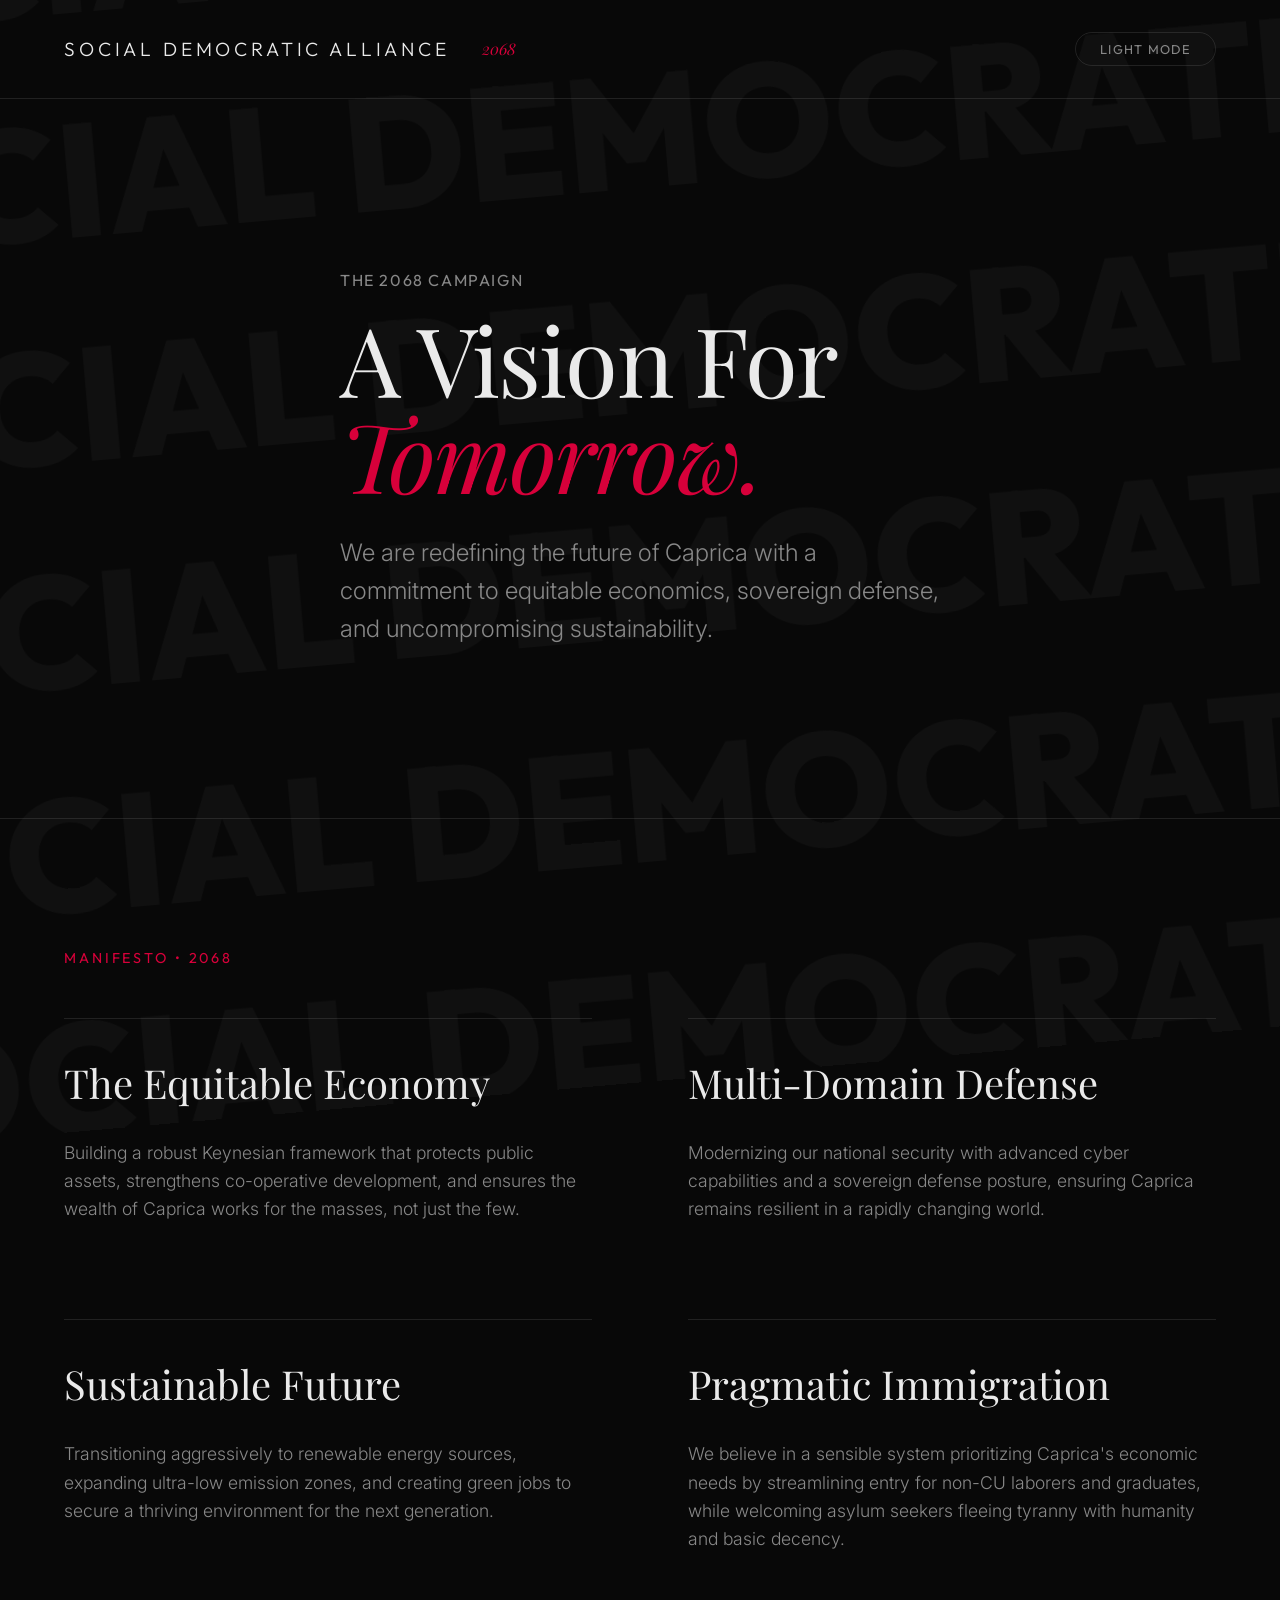
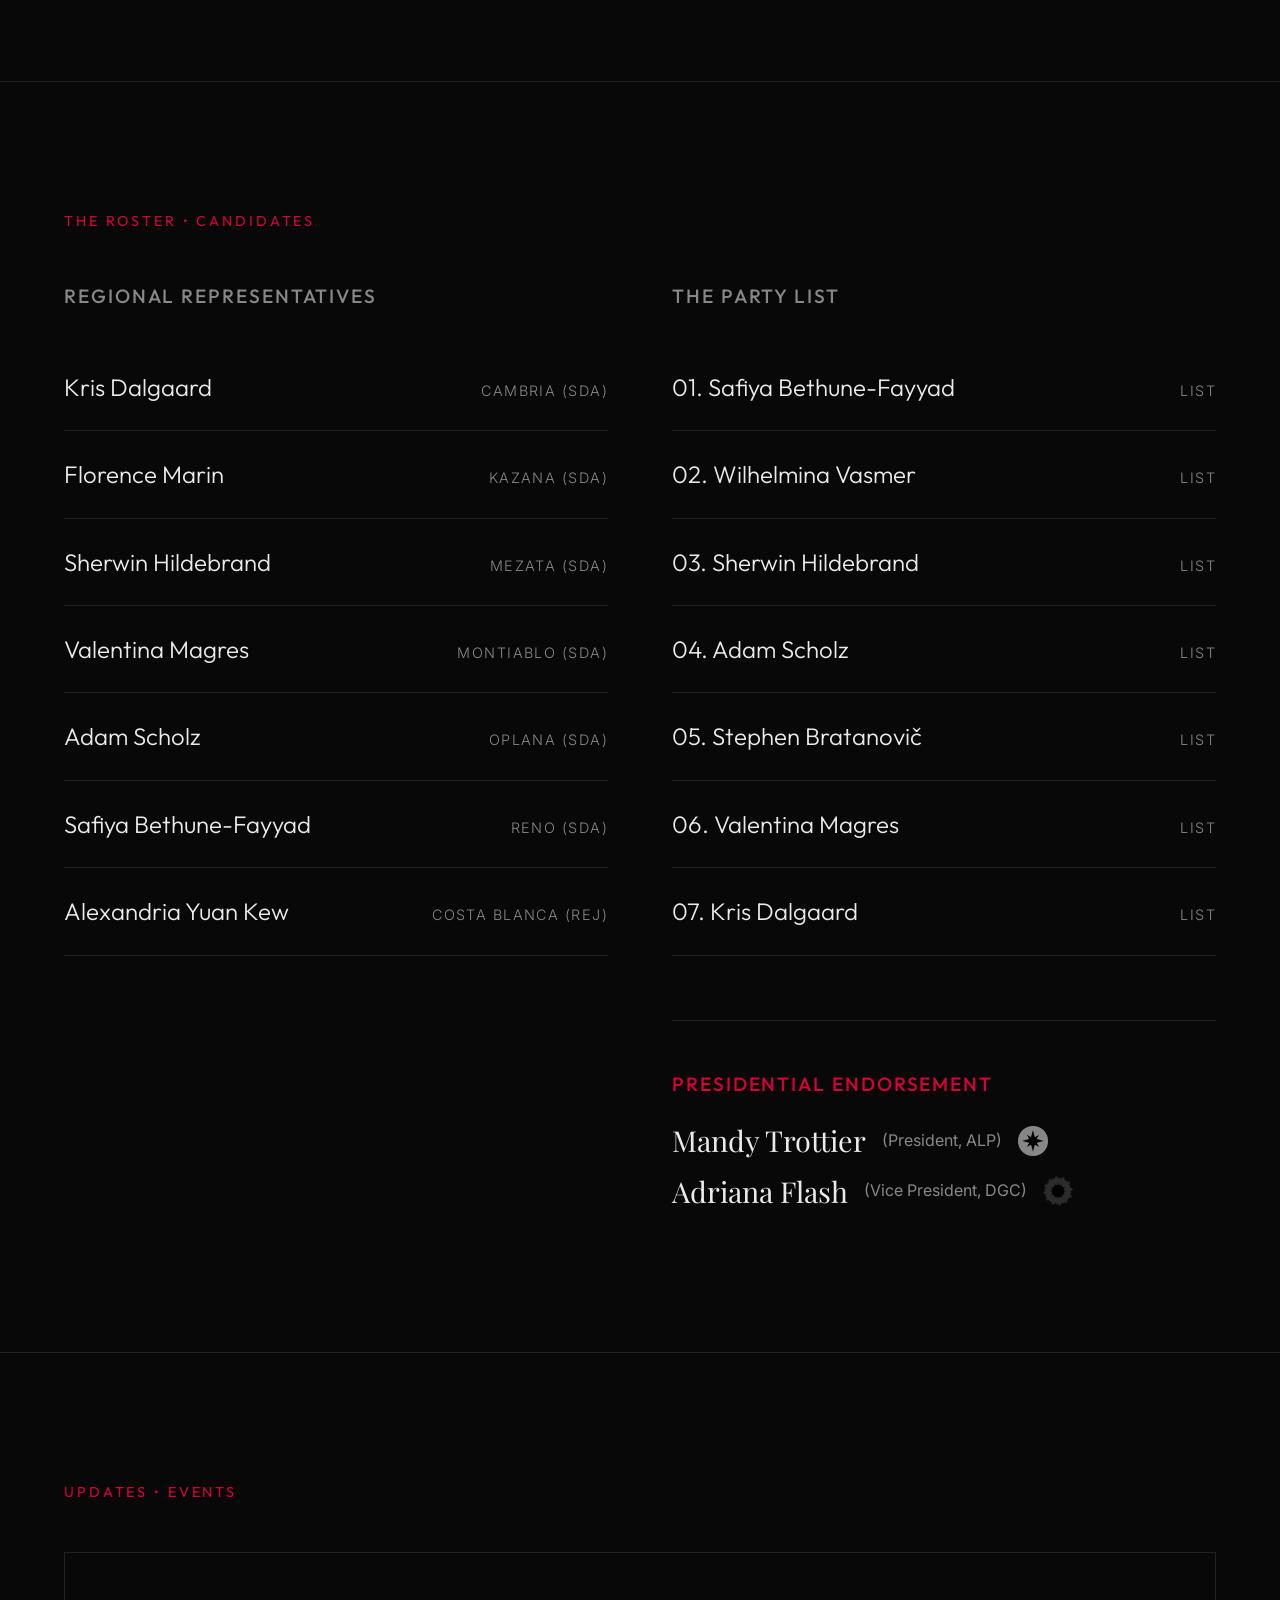
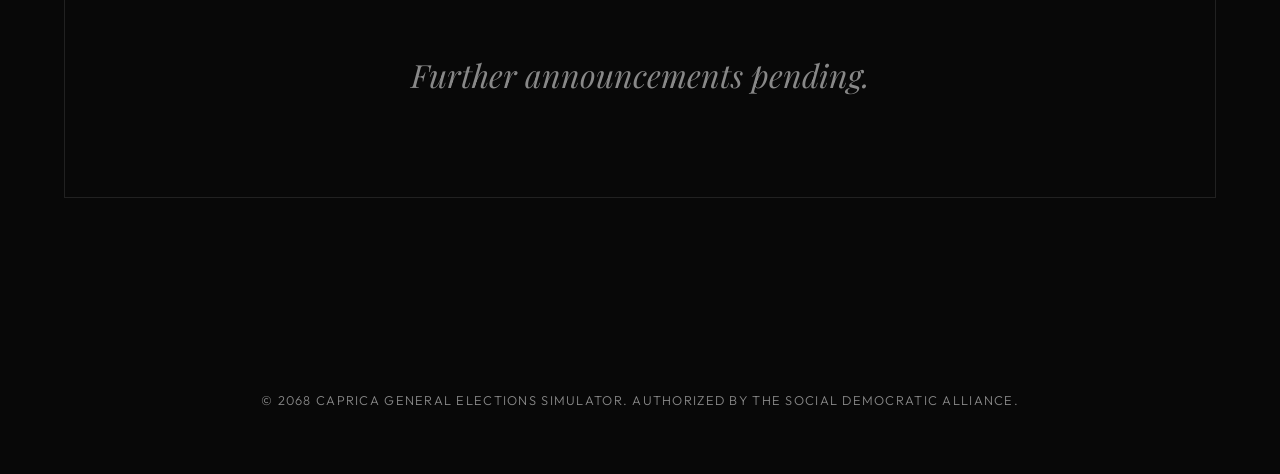
==== commit 7df25c4a: "oouguhhhh" ====
--- a/index.html
+++ b/index.html
@@ -3,256 +3,122 @@
 <head>
     <meta charset="UTF-8">
     <meta name="viewport" content="width=device-width, initial-scale=1.0">
-    <title>SDA & Rejuvenation | 2064 Caprica Elections</title>
-    <meta name="description" content="The official campaign website for the Social Democratic Alliance and Rejuvenation for the 2064 General Elections of Caprica.">
-    <link rel="stylesheet" href="css/style.css">
+    <title>SDA | 2068 Caprica Elections</title>
+    <meta name="description" content="The official campaign website for the Social Democratic Alliance for the 2068 General Elections of Caprica.">
+    <link rel="stylesheet" href="css/style.css?v=2068-mag-v2">
 </head>
 <body>
 
-    <!-- Hero Section -->
-    <section class="hero">
-        <!-- Marquee Background -->
-        <div class="marquee-container" id="marquee-container">
-            <!-- Rows will be injected via JS for cleaner HTML, or we can hardcode a few -->
+    <!-- Global Background Marquee -->
+    <div class="global-marquee-container" id="global-marquee-container">
+        <!-- Injected via JS -->
+    </div>
+
+    <nav>
+        <div class="nav-left">
+            <div class="nav-brand">Social Democratic Alliance</div>
+            <div class="nav-year">2068</div>
         </div>
+        <button id="theme-toggle" class="theme-toggle">Light Mode</button>
+    </nav>
 
-        <!-- Foreground Content -->
-        <div class="hero-content">
-            <h1 class="hero-title">A New Dawn For Caprica</h1>
-            <p class="hero-subtitle">Vote SDA and Rejuvenation in the 2064 General Elections</p>
-            <div class="hero-logos">
-                <img src="assets/SDAlogo.svg" alt="Social Democratic Alliance Logo">
-                <img src="assets/RejuvenationLogo.svg" alt="Rejuvenation Logo">
-            </div>
+    <header class="hero">
+        <div class="container">
+            <div class="hero-sub">The 2068 Campaign</div>
+            <h1 class="editorial-header">A Vision For <br><i>Tomorrow.</i></h1>
+            <p class="hero-description">We are redefining the future of Caprica with a commitment to equitable economics, sovereign defense, and uncompromising sustainability.</p>
         </div>
-    </section>
+    </header>
 
-    <!-- Featured Parties Section -->
-    <section class="parties-section">
+    <section class="platform-section">
         <div class="container">
-            <h2 class="section-header">The Coalition</h2>
-            <div class="parties-grid">
+            <span class="section-label">Manifesto &bull; 2068</span>
+            <div class="platform-grid">
                 
-                <!-- SDA Card -->
-                <div class="party-card sda">
-                    <div class="party-logo-wrapper">
-                        <img src="assets/SDAsmall.svg" alt="SDA Logo">
-                    </div>
-                    <h3 class="party-name">Social Democratic Alliance</h3>
-                    <p class="party-desc">Driven by the principles of social democracy and progressivism, the SDA stands firmly against trickle-down economics and austerity. We advocate for a strong, centralized Columbian union, Keynesian economics, and the solidaristic vision of securing the full fruits of collective industry for the masses.</p>
-                </div>
+                <article class="platform-article">
+                    <h3>The Equitable Economy</h3>
+                    <p>Building a robust Keynesian framework that protects public assets, strengthens co-operative development, and ensures the wealth of Caprica works for the masses, not just the few.</p>
+                </article>
 
-                <!-- Rejuvenation Card -->
-                <div class="party-card rej">
-                    <div class="party-logo-wrapper">
-                        <img src="assets/RejuvenationLogo.svg" alt="Rejuvenation Logo">
-                    </div>
-                    <h3 class="party-name">Rejuvenation</h3>
-                    <p class="party-desc">Guided by Yuan Kew Thought and regional developmentalism, Rejuvenation champions a socialist market economy. We are dedicated to anti-corruption governance, empowering regional autonomy, and driving massive long-term investments into public housing and social infrastructure.</p>
-                </div>
+                <article class="platform-article">
+                    <h3>Multi-Domain Defense</h3>
+                    <p>Modernizing our national security with advanced cyber capabilities and a sovereign defense posture, ensuring Caprica remains resilient in a rapidly changing world.</p>
+                </article>
+
+                <article class="platform-article">
+                    <h3>Sustainable Future</h3>
+                    <p>Transitioning aggressively to renewable energy sources, expanding ultra-low emission zones, and creating green jobs to secure a thriving environment for the next generation.</p>
+                </article>
+                
+                <article class="platform-article">
+                    <h3>Pragmatic Immigration</h3>
+                    <p>We believe in a sensible system prioritizing Caprica's economic needs by streamlining entry for non-CU laborers and graduates, while welcoming asylum seekers fleeing tyranny with humanity and basic decency.</p>
+                </article>
 
             </div>
         </div>
     </section>
 
-    <!-- Posters Section -->
-    <section class="posters-section">
+    <section class="candidates-section">
         <div class="container">
-            <h2 class="section-header">Campaign Posters</h2>
-            <div class="posters-grid">
-                <img src="assets/HMolAAiXUAAPQu2.png" alt="Campaign Poster 1" style="width: 100%; height: auto; border: var(--border-width) solid var(--border-color); box-shadow: 8px 8px 0 var(--border-color);">
-                <img src="assets/Hope_for_Caprica.4.png" alt="Campaign Poster 2" style="width: 100%; height: auto; border: var(--border-width) solid var(--border-color); box-shadow: 8px 8px 0 var(--border-color);">
+            <span class="section-label">The Roster &bull; Candidates</span>
+            
+            <div class="roster-grid">
+                <div>
+                    <h3 style="font-family: var(--font-display); font-weight: 500; font-size: 1.2rem; margin-bottom: 2rem; color: var(--text-muted); text-transform: uppercase; letter-spacing: 0.1em;">Regional Representatives</h3>
+                    <ul class="roster-list">
+                        <li>Kris Dalgaard <span>Cambria (SDA)</span></li>
+                        <li>Florence Marin <span>Kazana (SDA)</span></li>
+                        <li>Sherwin Hildebrand <span>Mezata (SDA)</span></li>
+                        <li>Valentina Magres <span>Montiablo (SDA)</span></li>
+                        <li>Adam Scholz <span>Oplana (SDA)</span></li>
+                        <li>Safiya Bethune-Fayyad <span>Reno (SDA)</span></li>
+                        <li class="rej-candidate">Alexandria Yuan Kew <span>Costa Blanca (REJ)</span></li>
+                    </ul>
+                </div>
+
+                <div>
+                    <h3 style="font-family: var(--font-display); font-weight: 500; font-size: 1.2rem; margin-bottom: 2rem; color: var(--text-muted); text-transform: uppercase; letter-spacing: 0.1em;">The Party List</h3>
+                    <ul class="roster-list">
+                        <li>01. Safiya Bethune-Fayyad <span>List</span></li>
+                        <li>02. Wilhelmina Vasmer <span>List</span></li>
+                        <li>03. Sherwin Hildebrand <span>List</span></li>
+                        <li>04. Adam Scholz <span>List</span></li>
+                        <li>05. Stephen Bratanovič <span>List</span></li>
+                        <li>06. Valentina Magres <span>List</span></li>
+                        <li>07. Kris Dalgaard <span>List</span></li>
+                    </ul>
+
+                    <div style="margin-top: 4rem; padding-top: 3rem; border-top: 1px solid var(--line-color);">
+                        <h3 style="font-family: var(--font-display); font-weight: 500; font-size: 1.2rem; margin-bottom: 1.5rem; color: var(--sda-red); text-transform: uppercase; letter-spacing: 0.1em;">Presidential Endorsement</h3>
+                        <div class="endorsement-item endorsement-alp">
+                            Mandy Trottier <span>(President, ALP)</span>
+                            <img src="assets/ALiconnew.png" alt="ALP Logo">
+                        </div>
+                        <div class="endorsement-item endorsement-dgc">
+                            Adriana Flash <span>(Vice President, DGC)</span>
+                            <img src="assets/Greenelectionsymbol.png" alt="DGC Logo">
+                        </div>
+                    </div>
+                </div>
+            </div>
+
+        </div>
+    </section>
+
+    <section class="news-section" style="border-bottom: none;">
+        <div class="container">
+            <span class="section-label">Updates &bull; Events</span>
+            <div style="padding: 6rem 0; text-align: center; border: 1px solid var(--line-color);">
+                <p style="font-family: var(--font-serif); font-size: 2rem; color: var(--text-muted); font-style: italic;">Further announcements pending.</p>
             </div>
         </div>
     </section>
 
-    <!-- Candidates & Endorsements Section -->
-    <section class="candidates-section">
-        <div class="container">
-            <h2 class="section-header">Our Candidates</h2>
-            <div class="candidates-grid">
-                <!-- Regionals -->
-                <div class="list-box">
-                    <h3>Regionals</h3>
-                    
-                    <div class="candidate-item">
-                        <div>
-                            <div class="candidate-name">Kris Dalgaard</div>
-                            <div class="candidate-region">Cambria</div>
-                        </div>
-                        <div class="candidate-meta"><span class="candidate-party sda">SDA</span></div>
-                    </div>
-                    
-                    <div class="candidate-item">
-                        <div>
-                            <div class="candidate-name">Maxwell Davis</div>
-                            <div class="candidate-region">Carnapol</div>
-                        </div>
-                        <div class="candidate-meta"><span class="candidate-party sda">SDA</span></div>
-                    </div>
-                    
-                    <div class="candidate-item">
-                        <div>
-                            <div class="candidate-name">Corey O'Sullivan</div>
-                            <div class="candidate-region">Kalahooska</div>
-                        </div>
-                        <div class="candidate-meta"><span class="candidate-party rej">REJ</span></div>
-                    </div>
-                    
-                    <div class="candidate-item">
-                        <div>
-                            <div class="candidate-name">Florence Marin</div>
-                            <div class="candidate-region">Kazana</div>
-                        </div>
-                        <div class="candidate-meta"><span class="candidate-party sda">SDA</span></div>
-                    </div>
-                    
-                    <div class="candidate-item">
-                        <div>
-                            <div class="candidate-name">Sherwin Hildebrand</div>
-                            <div class="candidate-region">Mezata</div>
-                        </div>
-                        <div class="candidate-meta"><span class="candidate-party sda">SDA</span></div>
-                    </div>
-                    
-                    <div class="candidate-item">
-                        <div>
-                            <div class="candidate-name">Valentina Magres</div>
-                            <div class="candidate-region">Montiablo</div>
-                        </div>
-                        <div class="candidate-meta"><span class="candidate-party sda">SDA</span></div>
-                    </div>
-                    
-                    <div class="candidate-item">
-                        <div>
-                            <div class="candidate-name">Adam Scholz</div>
-                            <div class="candidate-region">Oplana</div>
-                        </div>
-                        <div class="candidate-meta"><span class="candidate-party sda">SDA</span></div>
-                    </div>
-                    
-                    <div class="candidate-item">
-                        <div>
-                            <div class="candidate-name">Justin Trudeau (Endorsed)</div>
-                            <div class="candidate-region">Plecadeuc</div>
-                        </div>
-                        <div class="candidate-meta"><span class="candidate-party">IND</span></div>
-                    </div>
-                    
-                    <div class="candidate-item">
-                        <div>
-                            <div class="candidate-name">Noodles dos Açores</div>
-                            <div class="candidate-region">Reno</div>
-                        </div>
-                        <div class="candidate-meta"><span class="candidate-party sda">SDA</span></div>
-                    </div>
-                    
-                </div>
-                
-                <!-- The List -->
-                <div class="list-box">
-                    <h3>The List</h3>
-                    <div class="candidate-item"><div class="candidate-name">1. Florence Marin</div></div>
-                    <div class="candidate-item"><div class="candidate-name">2. Alexandria Kuan Yew Lee</div></div>
-                    <div class="candidate-item"><div class="candidate-name">3. Sherwin Hildebrand</div></div>
-                    <div class="candidate-item"><div class="candidate-name">4. Wilhelmina Vasmer</div></div>
-                    <div class="candidate-item"><div class="candidate-name">5. Corey O'Sullivan</div></div>
-                    <div class="candidate-item"><div class="candidate-name">6. Noodles dos Açores</div></div>
-                    <div class="candidate-item"><div class="candidate-name">7. Adam Scholz</div></div>
-                    <div class="candidate-item"><div class="candidate-name">8. Valentina Magres</div></div>
-                    <div class="candidate-item"><div class="candidate-name">9. Tricky Lindegaard</div></div>
-                    <div class="candidate-item"><div class="candidate-name">10. Maxwell Davis</div></div>
-                    <div class="candidate-item"><div class="candidate-name">11. Kris Dalgaard</div></div>
-                    <div class="candidate-item"><div class="candidate-name">12. Justin Trudeau</div></div>
-                    <div class="candidate-item"><div class="candidate-name">13. Stephen Bratanovic</div></div>
-                </div>
-            </div>
-            
-            <div class="endorsement-banner">
-                <h2>Presidential Endorsement</h2>
-                <p>We proudly endorse <strong>Mandy Trottier (ALP)</strong> for President and <strong>Safiya Fayyad-Bethune (BSG)</strong> for Vice President.</p>
-            </div>
-        </div>
-    </section>
-
-    <!-- Events Section -->
-    <section class="events-section">
-        <div class="container">
-            <h2 class="section-header">Events</h2>
-            <div class="events-grid">
-                
-                <div class="event-card">
-                    <div class="event-date">Rally 1</div>
-                    <h3 class="event-title">Alexandria Yuan Kew</h3>
-                    <div class="event-location">Central Public Square</div>
-                    <p class="event-desc">A major campaign kickoff focusing on restoring power to the regions, rebuilding public services, and changing the direction of Caprica.</p>
-                    <a href="event1.html" class="read-more-btn">Read Full Speech</a>
-                </div>
-
-                <div class="event-card">
-                    <div class="event-date">Rally 2</div>
-                    <h3 class="event-title">Dr. Zhaohua Li</h3>
-                    <div class="event-location">Costa Blanca</div>
-                    <p class="event-desc">A focus on the people behind the statistics: building a free National Health Service, fair taxation, and a compassionate Caprica.</p>
-                    <a href="event2.html" class="read-more-btn">Read Full Speech</a>
-                </div>
-
-                <div class="event-card">
-                    <div class="event-date">Rally 3</div>
-                    <h3 class="event-title">Alexandria Yuan Kew</h3>
-                    <div class="event-location">Industrial Transport Hub</div>
-                    <p class="event-desc">Laying out the vision for a stronger, sovereign Caprica. Preparing for the future of multi-domain defense, technology, and climate action.</p>
-                    <a href="event3.html" class="read-more-btn">Read Full Speech</a>
-                </div>
-
-            </div>
-        </div>
-    </section>
-
-    <!-- Manifesto / Platform Section -->
-    <section class="manifesto-section">
-        <div class="container">
-            <h2 class="section-header">Our 2064 Platform</h2>
-            <div class="manifesto-grid">
-                
-                <div class="manifesto-item">
-                    <h3>1. Pragmatic Immigration</h3>
-                    <p>We believe in a sensible system prioritizing Caprica's economic needs by streamlining entry for non-CU laborers and graduates. Furthermore, we will always welcome asylum seekers fleeing tyranny with humanity and basic decency.</p>
-                </div>
-                
-                <div class="manifesto-item">
-                    <h3>2. Sovereign Foreign Policy</h3>
-                    <p>Maintaining bilateral ties with global powers on grounds of goodwill, not subservience. We will expand military cooperation with the Columbian Union to establish a bulwark against authoritarianism and revanchist expansion.</p>
-                </div>
-
-                <div class="manifesto-item">
-                    <h3>3. Bold Climate Action</h3>
-                    <p>No new fossil fuel projects. We will champion ultra-low emission zones, heavily invest in renewable energy diversification, and launch massive national recycling and green electronics initiatives to end environmental destruction.</p>
-                </div>
-
-                <div class="manifesto-item">
-                    <h3>4. Multi-Domain Defense</h3>
-                    <p>Securing Caprica's future by introducing the Office of Reconnaissance for extraterrestrial intelligence, and the Office For Electronic Engagements for cyber defense, funded by a military-backed higher education program for Caprican youth.</p>
-                </div>
-
-                <div class="manifesto-item">
-                    <h3>5. An Equitable Economy</h3>
-                    <p>Ending austerity through Keynesian economics. We propose higher marginal tax brackets for the top percentiles, cutting VAT on essentials to 15%, establishing a State Co-operative Development Fund, and repealing deregulation acts like the CMA and CEMA to protect public assets.</p>
-                </div>
-
-            </div>
-        </div>
-    </section>
-
-    <!-- Footer -->
     <footer>
-        <div class="container footer-content">
-            <p>&copy; 2064 Caprica General Elections Simulator. This is a fictional website.</p>
-            <p style="margin-top: 1rem;">Authorized by the Social Democratic Alliance and Rejuvenation.</p>
-        </div>
+        &copy; 2068 Caprica General Elections Simulator. Authorized by the Social Democratic Alliance.
     </footer>
 
-    <!-- JavaScript for Marquee injection -->
     <script src="js/main.js"></script>
 </body>
 </html>
--- a/css/style.css
+++ b/css/style.css
@@ -1,20 +1,28 @@
-@import url('https://fonts.googleapis.com/css2?family=Inter:wght@300;400;600;800&family=Outfit:wght@800;900&display=swap');
+@import url('https://fonts.googleapis.com/css2?family=Inter:wght@300;400;500&family=Outfit:wght@300;500;800&family=Playfair+Display:ital,wght@0,400;0,600;1,400&display=swap');
 
 :root {
-  /* Core Colors */
   --sda-red: #D7003A;
-  --rej-gold: #D48C52;
+  
+  /* Dark Theme (Default) */
+  --bg-color: #080808;
+  --text-main: #EAEAEA;
+  --text-muted: #888888;
+  --line-color: rgba(255, 255, 255, 0.1);
+  --marquee-color: #FFFFFF;
+  --logo-invert: 1;
+  
+  --font-body: 'Inter', sans-serif;
+  --font-display: 'Outfit', sans-serif;
+  --font-serif: 'Playfair Display', serif;
+}
+
+[data-theme="light"] {
   --bg-color: #F8F9FA;
-  --text-main: #121212;
-  --border-color: #121212;
-
-  /* Typography */
-  --font-main: 'Inter', sans-serif;
-  --font-display: 'Outfit', sans-serif;
-
-  /* Structural */
-  --border-width: 2px;
-  --border-radius: 0;
+  --text-main: #111111;
+  --text-muted: #666666;
+  --line-color: rgba(0, 0, 0, 0.1);
+  --marquee-color: #111111;
+  --logo-invert: 0;
 }
 
 * {
@@ -24,132 +32,53 @@
 }
 
 body {
-  font-family: var(--font-main);
+  font-family: var(--font-body);
   background-color: var(--bg-color);
   color: var(--text-main);
   line-height: 1.6;
   overflow-x: hidden;
-}
-
-/* Typography basics */
-h1, h2, h3, h4 {
-  font-family: var(--font-display);
-  text-transform: uppercase;
-  line-height: 1.1;
-  letter-spacing: -0.02em;
-}
-
-/* Sharp, structured container */
-.container {
-  max-width: 1400px;
-  margin: 0 auto;
-  padding: 0 2rem;
-}
-
-/* Characteristic Borders */
-.bordered-section {
-  border: var(--border-width) solid var(--border-color);
-  border-radius: var(--border-radius);
-  background-color: #FFFFFF;
-}
-
-/* Hero Section */
-.hero {
   position: relative;
-  min-height: 90vh;
-  display: flex;
-  align-items: center;
-  justify-content: center;
-  overflow: hidden;
-  border-bottom: var(--border-width) solid var(--border-color);
-  background-color: var(--bg-color);
-}
-
-.hero-content {
-  position: relative;
-  z-index: 10;
-  text-align: center;
-  background: var(--bg-color);
-  padding: 4rem;
-  border: var(--border-width) solid var(--border-color);
-  box-shadow: 12px 12px 0 var(--sda-red);
-}
-
-.hero-title {
-  font-size: 5rem;
-  margin-bottom: 1rem;
-}
-
-.hero-subtitle {
-  font-size: 1.5rem;
-  font-weight: 300;
-  margin-bottom: 2rem;
-}
-
-.hero-logos {
-  display: flex;
-  justify-content: center;
-  gap: 2rem;
-  margin-top: 2rem;
-}
-
-.hero-logos img {
-  height: 140px;
-  width: auto;
-  filter: grayscale(100%) contrast(120%);
-  transition: filter 0.3s ease, transform 0.3s ease;
-}
-
-.hero-logos img:hover {
-  filter: grayscale(0%);
-  transform: scale(1.05);
-}
-
-/* Marquee Background */
-.marquee-container {
-  position: absolute;
+}
+
+/* --- Global Background Marquee --- */
+.global-marquee-container {
+  position: fixed;
   top: -20%;
   left: -20%;
   width: 140%;
   height: 140%;
-  z-index: 1;
+  z-index: -1;
   pointer-events: none;
   overflow: hidden;
   display: flex;
   flex-direction: column;
   justify-content: center;
-  transform: rotate(-10deg);
-  opacity: 0.05;
+  transform: rotate(-5deg);
+  opacity: 0.03; /* Very subtle */
 }
 
 .marquee-row {
   display: flex;
   white-space: nowrap;
-  margin-bottom: -1rem;
+  margin-bottom: -2rem;
   width: max-content;
 }
 
 .marquee-text {
   font-family: var(--font-display);
-  font-size: 8rem;
-  font-weight: 900;
-  color: var(--border-color);
-  padding-right: 2rem;
-  text-transform: uppercase;
-}
-.marquee-sda {
-  color: var(--sda-red);
-}
-.marquee-rej {
-  color: var(--rej-gold);
-}
-
-/* Alternate directions for marquee */
+  font-size: 10rem;
+  font-weight: 800;
+  color: var(--marquee-color);
+  padding-right: 4rem;
+  text-transform: uppercase;
+  transition: color 0.3s ease;
+}
+
 .marquee-row:nth-child(odd) {
-  animation: scroll-left 180s linear infinite;
+  animation: scroll-left 240s linear infinite;
 }
 .marquee-row:nth-child(even) {
-  animation: scroll-right 180s linear infinite;
+  animation: scroll-right 240s linear infinite;
 }
 
 @keyframes scroll-left {
@@ -162,356 +91,245 @@
   100% { transform: translateX(0); }
 }
 
-/* Featured Parties */
-.parties-section {
+/* --- Layout --- */
+.container {
+  max-width: 1600px;
+  margin: 0 auto;
+  padding: 0 4rem;
+}
+
+/* --- Typography --- */
+h1, h2, h3, h4 {
+  font-weight: normal;
+}
+
+.editorial-header {
+  font-family: var(--font-serif);
+  font-size: 6rem;
+  line-height: 1;
+  letter-spacing: -0.02em;
+  margin-bottom: 2rem;
+}
+
+.editorial-header i {
+  color: var(--sda-red);
+}
+
+/* --- Navigation --- */
+nav {
+  display: flex;
+  justify-content: space-between;
+  align-items: center;
+  padding: 2rem 4rem;
+  border-bottom: 1px solid var(--line-color);
+  background: transparent;
+}
+
+.nav-left {
+  display: flex;
+  align-items: center;
+  gap: 2rem;
+}
+
+.nav-brand {
+  font-family: var(--font-display);
+  font-size: 1.2rem;
+  font-weight: 300;
+  letter-spacing: 0.2em;
+  text-transform: uppercase;
+}
+
+.nav-year {
+  font-family: var(--font-serif);
+  font-style: italic;
+  color: var(--sda-red);
+}
+
+.theme-toggle {
+  background: transparent;
+  border: 1px solid var(--line-color);
+  color: var(--text-muted);
+  padding: 0.5rem 1.5rem;
+  font-family: var(--font-display);
+  font-size: 0.8rem;
+  text-transform: uppercase;
+  letter-spacing: 0.1em;
+  cursor: pointer;
+  transition: all 0.3s ease;
+  border-radius: 50px;
+}
+
+.theme-toggle:hover {
+  border-color: var(--text-main);
+  color: var(--text-main);
+}
+
+/* --- Hero --- */
+.hero {
+  min-height: 80vh;
+  display: flex;
+  flex-direction: column;
+  justify-content: center;
+  border-bottom: 1px solid var(--line-color);
   padding: 6rem 0;
 }
 
-.section-header {
-  font-size: 3rem;
+.hero-sub {
+  font-family: var(--font-display);
+  text-transform: uppercase;
+  letter-spacing: 0.1em;
+  font-size: 1rem;
+  color: var(--text-muted);
+  margin-bottom: 1rem;
+}
+
+.hero-description {
+  font-family: var(--font-body);
+  font-size: 1.5rem;
+  font-weight: 300;
+  max-width: 600px;
+  color: var(--text-muted);
+  margin-top: 2rem;
+}
+
+/* --- Editorial Sections --- */
+section {
+  padding: 8rem 0;
+  border-bottom: 1px solid var(--line-color);
+}
+
+.section-label {
+  font-family: var(--font-display);
+  text-transform: uppercase;
+  letter-spacing: 0.2em;
+  font-size: 0.9rem;
+  color: var(--sda-red);
   margin-bottom: 3rem;
-  text-align: center;
-}
-
-.parties-grid {
+  display: block;
+}
+
+/* --- Manifesto / Platform Layout --- */
+.platform-grid {
   display: grid;
-  grid-template-columns: repeat(auto-fit, minmax(300px, 1fr));
-  gap: 2rem;
-}
-
-.party-card {
-  padding: 3rem;
-  border: var(--border-width) solid var(--border-color);
-  background: #FFF;
-  transition: transform 0.2s ease, box-shadow 0.2s ease;
-  position: relative;
-}
-
-.party-card:hover {
-  transform: translateY(-5px);
-}
-
-.party-card.sda:hover {
-  box-shadow: 8px 8px 0 var(--sda-red);
-}
-
-.party-card.rej:hover {
-  box-shadow: 8px 8px 0 var(--rej-gold);
-}
-
-.party-logo-wrapper {
-  height: 100px;
-  margin-bottom: 2rem;
-  display: flex;
-  align-items: center;
-}
-
-.party-logo-wrapper img {
-  max-height: 100%;
-  max-width: 100%;
-}
-
-.party-name {
-  font-size: 2rem;
-  margin-bottom: 1rem;
-}
-
-.party-desc {
+  grid-template-columns: 1fr 1fr;
+  gap: 6rem;
+}
+
+.platform-article {
+  border-top: 1px solid var(--line-color);
+  padding-top: 2rem;
+}
+
+.platform-article h3 {
+  font-family: var(--font-serif);
+  font-size: 2.5rem;
+  margin-bottom: 1.5rem;
+}
+
+.platform-article p {
   font-size: 1.1rem;
-  color: #555;
-}
-
-/* Manifesto Section */
-.manifesto-section {
-  padding: 6rem 0;
-  background-color: #121212;
-  color: #F8F9FA;
-  border-top: var(--border-width) solid var(--border-color);
-}
-
-.manifesto-section .section-header {
-  color: #F8F9FA;
-}
-
-.manifesto-grid {
-  display: grid;
-  grid-template-columns: 1fr;
-  gap: 1rem;
-  max-width: 800px;
-  margin: 0 auto;
-}
-
-.manifesto-item {
-  border: var(--border-width) solid #333;
-  padding: 2rem;
-  background: #1A1A1A;
-  transition: all 0.3s ease;
-}
-
-.manifesto-item:hover {
-  border-color: var(--sda-red);
-  background: #121212;
-  box-shadow: -8px 8px 0 var(--sda-red);
-  transform: translateX(5px);
-}
-
-.manifesto-item h3 {
-  font-family: var(--font-main);
-  font-weight: 600;
-  font-size: 1.5rem;
-  margin-bottom: 0.5rem;
-  color: var(--rej-gold);
-}
-
-/* Footer */
-footer {
-  border-top: var(--border-width) solid var(--border-color);
-  padding: 3rem 0;
-  text-align: center;
-  background-color: var(--bg-color);
-}
-
-.footer-content {
-  font-size: 0.9rem;
-  color: #666;
-  text-transform: uppercase;
-  letter-spacing: 0.05em;
-}
-
-/* Responsive adjustments */
-@media (max-width: 768px) {
-  .hero-title { font-size: 3rem; }
-  .hero-content { padding: 2rem; }
-  .marquee-text { font-size: 4rem; }
-}
-
-/* Posters Section */
-.posters-section {
-  padding: 4rem 0;
-  background: var(--bg-color);
-}
-.posters-grid {
-  display: grid;
-  grid-template-columns: repeat(auto-fit, minmax(300px, 1fr));
-  gap: 2rem;
-}
-.poster-placeholder {
-  border: var(--border-width) solid var(--border-color);
-  background: #FFF;
-  min-height: 400px;
-  display: flex;
-  align-items: center;
-  justify-content: center;
-  font-family: var(--font-display);
-  font-size: 1.5rem;
-  color: #CCC;
-  box-shadow: 8px 8px 0 var(--border-color);
-}
-
-/* Candidates & Endorsements */
-.candidates-section {
-  padding: 6rem 0;
-  background: #FFF;
-  border-top: var(--border-width) solid var(--border-color);
-}
-.candidates-grid {
+  color: var(--text-muted);
+  font-weight: 300;
+}
+
+/* --- Roster (Candidates) --- */
+.roster-grid {
   display: grid;
   grid-template-columns: 1fr 1fr;
   gap: 4rem;
 }
+
+.roster-list {
+  list-style: none;
+}
+
+.roster-list li {
+  display: flex;
+  justify-content: space-between;
+  align-items: baseline;
+  padding: 1.5rem 0;
+  border-bottom: 1px solid var(--line-color);
+  font-family: var(--font-display);
+  font-size: 1.5rem;
+  font-weight: 300;
+  transition: color 0.3s ease;
+}
+
+.roster-list li:hover {
+  color: var(--sda-red);
+}
+
+.roster-list li.rej-candidate:hover {
+  color: #D48C52;
+}
+
+.roster-list li span {
+  font-family: var(--font-body);
+  font-size: 0.9rem;
+  color: var(--text-muted);
+  text-transform: uppercase;
+  letter-spacing: 0.1em;
+}
+
+/* --- Endorsements --- */
+.endorsement-item {
+  font-family: var(--font-serif);
+  font-size: 1.8rem;
+  margin-bottom: 1rem;
+  line-height: 1.2;
+  display: flex;
+  align-items: center;
+  gap: 1rem;
+  transition: color 0.3s ease;
+  cursor: default;
+}
+
+.endorsement-item span {
+  font-family: var(--font-body);
+  font-size: 1rem;
+  color: var(--text-muted);
+  vertical-align: middle;
+  transition: color 0.3s ease;
+}
+
+.endorsement-item img {
+  height: 30px;
+  filter: grayscale(100%) invert(var(--logo-invert));
+  opacity: 0.7;
+  transition: filter 0.3s ease, opacity 0.3s ease;
+}
+
+.endorsement-alp:hover, .endorsement-alp:hover span {
+  color: #BF2519;
+}
+.endorsement-alp:hover img {
+  filter: grayscale(0%) invert(0);
+  opacity: 1;
+}
+
+.endorsement-dgc:hover, .endorsement-dgc:hover span {
+  color: #0d8f3d;
+}
+.endorsement-dgc:hover img {
+  filter: grayscale(0%) invert(0);
+  opacity: 1;
+}
+
+/* --- Footer --- */
+footer {
+  padding: 4rem;
+  text-align: center;
+  font-family: var(--font-display);
+  font-weight: 300;
+  color: var(--text-muted);
+  letter-spacing: 0.1em;
+  font-size: 0.8rem;
+  text-transform: uppercase;
+}
+
 @media (max-width: 768px) {
-  .candidates-grid { grid-template-columns: 1fr; gap: 2rem; }
-}
-
-.list-box h3 { 
-  margin-bottom: 2rem; 
-  color: var(--text-main); 
-  border-bottom: var(--border-width) solid var(--border-color);
-  padding-bottom: 0.5rem;
-}
-
-.candidate-item {
-  padding: 1rem 0.5rem;
-  border-bottom: 1px solid #E0E0E0;
-  display: flex;
-  justify-content: space-between;
-  align-items: center;
-  transition: all 0.2s ease;
-  border-left: 0px solid transparent;
-}
-.candidate-item:hover {
-  background-color: var(--bg-color);
-  padding-left: 1rem;
-  border-left: 4px solid var(--sda-red);
-  transform: translateX(5px);
-}
-.candidate-item:last-child { border-bottom: none; }
-.candidate-name { font-weight: 600; font-size: 1.1rem; }
-.candidate-region { color: #666; font-size: 0.9rem; }
-.candidate-meta { text-align: right; }
-.candidate-party { 
-  font-family: var(--font-display);
-  font-size: 0.8rem;
-  background: var(--text-main);
-  color: #FFF;
-  padding: 2px 6px;
-  margin-left: 10px;
-}
-.candidate-party.sda { background: var(--sda-red); }
-.candidate-party.rej { background: var(--rej-gold); }
-
-/* Endorsement Banner */
-@keyframes endorsement-pulse {
-  0% { box-shadow: 8px 8px 0 var(--sda-red); }
-  100% { box-shadow: 12px 12px 0 var(--rej-gold); }
-}
-
-.endorsement-banner {
-  margin-top: 4rem;
-  padding: 3rem;
-  background: var(--text-main);
-  color: #FFF;
-  text-align: center;
-  border: var(--border-width) solid var(--border-color);
-  box-shadow: 8px 8px 0 var(--sda-red);
-  animation: endorsement-pulse 3s infinite alternate;
-  transition: transform 0.3s ease;
-}
-.endorsement-banner:hover {
-  transform: translateY(-5px);
-}
-.endorsement-banner h2 { color: var(--rej-gold); margin-bottom: 1rem; }
-.endorsement-banner p { font-size: 1.2rem; font-weight: 600; }
-
-/* Events Section */
-.events-section {
-  padding: 6rem 0;
-  background: var(--bg-color);
-  border-top: var(--border-width) solid var(--border-color);
-}
-.events-grid {
-  display: grid;
-  grid-template-columns: repeat(auto-fit, minmax(300px, 1fr));
-  gap: 2rem;
-}
-.event-card {
-  background: #FFF;
-  border: var(--border-width) solid var(--border-color);
-  padding: 2rem;
-  transition: transform 0.2s ease, box-shadow 0.2s ease;
-  display: flex;
-  flex-direction: column;
-}
-.event-card:hover {
-  transform: translateY(-5px);
-  box-shadow: 8px 8px 0 var(--text-main);
-}
-.event-date {
-  font-family: var(--font-display);
-  font-size: 1.5rem;
-  color: var(--sda-red);
-  margin-bottom: 1rem;
-  border-bottom: 2px solid var(--border-color);
-  padding-bottom: 0.5rem;
-}
-.event-title {
-  font-size: 1.5rem;
-  font-weight: 600;
-  margin-bottom: 0.5rem;
-}
-.event-location {
-  font-size: 0.9rem;
-  color: #666;
-  text-transform: uppercase;
-  letter-spacing: 0.05em;
-  margin-bottom: 1rem;
-}
-.event-desc {
-  font-size: 1rem;
-  color: #333;
-  flex-grow: 1;
-  margin-bottom: 1.5rem;
-}
-
-.read-more-btn {
-  display: inline-block;
-  background-color: var(--text-main);
-  color: #FFF;
-  font-family: var(--font-display);
-  text-decoration: none;
-  padding: 0.8rem 1.5rem;
-  border: var(--border-width) solid var(--text-main);
-  text-align: center;
-  text-transform: uppercase;
-  transition: all 0.2s ease;
-  font-size: 0.9rem;
-}
-.read-more-btn:hover {
-  background-color: #FFF;
-  color: var(--text-main);
-  box-shadow: 4px 4px 0 var(--sda-red);
-}
-
-/* Event Pages (Reading mode) */
-.event-page {
-  padding: 8rem 0 4rem;
-  background: var(--bg-color);
-  min-height: 100vh;
-}
-.back-btn {
-  display: inline-block;
-  margin-bottom: 2rem;
-  font-family: var(--font-display);
-  font-weight: 600;
-  text-transform: uppercase;
-  color: var(--text-main);
-  text-decoration: none;
-  border-bottom: 2px solid transparent;
-  transition: border-color 0.2s ease;
-}
-.back-btn:hover {
-  border-bottom: 2px solid var(--sda-red);
-}
-.event-article {
-  background: #FFF;
-  border: var(--border-width) solid var(--border-color);
-  padding: 4rem;
-  box-shadow: 12px 12px 0 var(--border-color);
-  max-width: 800px;
-  margin: 0 auto;
-}
-.event-article-header {
-  margin-bottom: 3rem;
-  border-bottom: 4px solid var(--border-color);
-  padding-bottom: 2rem;
-}
-.event-article-header h1 {
-  font-size: 3rem;
-  margin-bottom: 1rem;
-  line-height: 1.1;
-}
-.event-article-meta {
-  font-family: var(--font-display);
-  color: var(--sda-red);
-  font-size: 1.2rem;
-  text-transform: uppercase;
-}
-.speech-transcript p {
-  font-size: 1.2rem;
-  line-height: 1.8;
-  margin-bottom: 1.5rem;
-  color: #222;
-}
-.speech-transcript p.stage-direction {
-  font-style: italic;
-  color: #666;
-  font-size: 1.1rem;
-  margin: 2rem 0;
-  border-left: 3px solid var(--rej-gold);
-  padding-left: 1rem;
-}
-@media (max-width: 768px) {
-  .event-article { padding: 2rem; }
-  .event-article-header h1 { font-size: 2rem; }
-}
-
+  .editorial-header { font-size: 4rem; }
+  .platform-grid { grid-template-columns: 1fr; gap: 4rem; }
+  .roster-grid { grid-template-columns: 1fr; }
+  .container { padding: 0 2rem; }
+}
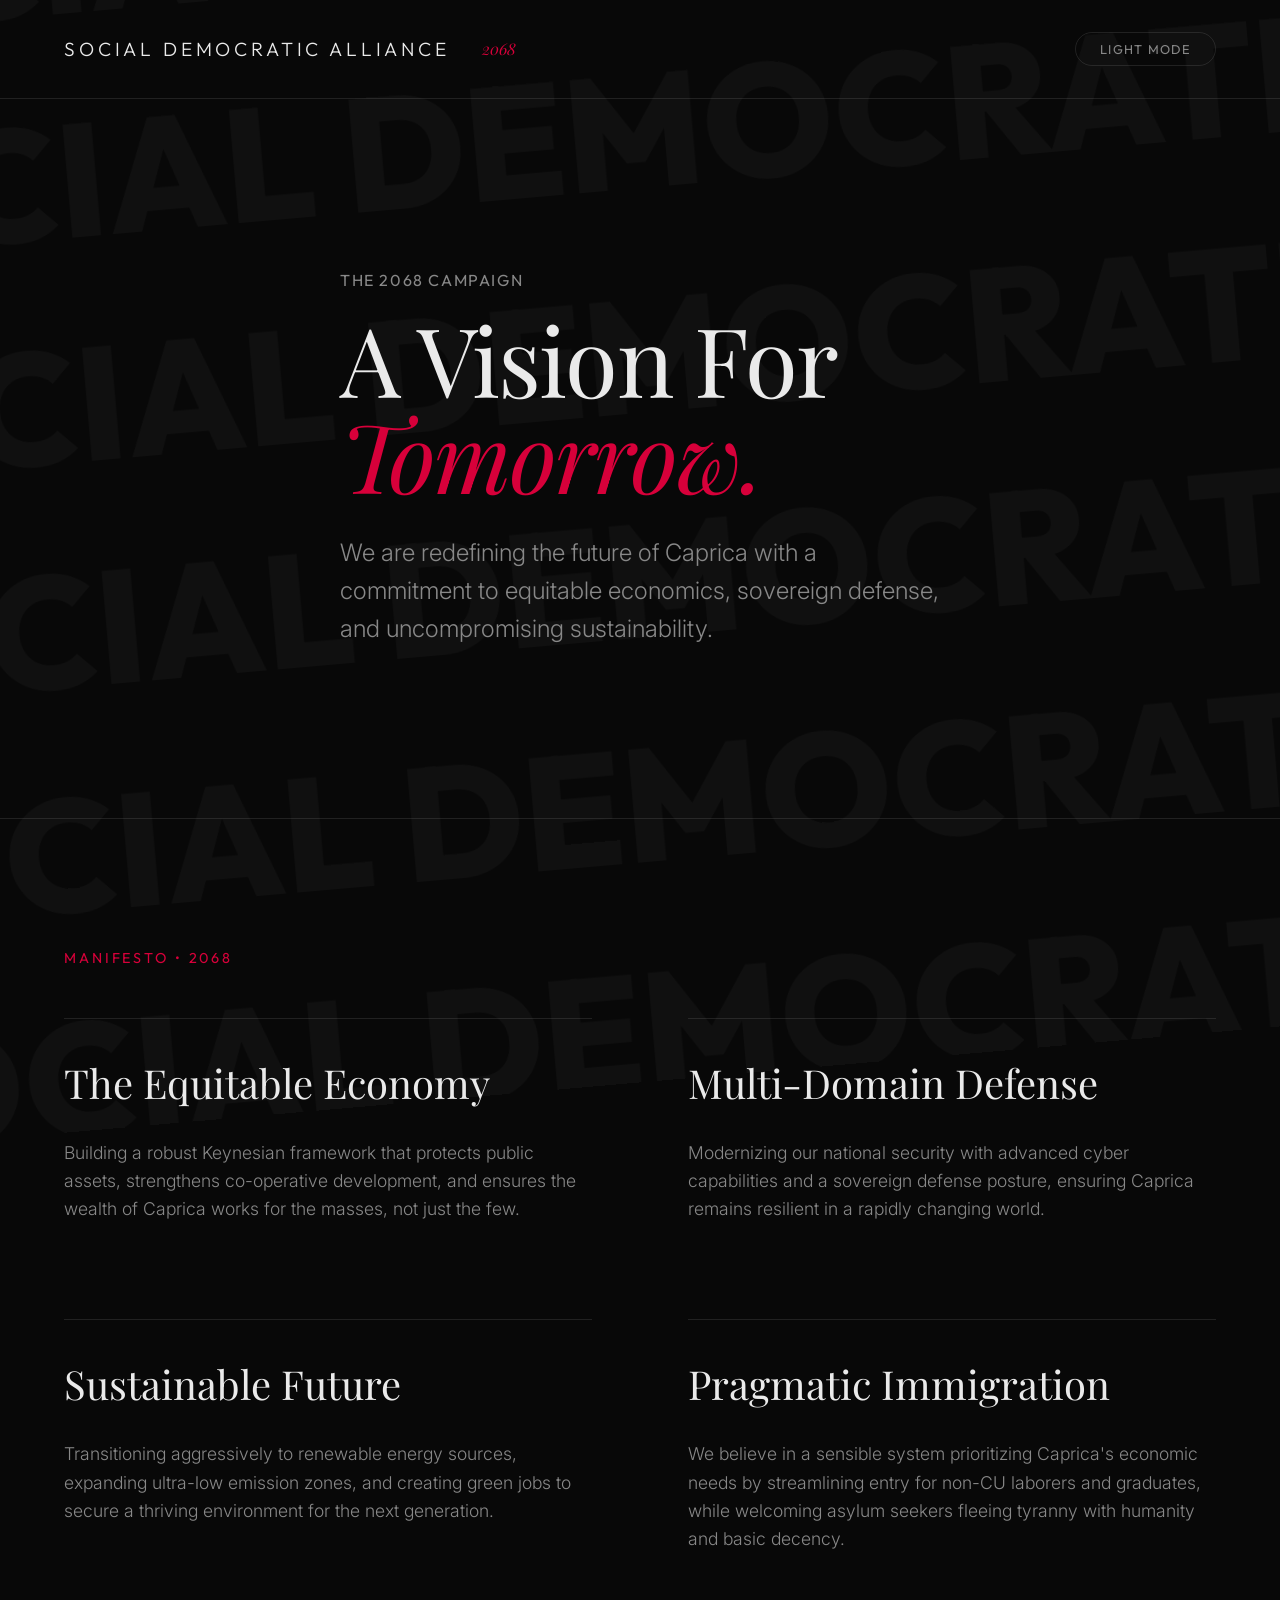
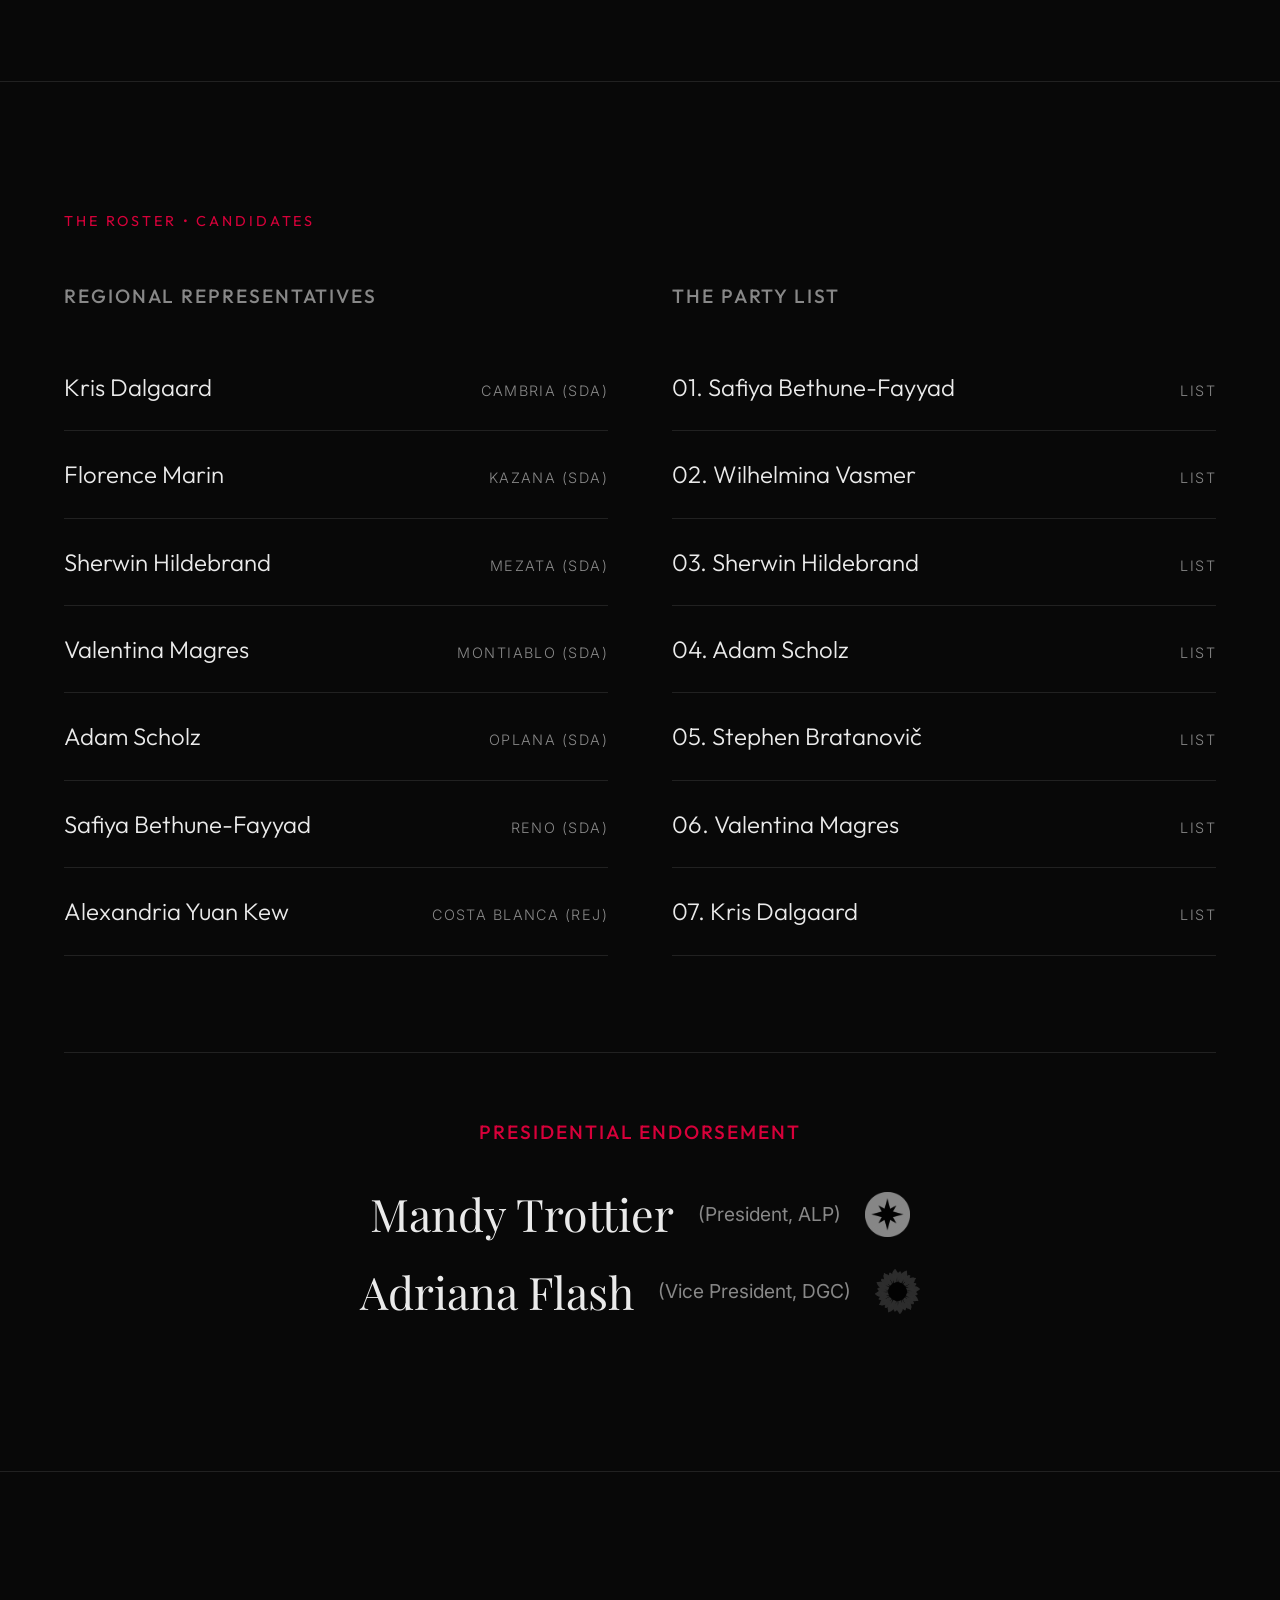
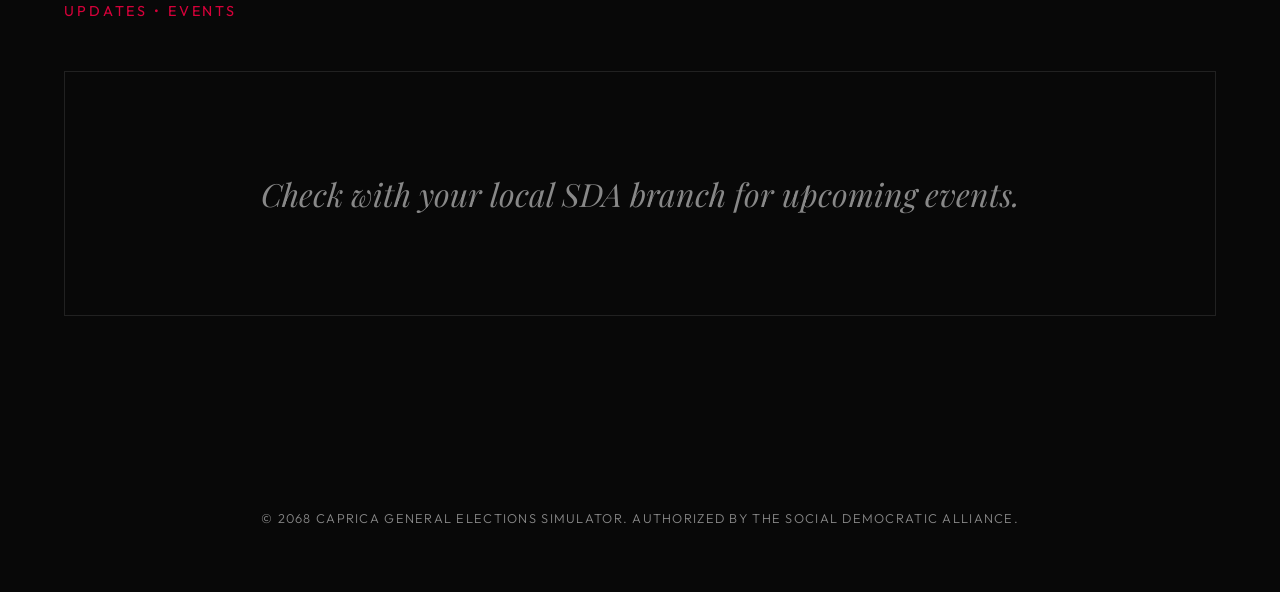
==== commit 26ec745c: "ooughh" ====
--- a/index.html
+++ b/index.html
@@ -5,7 +5,7 @@
     <meta name="viewport" content="width=device-width, initial-scale=1.0">
     <title>SDA | 2068 Caprica Elections</title>
     <meta name="description" content="The official campaign website for the Social Democratic Alliance for the 2068 General Elections of Caprica.">
-    <link rel="stylesheet" href="css/style.css?v=2068-mag-v2">
+    <link rel="stylesheet" href="css/style.css?v=2068-mag-v4">
 </head>
 <body>
 
@@ -88,18 +88,18 @@
                         <li>06. Valentina Magres <span>List</span></li>
                         <li>07. Kris Dalgaard <span>List</span></li>
                     </ul>
+                </div>
+            </div>
 
-                    <div style="margin-top: 4rem; padding-top: 3rem; border-top: 1px solid var(--line-color);">
-                        <h3 style="font-family: var(--font-display); font-weight: 500; font-size: 1.2rem; margin-bottom: 1.5rem; color: var(--sda-red); text-transform: uppercase; letter-spacing: 0.1em;">Presidential Endorsement</h3>
-                        <div class="endorsement-item endorsement-alp">
-                            Mandy Trottier <span>(President, ALP)</span>
-                            <img src="assets/ALiconnew.png" alt="ALP Logo">
-                        </div>
-                        <div class="endorsement-item endorsement-dgc">
-                            Adriana Flash <span>(Vice President, DGC)</span>
-                            <img src="assets/Greenelectionsymbol.png" alt="DGC Logo">
-                        </div>
-                    </div>
+            <div style="margin-top: 6rem; padding-top: 4rem; border-top: 1px solid var(--line-color); text-align: center;">
+                <h3 style="font-family: var(--font-display); font-weight: 500; font-size: 1.2rem; margin-bottom: 2.5rem; color: var(--sda-red); text-transform: uppercase; letter-spacing: 0.1em;">Presidential Endorsement</h3>
+                <div class="endorsement-item endorsement-alp">
+                    Mandy Trottier <span>(President, ALP)</span>
+                    <img src="assets/ALiconnew.png" alt="ALP Logo">
+                </div>
+                <div class="endorsement-item endorsement-dgc">
+                    Adriana Flash <span>(Vice President, DGC)</span>
+                    <img src="assets/Greenelectionsymbol.png" alt="DGC Logo">
                 </div>
             </div>
 
@@ -110,7 +110,7 @@
         <div class="container">
             <span class="section-label">Updates &bull; Events</span>
             <div style="padding: 6rem 0; text-align: center; border: 1px solid var(--line-color);">
-                <p style="font-family: var(--font-serif); font-size: 2rem; color: var(--text-muted); font-style: italic;">Further announcements pending.</p>
+                <p style="font-family: var(--font-serif); font-size: 2rem; color: var(--text-muted); font-style: italic;">Check with your local SDA branch for upcoming events.</p>
             </div>
         </div>
     </section>
@@ -119,6 +119,6 @@
         &copy; 2068 Caprica General Elections Simulator. Authorized by the Social Democratic Alliance.
     </footer>
 
-    <script src="js/main.js"></script>
+    <script src="js/main.js?v=2068-v2"></script>
 </body>
 </html>
--- a/css/style.css
+++ b/css/style.css
@@ -274,26 +274,27 @@
 /* --- Endorsements --- */
 .endorsement-item {
   font-family: var(--font-serif);
-  font-size: 1.8rem;
-  margin-bottom: 1rem;
+  font-size: 2.8rem;
+  margin-bottom: 1.5rem;
   line-height: 1.2;
   display: flex;
   align-items: center;
-  gap: 1rem;
+  justify-content: center;
+  gap: 1.5rem;
   transition: color 0.3s ease;
   cursor: default;
 }
 
 .endorsement-item span {
   font-family: var(--font-body);
-  font-size: 1rem;
+  font-size: 1.2rem;
   color: var(--text-muted);
   vertical-align: middle;
   transition: color 0.3s ease;
 }
 
 .endorsement-item img {
-  height: 30px;
+  height: 45px;
   filter: grayscale(100%) invert(var(--logo-invert));
   opacity: 0.7;
   transition: filter 0.3s ease, opacity 0.3s ease;
